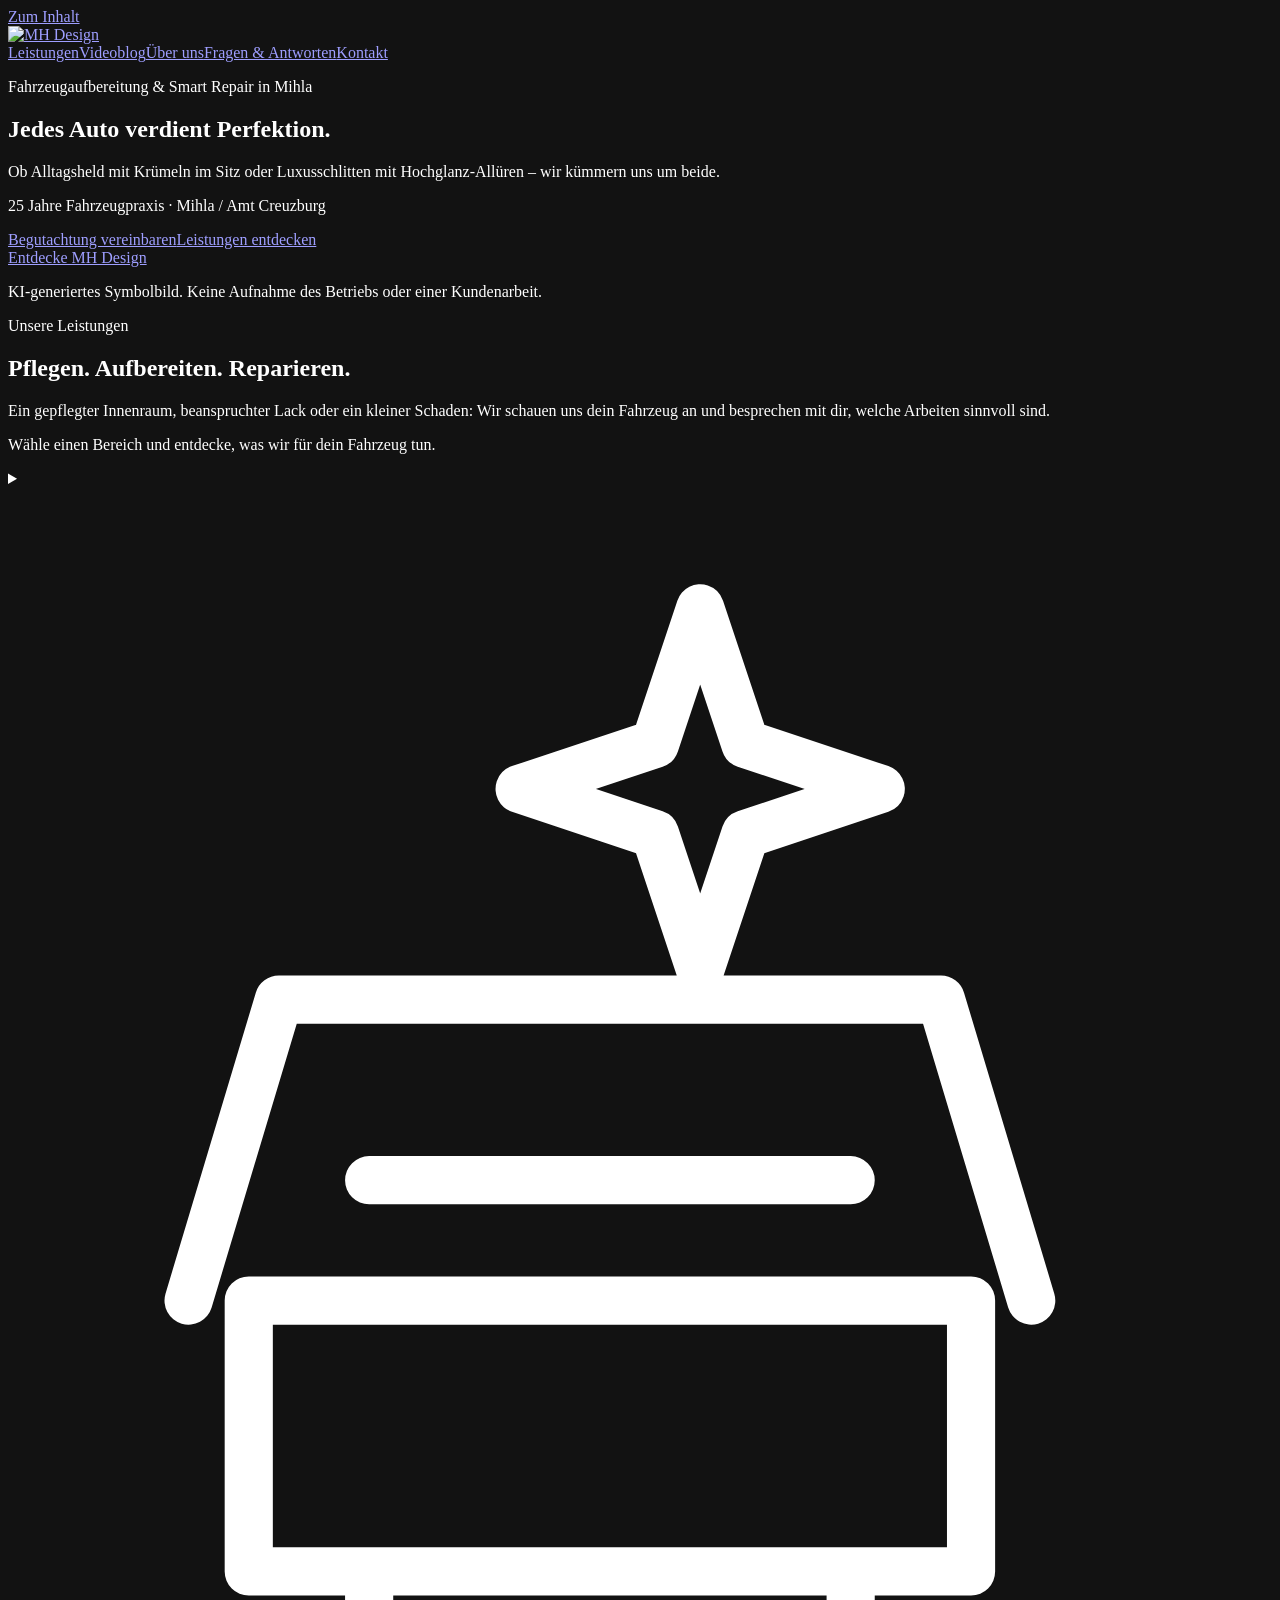
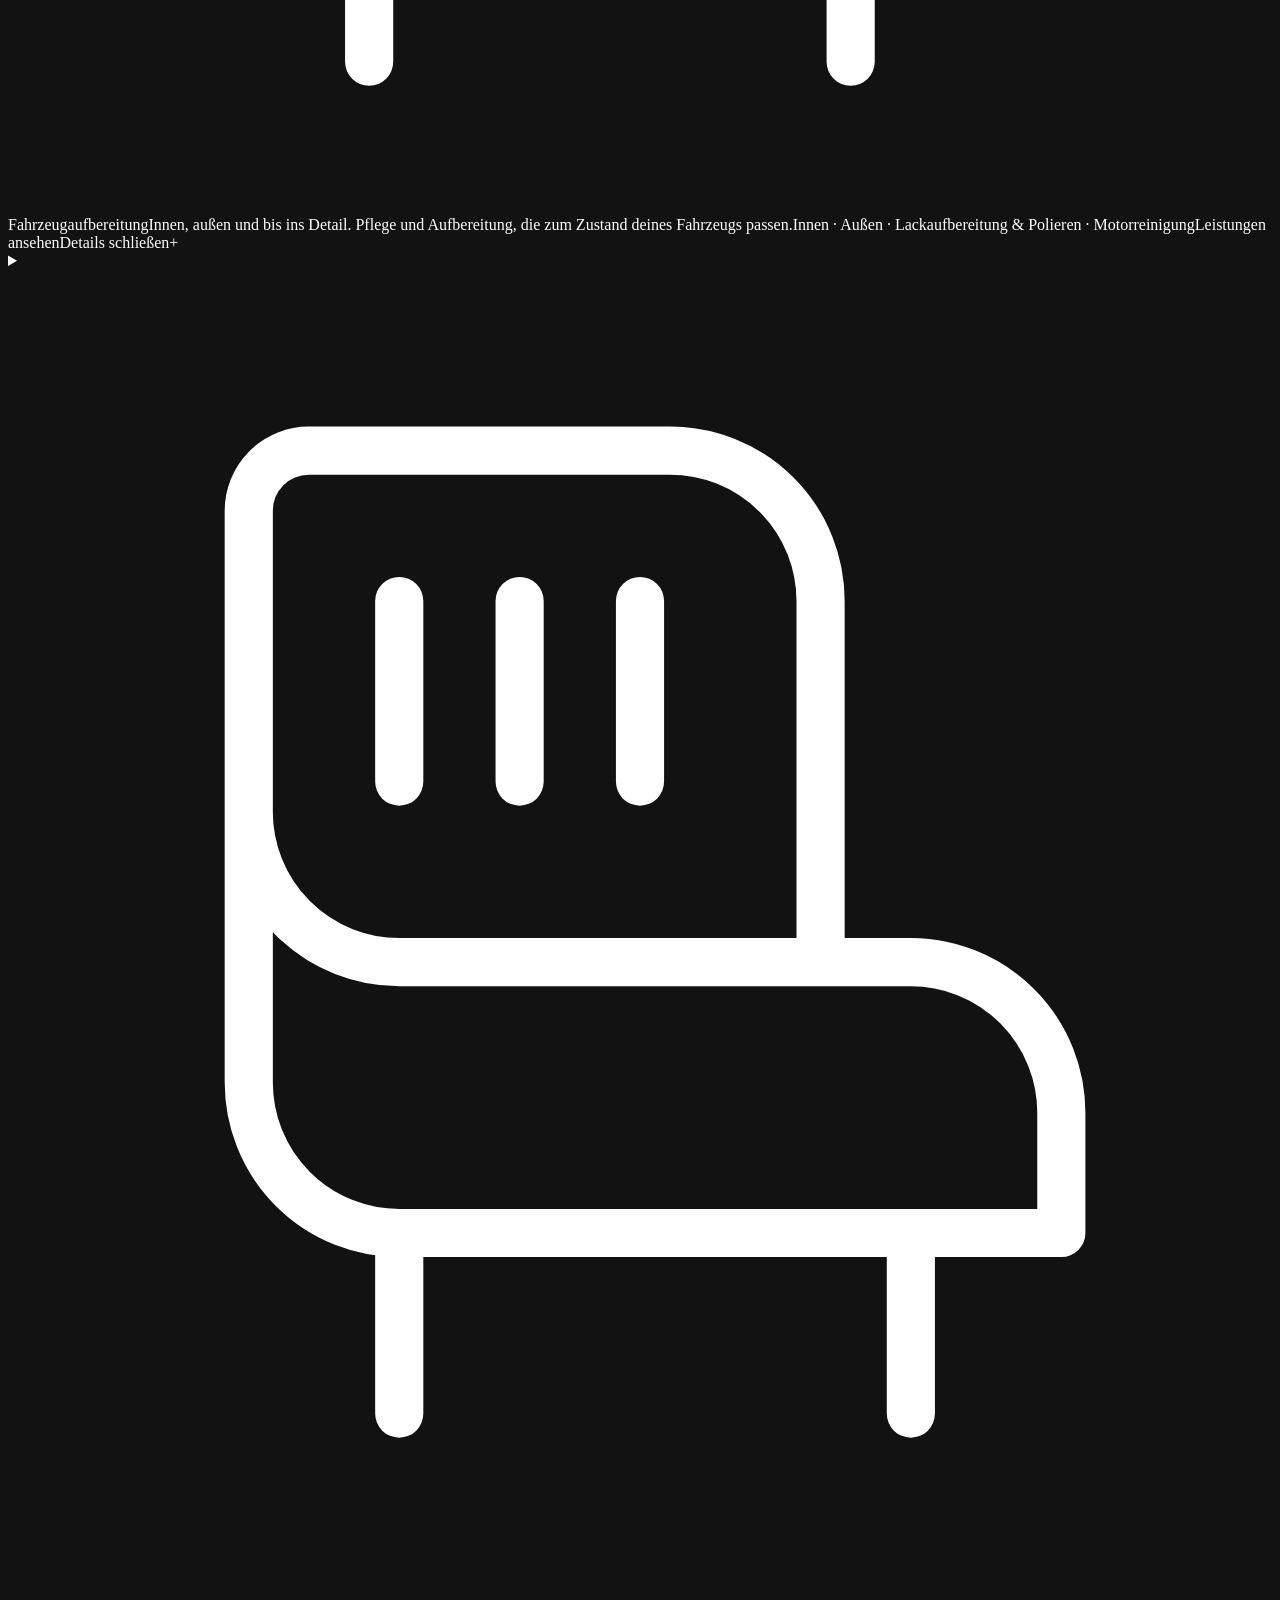
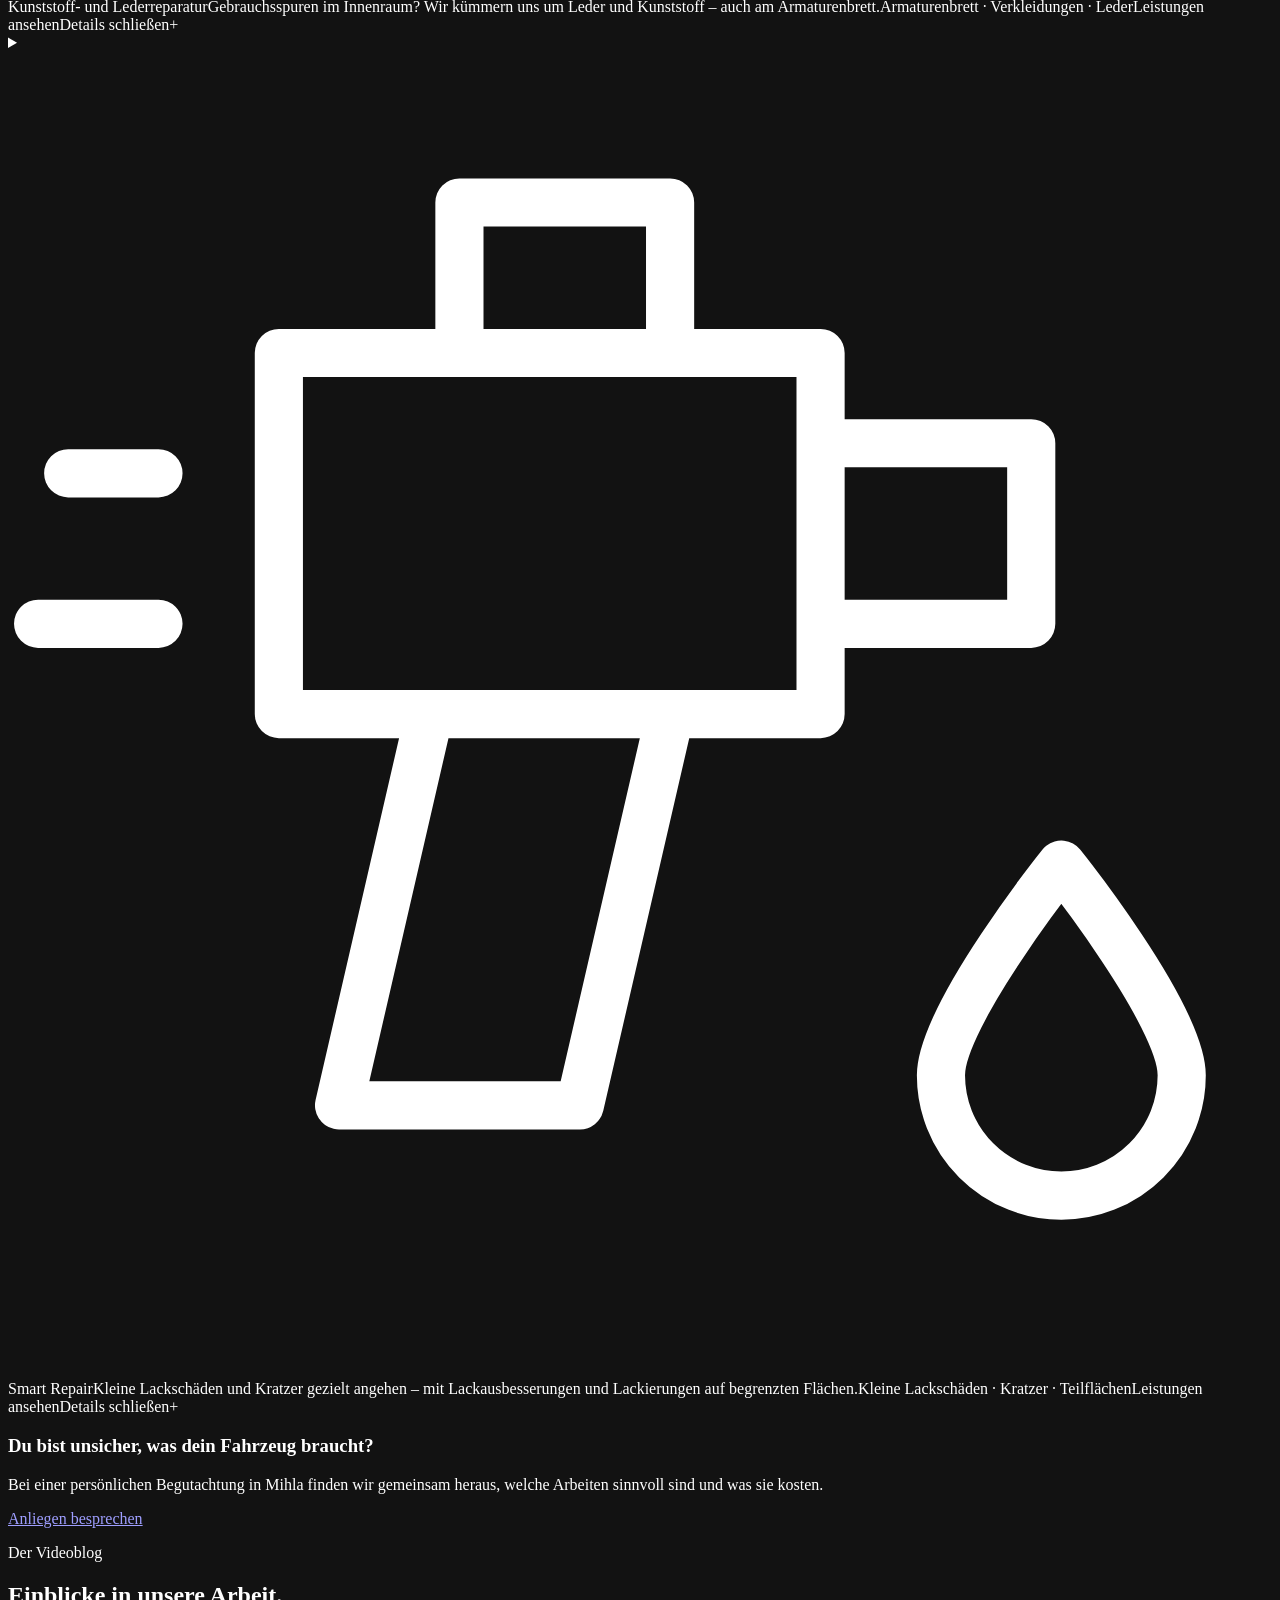
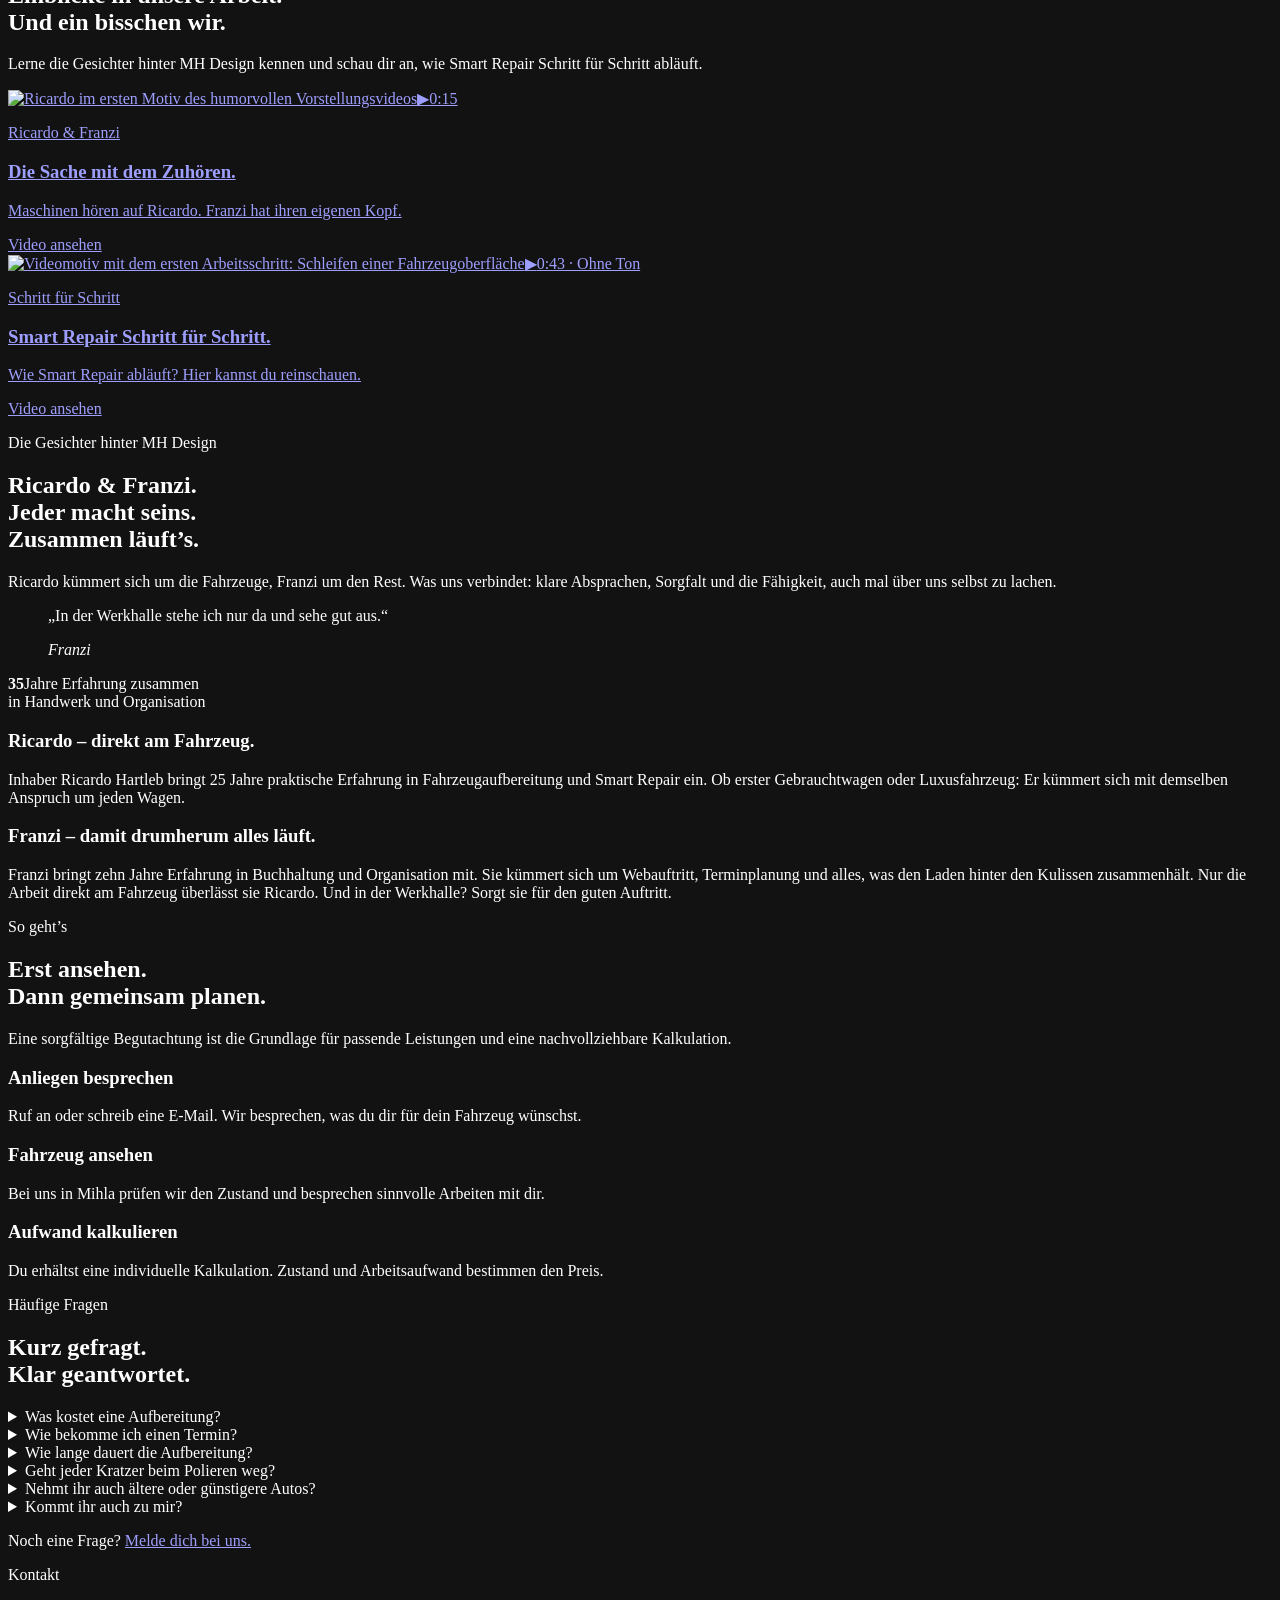
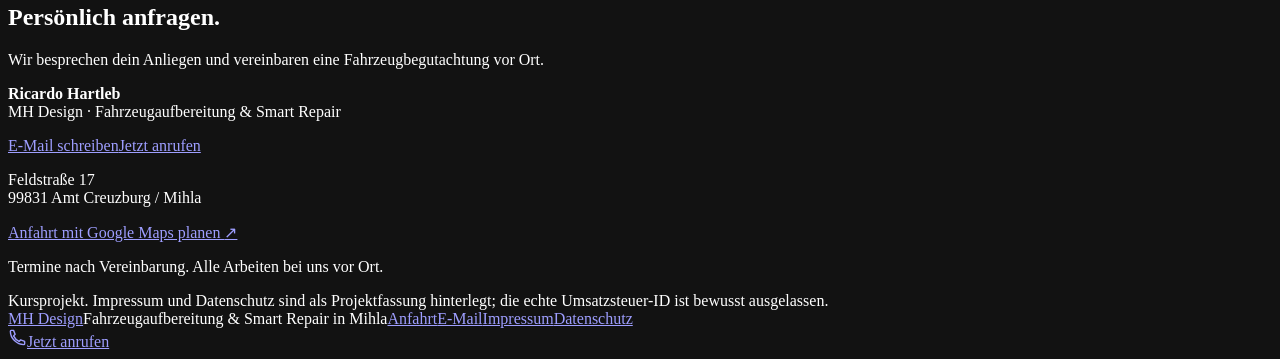
==== index.html @ ae0109e6 "Adresse auf mh-design-smartrepair.github.io umstellen Co-Authored-By: Claude Opus 5.5 <noreply@anthr" ====
<!doctype html>
<html lang="de"><head><meta charset="utf-8"><meta name="viewport" content="width=device-width, initial-scale=1"><meta name="theme-color" content="#101010"><meta name="description" content="MH Design in Mihla: Fahrzeugaufbereitung, Kunststoff- und Lederreparaturen sowie Smart Repair für kleine Lackschäden. 25 Jahre Fahrzeugpraxis. Individuelle Begutachtung vor Ort."><meta name="robots" content="noindex,nofollow"><title>MH Design | Fahrzeugaufbereitung & Smart Repair in Mihla</title><link rel="icon" href="assets/favicon.svg" type="image/svg+xml"><link rel="preload" as="image" href="assets/hero-natuerlich.webp"><meta name="color-scheme" content="dark"><link rel="stylesheet" href="styles.css?v=hero-natural-1"><link rel="stylesheet" href="service-cards.css"><link rel="stylesheet" href="motion.css?v=hero-motion-2"><script src="motion.js?v=hero-motion-2" defer></script><script src="site.js" defer></script>
<link rel="canonical" href="https://mh-design-smartrepair.github.io/">
<meta property="og:type" content="website">
<meta property="og:locale" content="de_DE">
<meta property="og:site_name" content="MH Design">
<meta property="og:title" content="MH Design | Fahrzeugaufbereitung &amp; Smart Repair in Mihla">
<meta property="og:description" content="MH Design in Mihla: Fahrzeugaufbereitung, Kunststoff- und Lederreparaturen sowie Smart Repair für kleine Lackschäden. 25 Jahre Fahrzeugpraxis. Individuelle Begutachtung vor Ort.">
<meta property="og:url" content="https://mh-design-smartrepair.github.io/">
<meta property="og:image" content="https://mh-design-smartrepair.github.io/assets/video-aufbereitung-poster.webp">
<meta property="og:image:alt" content="MH Design: Schleifen einer Fahrzeugoberfläche">
<meta name="twitter:card" content="summary_large_image">
<script type="application/ld+json">
{
  "@context": "https://schema.org",
  "@type": "AutoRepair",
  "@id": "https://mh-design-smartrepair.github.io/#betrieb",
  "name": "MH Design",
  "url": "https://mh-design-smartrepair.github.io/",
  "description": "MH Design in Mihla: Fahrzeugaufbereitung, Kunststoff- und Lederreparaturen sowie Smart Repair für kleine Lackschäden. 25 Jahre Fahrzeugpraxis. Individuelle Begutachtung vor Ort.",
  "telephone": "+491735888050",
  "email": "mhdesign.smartrepair@gmail.com",
  "address": {
    "@type": "PostalAddress",
    "streetAddress": "Feldstraße 17",
    "postalCode": "99831",
    "addressLocality": "Amt Creuzburg / Mihla",
    "addressCountry": "DE"
  },
  "areaServed": [
    "Mihla",
    "Amt Creuzburg und Umgebung"
  ]
}
</script>
</head>
<body><div class="scroll-progress" aria-hidden="true"></div><a class="skip" href="#inhalt">Zum Inhalt</a><header class="nav"><a class="brand" href="#start" aria-label="MH Design Startseite"><img src="assets/logo-header.svg" width="2171" height="724" alt="MH Design"></a><nav aria-label="Hauptnavigation"><a href="#leistungen">Leistungen</a><a href="#videoblog">Videoblog</a><a href="#ueber-uns">Über uns</a><a href="#faq">Fragen & Antworten</a><a href="#kontakt">Kontakt</a></nav></header>
<main id="inhalt"><section class="hero" id="start" aria-label="MH Design Fahrzeugaufbereitung und Smart Repair"><div class="shade"></div><div class="hero-content"><p class="eyebrow">Fahrzeugaufbereitung & Smart Repair in Mihla</p><h1>Jedes Auto verdient Perfektion.</h1><p class="intro">Ob Alltagsheld mit Krümeln im Sitz oder Luxusschlitten mit Hochglanz-Allüren – wir kümmern uns um beide.</p><p class="hero-location">25 Jahre Fahrzeugpraxis · Mihla / Amt Creuzburg</p><div class="hero-actions"><a class="cta" href="#kontakt">Begutachtung vereinbaren</a><a class="secondary" href="#leistungen">Leistungen entdecken</a></div></div><a class="hero-progress" href="#leistungen"><span class="hero-progress-track" aria-hidden="true"></span>Entdecke MH Design</a><button class="motion-toggle" type="button" aria-pressed="false" hidden>Bewegung pausieren</button><p class="image-note">KI-generiertes Symbolbild. Keine Aufnahme des Betriebs oder einer Kundenarbeit.</p></section>
<section id="leistungen" class="section services" aria-labelledby="services-title">
<p class="eyebrow">Unsere Leistungen</p><h2 id="services-title">Pflegen. Aufbereiten. Reparieren.</h2>
<p class="section-intro">Ein gepflegter Innenraum, beanspruchter Lack oder ein kleiner Schaden: Wir schauen uns dein Fahrzeug an und besprechen mit dir, welche Arbeiten sinnvoll sind.</p>
<p class="service-instruction">Wähle einen Bereich und entdecke, was wir für dein Fahrzeug tun.</p><div class="service-deck">
<details class="service-tile" id="aufbereitung"><summary><svg class="service-icon" viewBox="0 0 42 44" aria-hidden="true" fill="none" stroke="currentColor" stroke-width="1.6" stroke-linecap="round" stroke-linejoin="round"><path d="m6 27 3-10h22l3 10M8 27h24v9H8zM12 36v3m16-3v3M12 23h16M23 4l1.5 4.5L29 10l-4.5 1.5L23 16l-1.5-4.5L17 10l4.5-1.5z"/></svg><span class="tile-title" role="heading" aria-level="3">Fahrzeugaufbereitung</span><span class="tile-intro">Innen, außen und bis ins Detail. Pflege und Aufbereitung, die zum Zustand deines Fahrzeugs passen.</span><span class="tile-topics">Innen · Außen · Lackaufbereitung &amp; Polieren · Motorreinigung</span><span class="tile-action"><span class="label-closed">Leistungen ansehen</span><span class="label-open">Details schließen</span><span class="tile-plus" aria-hidden="true">+</span></span></summary><div class="tile-details">
<div><h4>Innenaufbereitung</h4><p>Reinigung und Pflege der Oberflächen im Innenraum, abgestimmt auf Material und Zustand. Besonders beanspruchte Stellen sehen wir uns gemeinsam an.</p></div>
<div><h4>Außenaufbereitung</h4><p>Sorgfältige Reinigung und Pflege der Außenflächen. Was dein Fahrzeug darüber hinaus braucht, klären wir bei der Begutachtung.</p></div>
<div><h4>Lackaufbereitung & Polieren</h4><p>Für mehr Glanz und ein gleichmäßigeres Oberflächenbild. Welche Spuren sich durch Polieren verbessern lassen, hängt von ihrer Tiefe und vom Lackzustand ab.</p></div>
<div><h4>Motorreinigung</h4><p>Reinigung des Motorraums nach individueller Prüfung. Methode und Umfang stimmen wir auf dein Fahrzeug ab.</p></div><a class="tile-contact" href="#kontakt">Dazu beraten lassen</a></div></details>
<details class="service-tile" id="leder-kunststoff"><summary><svg class="service-icon" viewBox="0 0 42 44" aria-hidden="true" fill="none" stroke="currentColor" stroke-width="1.6" stroke-linecap="round" stroke-linejoin="round"><path d="M10 6h12a5 5 0 0 1 5 5v12H13a5 5 0 0 1-5-5V8a2 2 0 0 1 2-2zM13 23h17a5 5 0 0 1 5 5v4H13a5 5 0 0 1-5-5v-9M13 32v6m17-6v6M13 11v6m4-6v6m4-6v6"/></svg><span class="tile-title" role="heading" aria-level="3">Kunststoff- und Lederreparatur</span><span class="tile-intro">Gebrauchsspuren im Innenraum? Wir kümmern uns um Leder und Kunststoff – auch am Armaturenbrett.</span><span class="tile-topics">Armaturenbrett · Verkleidungen · Leder</span><span class="tile-action"><span class="label-closed">Leistungen ansehen</span><span class="label-open">Details schließen</span><span class="tile-plus" aria-hidden="true">+</span></span></summary><div class="tile-details"><div><h4>Lederreparatur</h4><p>Pflege und Instandsetzung beanspruchter Lederoberflächen. Wir schauen uns Material und Gebrauchsspuren an und besprechen, welche Aufbereitung oder Reparatur sinnvoll ist.</p></div><div><h4>Kunststoffreparatur</h4><p>Aufbereitung und gezielte Ausbesserung geeigneter Kunststoffoberflächen im Innenraum, zum Beispiel am Armaturenbrett oder an Verkleidungen. Was sich reparieren lässt, beurteilen wir anhand von Material, Stelle und Beschädigung.</p></div><a class="tile-contact" href="#kontakt">Innenraum begutachten lassen</a></div></details>
<details class="service-tile" id="smart-repair"><summary><svg class="service-icon" viewBox="0 0 42 44" aria-hidden="true" fill="none" stroke="currentColor" stroke-width="1.6" stroke-linecap="round" stroke-linejoin="round"><path d="M9 10h18v12H9zM27 13h7v6h-7M14 22l-3 13h8l3-13M5 14H2m3 5H1m14-9V5h7v5M35 27c0 0-4 5-4 7a4 4 0 0 0 8 0c0-2-4-7-4-7z"/></svg><span class="tile-title" role="heading" aria-level="3">Smart Repair</span><span class="tile-intro">Kleine Lackschäden und Kratzer gezielt angehen – mit Lackausbesserungen und Lackierungen auf begrenzten Flächen.</span><span class="tile-topics">Kleine Lackschäden · Kratzer · Teilflächen</span><span class="tile-action"><span class="label-closed">Leistungen ansehen</span><span class="label-open">Details schließen</span><span class="tile-plus" aria-hidden="true">+</span></span></summary><div class="tile-details">
<div><h4>Lackausbesserungen &amp; Kratzerreparatur</h4><p>Wir bessern geeignete kleinere Lackschäden gezielt aus. Bei Kratzern prüfen wir Tiefe und Lackzustand und besprechen, wie sich die Stelle verbessern oder reparieren lässt.</p></div>
<div><h4>Lackierung begrenzter Flächen</h4><p>Wenn eine Lackausbesserung nötig ist, bearbeiten wir den betroffenen Bereich. Umfang und Vorgehen richten sich nach dem Schaden und werden vorab mit dir abgestimmt. Volllackierungen bieten wir nicht an.</p></div>
<a class="tile-contact" href="#kontakt">Dazu beraten lassen</a></div></details>
</div><div class="service-consult"><div><h3>Du bist unsicher, was dein Fahrzeug braucht?</h3><p>Bei einer persönlichen Begutachtung in Mihla finden wir gemeinsam heraus, welche Arbeiten sinnvoll sind und was sie kosten.</p></div><a class="cta" href="#kontakt">Anliegen besprechen</a></div>
</section>
<section id="videoblog" class="section video-blog" aria-labelledby="video-title"><div class="video-heading"><p class="eyebrow">Der Videoblog</p><h2 id="video-title">Einblicke in unsere Arbeit.<br>Und ein bisschen wir.</h2><p class="section-intro">Lerne die Gesichter hinter MH Design kennen und schau dir an, wie Smart Repair Schritt für Schritt abläuft.</p></div><div class="video-grid"><a class="video-card" href="videoblog.html#video-01" aria-label="Ricardo und Franzi: 15-Sekunden-Video ansehen"><div class="video-cover"><img src="assets/video-humor-poster.webp" width="540" height="960" loading="lazy" decoding="async" alt="Ricardo im ersten Motiv des humorvollen Vorstellungsvideos"><span class="play" aria-hidden="true">▶</span><span class="video-duration">0:15</span></div><div class="video-meta"><p class="eyebrow">Ricardo & Franzi</p><h3>Die Sache mit dem Zuhören.</h3><p>Maschinen hören auf Ricardo. Franzi hat ihren eigenen Kopf.</p><span class="video-watch">Video ansehen</span></div></a><a class="video-card" href="videoblog.html#video-02" aria-label="Smart Repair Schritt für Schritt: 43-Sekunden-Video ohne Ton ansehen"><div class="video-cover"><img src="assets/video-aufbereitung-poster.webp" width="478" height="850" loading="lazy" decoding="async" alt="Videomotiv mit dem ersten Arbeitsschritt: Schleifen einer Fahrzeugoberfläche"><span class="play" aria-hidden="true">▶</span><span class="video-duration">0:43 · Ohne Ton</span></div><div class="video-meta"><p class="eyebrow">Schritt für Schritt</p><h3>Smart Repair Schritt für Schritt.</h3><p>Wie Smart Repair abläuft? Hier kannst du reinschauen.</p><span class="video-watch">Video ansehen</span></div></a></div></section>
<section id="ueber-uns" class="section about" aria-labelledby="about-title"><div><p class="eyebrow">Die Gesichter hinter MH Design</p><h2 id="about-title">Ricardo & Franzi.<br>Jeder macht seins.<br>Zusammen läuft’s.</h2><p>Ricardo kümmert sich um die Fahrzeuge, Franzi um den Rest. Was uns verbindet: klare Absprachen, Sorgfalt und die Fähigkeit, auch mal über uns selbst zu lachen.</p><blockquote class="team-quote"><p>„In der Werkhalle stehe ich nur da und sehe gut aus.“</p><cite>Franzi</cite></blockquote></div><div class="about-story"><p class="experience"><strong>35</strong><span>Jahre Erfahrung zusammen<br>in Handwerk und Organisation</span></p><div class="team-role"><h3>Ricardo – direkt am Fahrzeug.</h3><p>Inhaber Ricardo Hartleb bringt 25 Jahre praktische Erfahrung in Fahrzeugaufbereitung und Smart Repair ein. Ob erster Gebrauchtwagen oder Luxusfahrzeug: Er kümmert sich mit demselben Anspruch um jeden Wagen.</p></div><div class="team-role"><h3>Franzi – damit drumherum alles läuft.</h3><p>Franzi bringt zehn Jahre Erfahrung in Buchhaltung und Organisation mit. Sie kümmert sich um Webauftritt, Terminplanung und alles, was den Laden hinter den Kulissen zusammenhält. Nur die Arbeit direkt am Fahrzeug überlässt sie Ricardo. Und in der Werkhalle? Sorgt sie für den guten Auftritt.</p></div></div></section>
<section class="section" id="ablauf"><p class="eyebrow">So geht’s</p><h2>Erst ansehen.<br>Dann gemeinsam planen.</h2><p class="section-intro">Eine sorgfältige Begutachtung ist die Grundlage für passende Leistungen und eine nachvollziehbare Kalkulation.</p><div class="steps"><article class="step"><h3>Anliegen besprechen</h3><p>Ruf an oder schreib eine E-Mail. Wir besprechen, was du dir für dein Fahrzeug wünschst.</p></article><article class="step"><h3>Fahrzeug ansehen</h3><p>Bei uns in Mihla prüfen wir den Zustand und besprechen sinnvolle Arbeiten mit dir.</p></article><article class="step"><h3>Aufwand kalkulieren</h3><p>Du erhältst eine individuelle Kalkulation. Zustand und Arbeitsaufwand bestimmen den Preis.</p></article></div></section><section class="section faq" id="faq" aria-labelledby="faq-title"><p class="eyebrow">Häufige Fragen</p><h2 id="faq-title">Kurz gefragt.<br>Klar geantwortet.</h2><details><summary>Was kostet eine Aufbereitung?</summary><p>Jedes Auto bringt seine eigene Geschichte mit. Deshalb kalkulieren wir nach persönlicher Begutachtung – passend zu Zustand, Wünschen und Aufwand.</p></details><details><summary>Wie bekomme ich einen Termin?</summary><p>Ruf an oder schreib uns eine E-Mail. Wir besprechen dein Anliegen und vereinbaren eine Begutachtung bei uns in Mihla.</p></details><details><summary>Wie lange dauert die Aufbereitung?</summary><p>Etwas länger als unser 43-Sekunden-Video. Wie lange genau, hängt vom Fahrzeug und den vereinbarten Arbeiten ab. Das klären wir vorab mit dir.</p></details><details><summary>Geht jeder Kratzer beim Polieren weg?</summary><p>Vieles lässt sich verbessern, zaubern können wir nicht. Wir prüfen den Lack und erklären dir, ob Polieren, Smart Repair oder eine Lackarbeit sinnvoll ist.</p></details><details><summary>Nehmt ihr auch ältere oder günstigere Autos?</summary><p>Na klar. Vom ersten Gebrauchtwagen bis zum Luxusfahrzeug: Jedes Auto bekommt bei uns dieselbe Sorgfalt.</p></details><details><summary>Kommt ihr auch zu mir?</summary><p>Dein Auto kommt zu uns: Alle Arbeiten finden an unserem Standort in der Feldstraße 17 in Mihla statt. Einen mobilen Service bieten wir nicht an.</p></details><p class="faq-contact">Noch eine Frage? <a href="#kontakt">Melde dich bei uns.</a></p></section><section id="kontakt" class="section contact"><div><p class="eyebrow">Kontakt</p><h2>Persönlich anfragen.</h2><p>Wir besprechen dein Anliegen und vereinbaren eine Fahrzeugbegutachtung vor Ort.</p></div><div><p><strong>Ricardo Hartleb</strong><br>MH Design · Fahrzeugaufbereitung & Smart Repair</p><div class="contact-actions"><a class="cta" href="mailto:mhdesign.smartrepair@gmail.com">E-Mail schreiben</a><a class="cta contact-call" href="tel:+491735888050" aria-label="MH Design jetzt anrufen">Jetzt anrufen</a></div><p class="address">Feldstraße 17<br>99831 Amt Creuzburg / Mihla</p><a class="route-link" href="https://www.google.com/maps/dir/?api=1&amp;destination=Feldstra%C3%9Fe%2017%2C%2099831%20Amt%20Creuzburg%2C%20Mihla" target="_blank" rel="noopener noreferrer">Anfahrt mit Google Maps planen <span aria-hidden="true">↗</span></a><p class="contact-note">Termine nach Vereinbarung. Alle Arbeiten bei uns vor Ort.</p></div></section></main><aside class="draft-note">Kursprojekt. Impressum und Datenschutz sind als Projektfassung hinterlegt; die echte Umsatzsteuer-ID ist bewusst ausgelassen.</aside><footer class="footer"><a class="footer-brand" href="index.html">MH Design</a><span>Fahrzeugaufbereitung & Smart Repair in Mihla</span><a href="https://www.google.com/maps/dir/?api=1&amp;destination=Feldstra%C3%9Fe%2017%2C%2099831%20Amt%20Creuzburg%2C%20Mihla" target="_blank" rel="noopener noreferrer">Anfahrt</a><a href="mailto:mhdesign.smartrepair@gmail.com">E-Mail</a><a href="impressum.html">Impressum</a><a href="datenschutz.html">Datenschutz</a></footer><a class="quick-call" href="tel:+491735888050" aria-label="MH Design jetzt anrufen: 0173 5888050"><svg viewBox="0 0 24 24" aria-hidden="true" width="19" height="19" fill="none" stroke="currentColor" stroke-width="1.8" stroke-linecap="round" stroke-linejoin="round"><path d="M7 3H4a1 1 0 0 0-1 1c0 9 8 17 17 17a1 1 0 0 0 1-1v-3l-5-2-2 2a15 15 0 0 1-7-7l2-2z"/></svg><span>Jetzt anrufen</span></a>
</body></html>
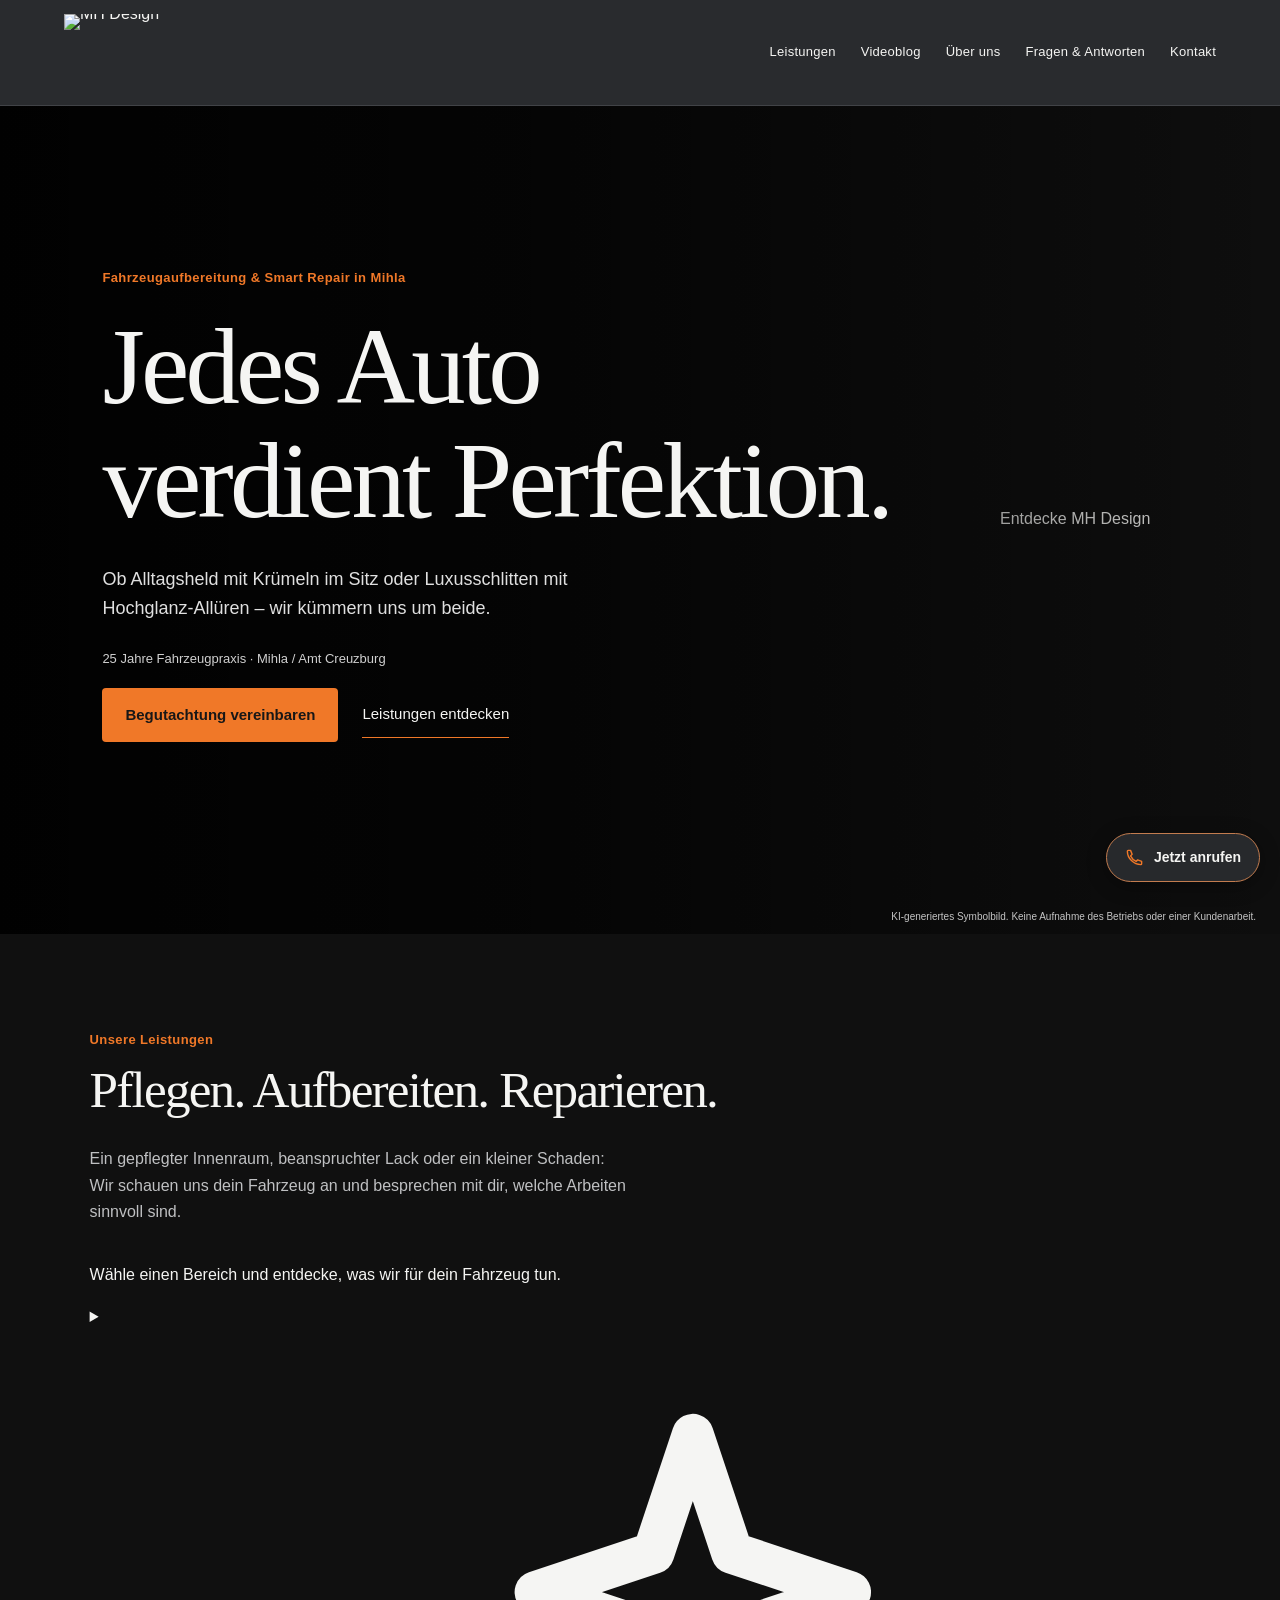
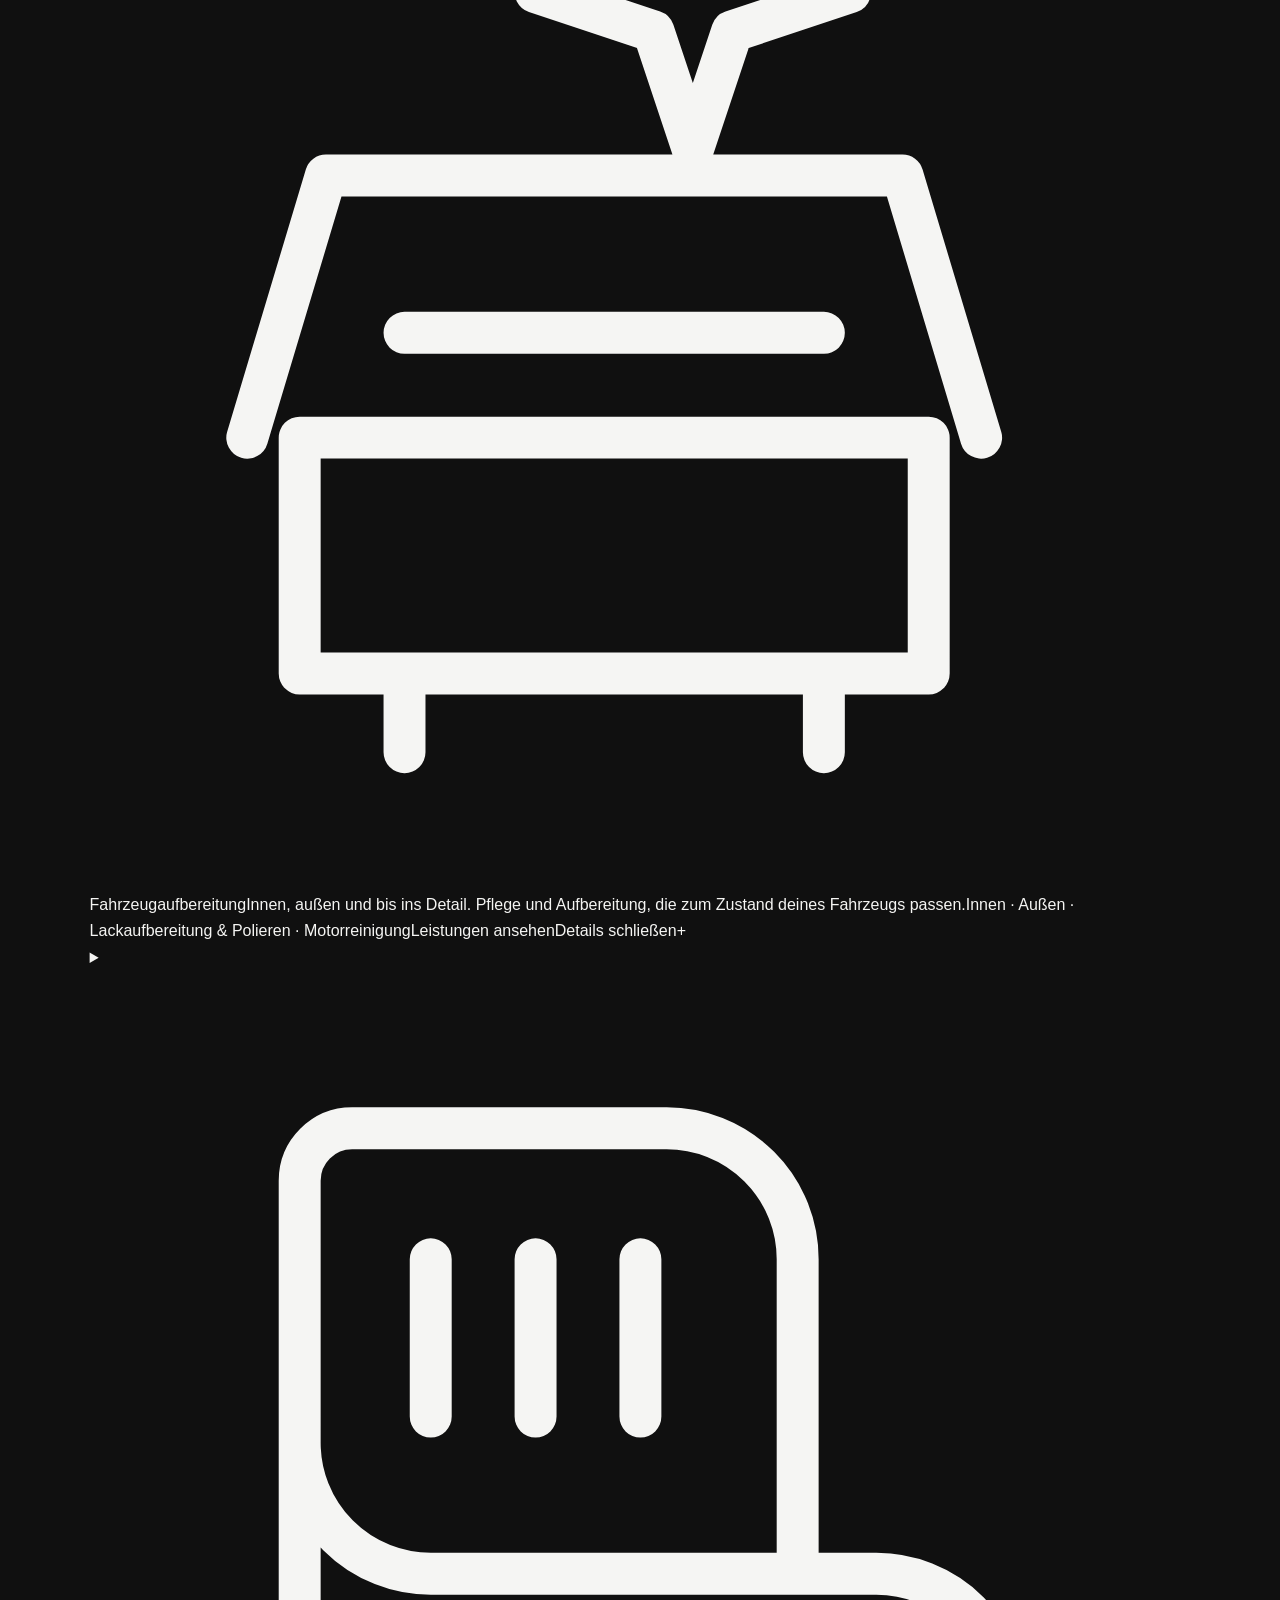
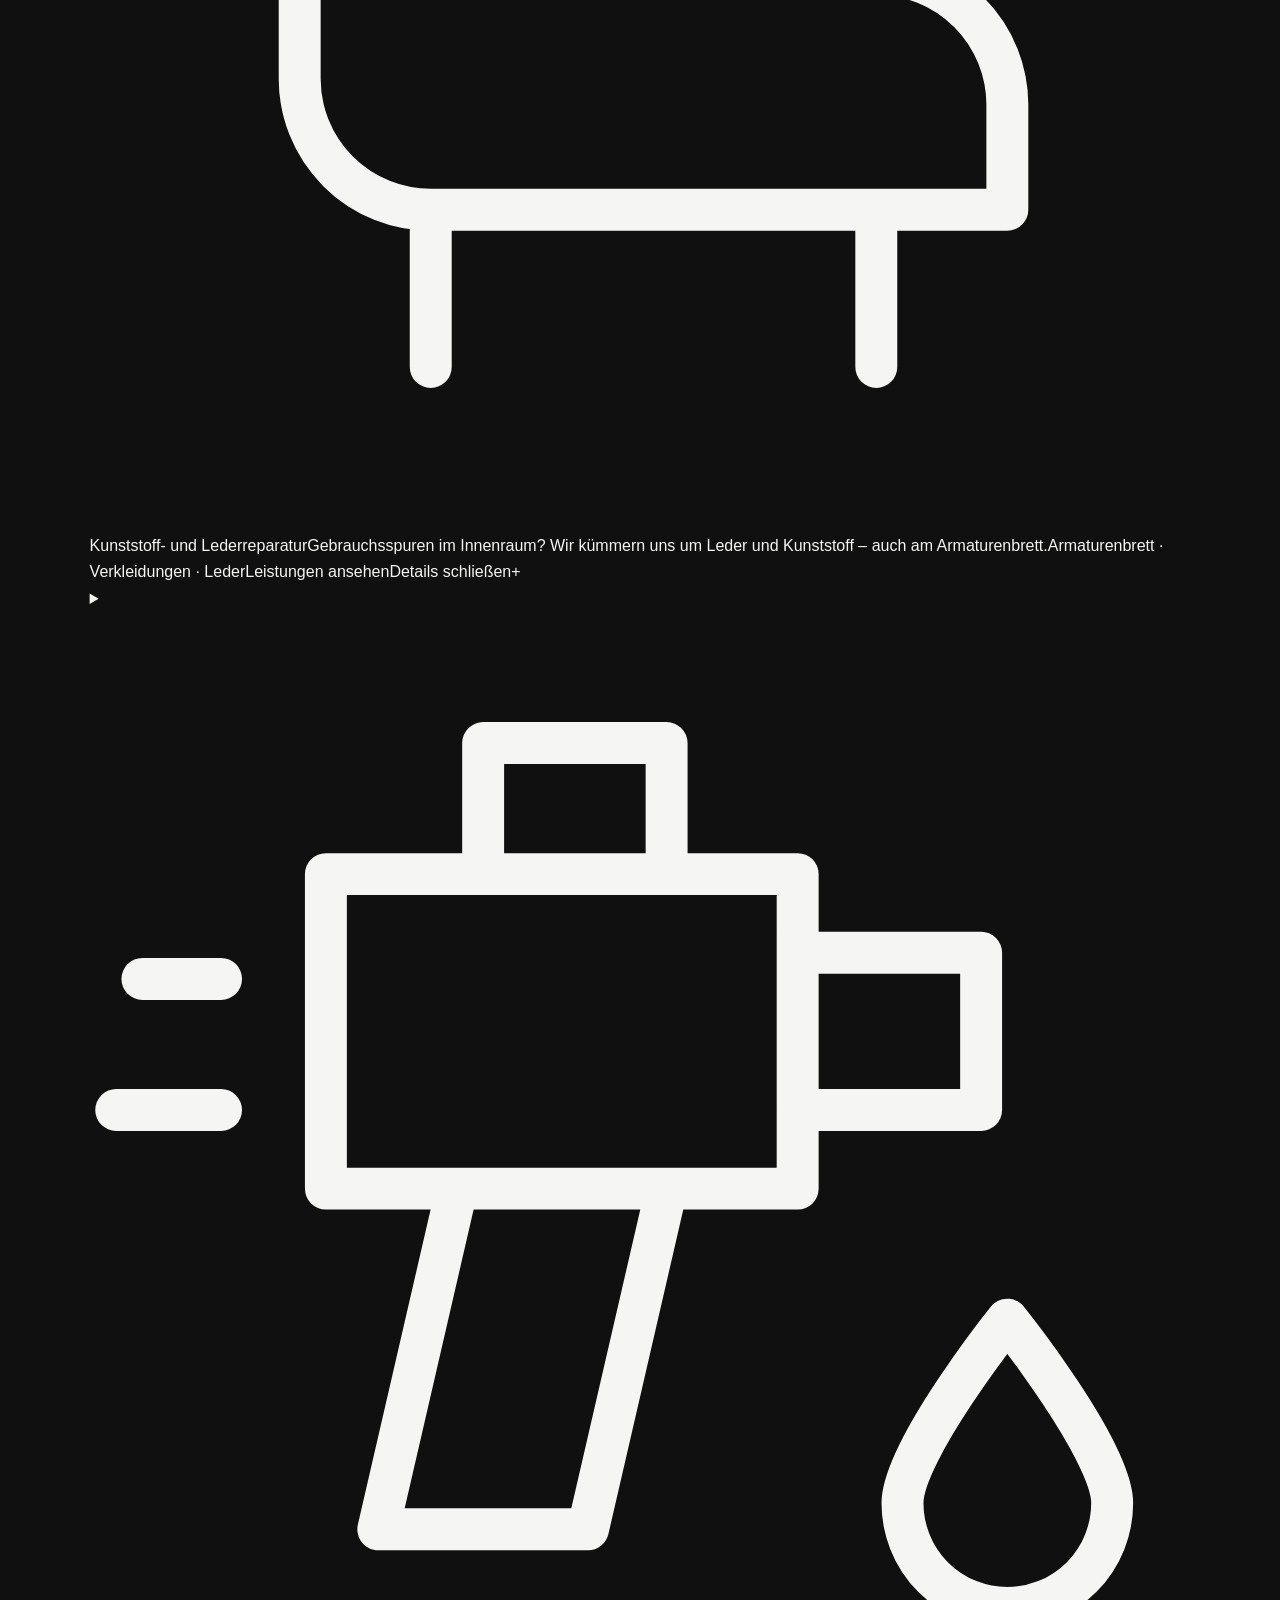
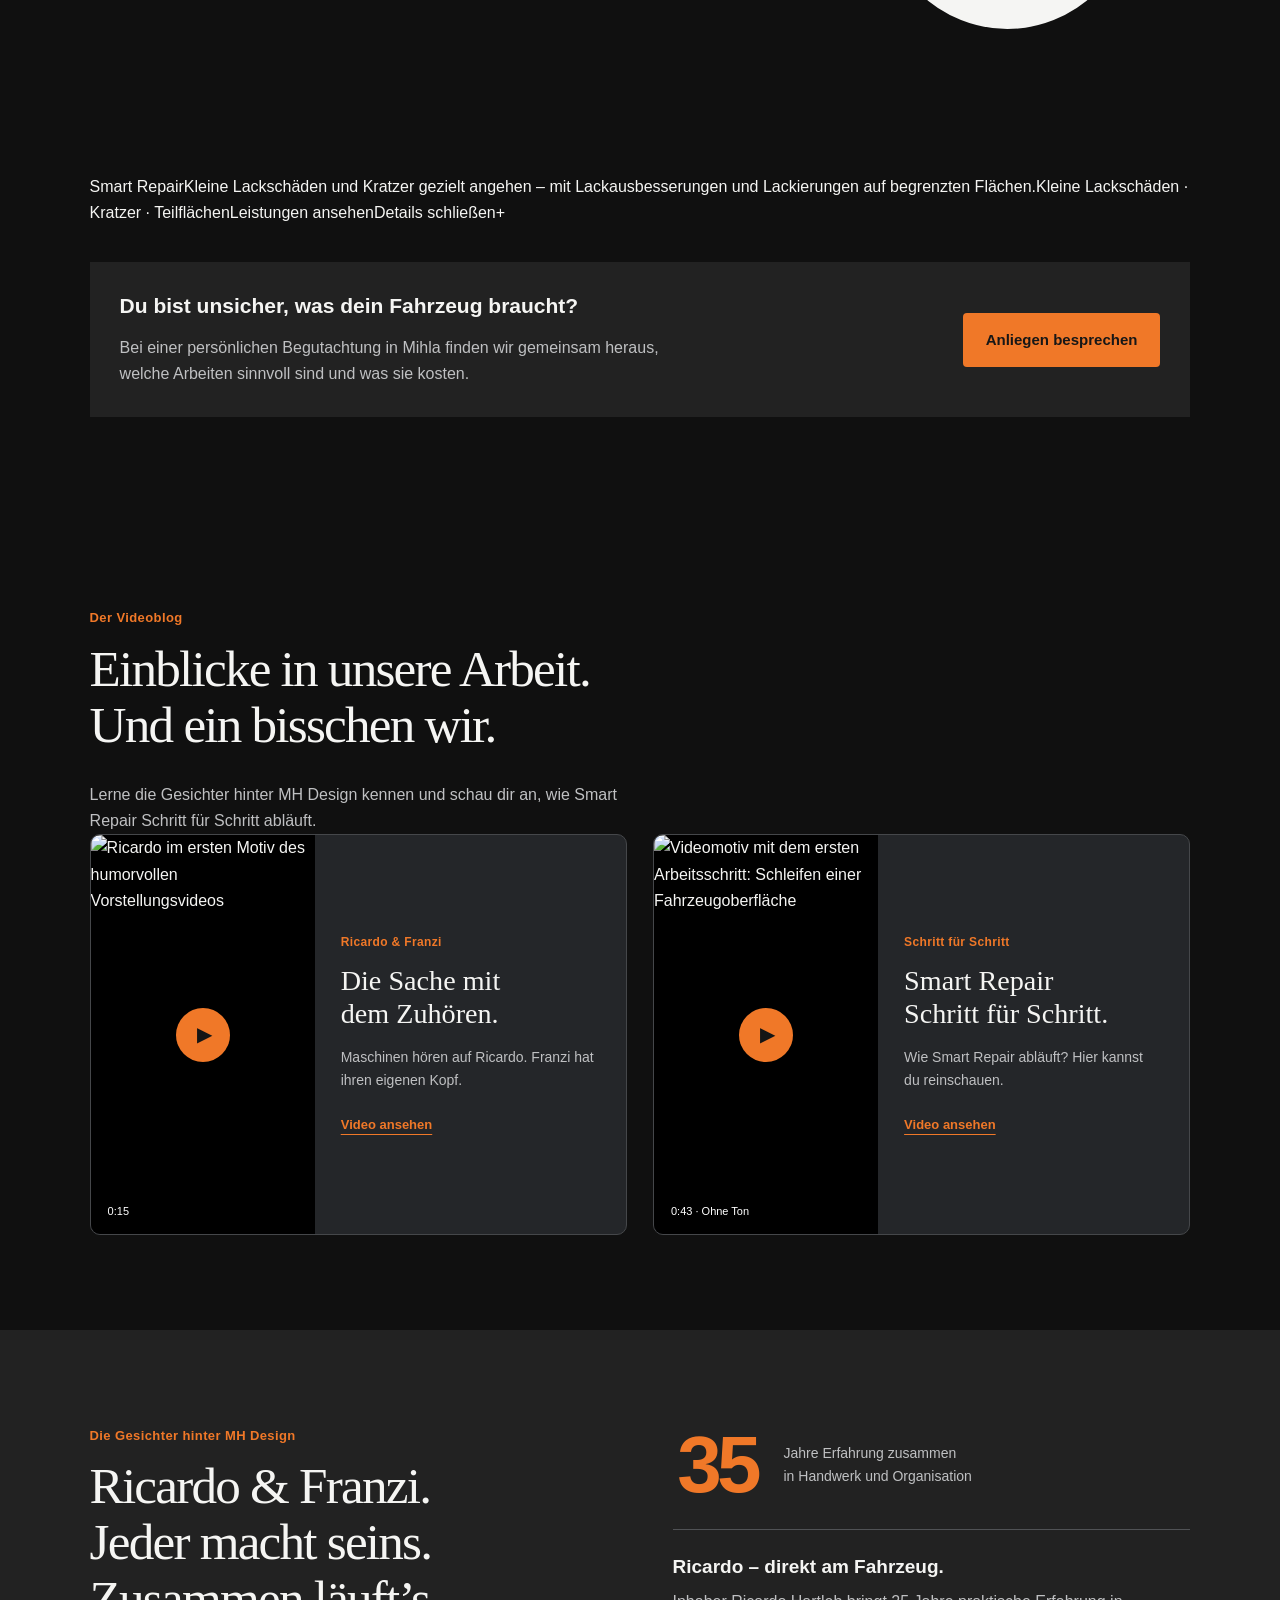
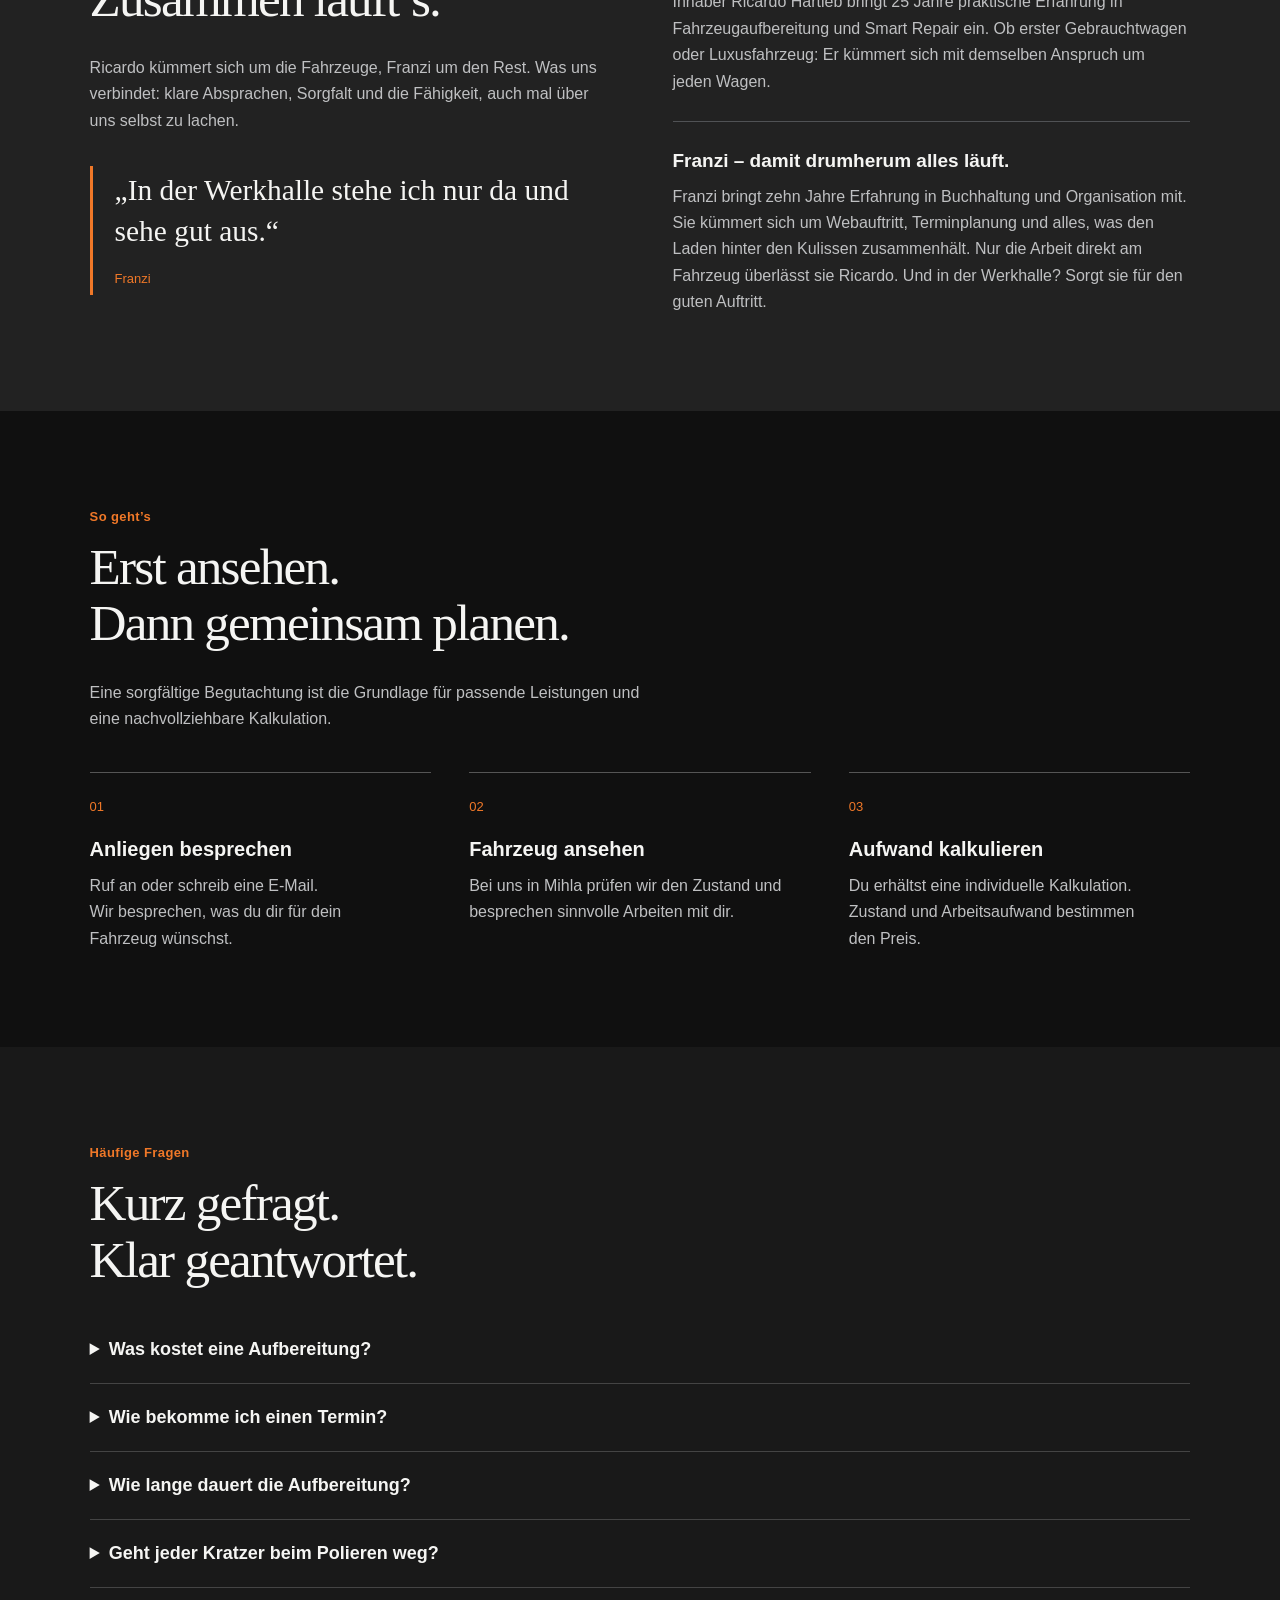
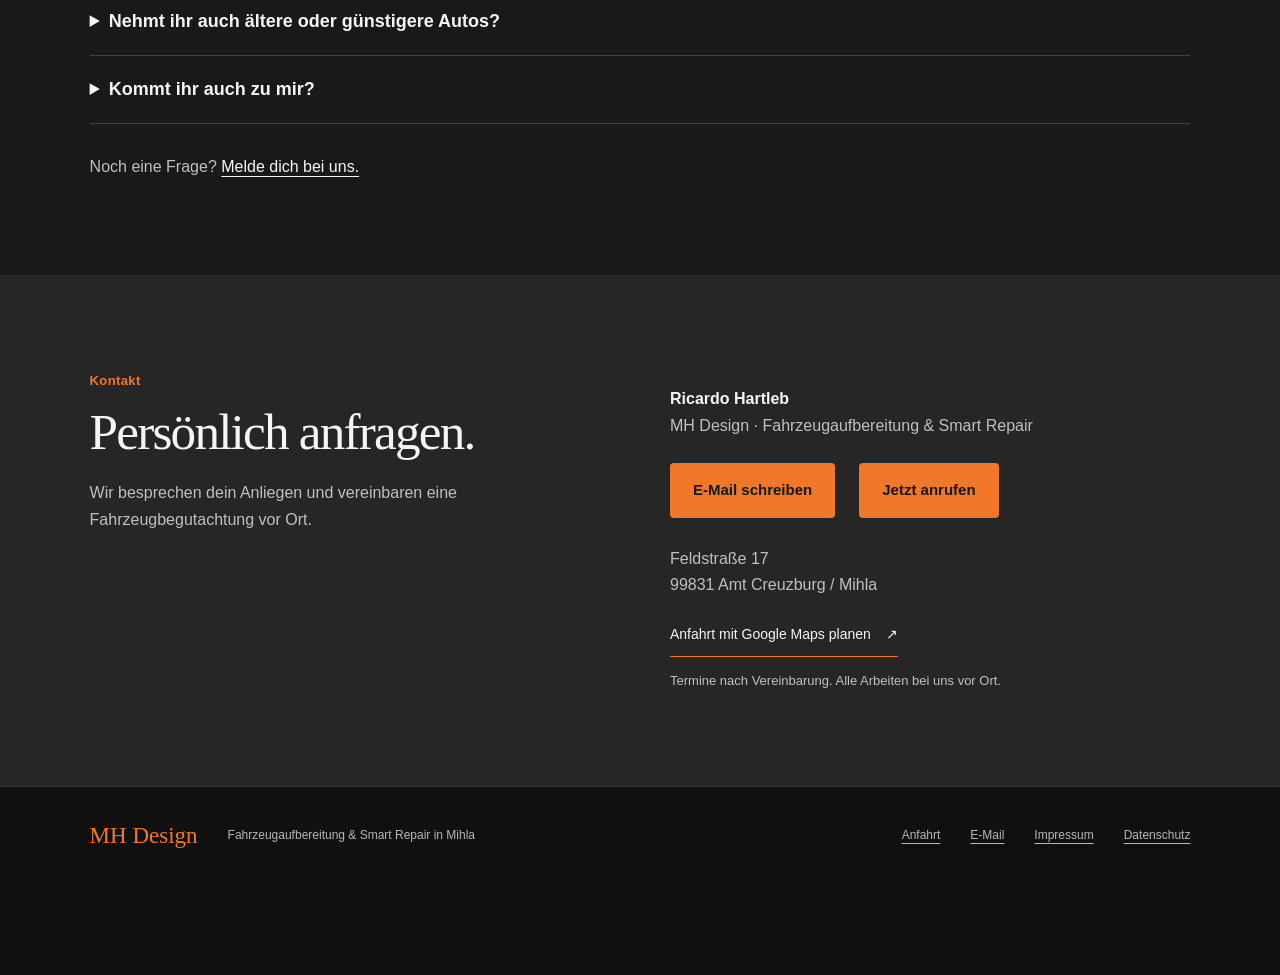
==== commit 93ceeb2f: "Impressum und Datenschutz auf echten Geschäftsbetrieb umstellen Kursprojekt-Hinweise entfernt, Impre" ====
--- a/index.html
+++ b/index.html
@@ -54,5 +54,5 @@
 </section>
 <section id="videoblog" class="section video-blog" aria-labelledby="video-title"><div class="video-heading"><p class="eyebrow">Der Videoblog</p><h2 id="video-title">Einblicke in unsere Arbeit.<br>Und ein bisschen wir.</h2><p class="section-intro">Lerne die Gesichter hinter MH Design kennen und schau dir an, wie Smart Repair Schritt für Schritt abläuft.</p></div><div class="video-grid"><a class="video-card" href="videoblog.html#video-01" aria-label="Ricardo und Franzi: 15-Sekunden-Video ansehen"><div class="video-cover"><img src="assets/video-humor-poster.webp" width="540" height="960" loading="lazy" decoding="async" alt="Ricardo im ersten Motiv des humorvollen Vorstellungsvideos"><span class="play" aria-hidden="true">▶</span><span class="video-duration">0:15</span></div><div class="video-meta"><p class="eyebrow">Ricardo & Franzi</p><h3>Die Sache mit dem Zuhören.</h3><p>Maschinen hören auf Ricardo. Franzi hat ihren eigenen Kopf.</p><span class="video-watch">Video ansehen</span></div></a><a class="video-card" href="videoblog.html#video-02" aria-label="Smart Repair Schritt für Schritt: 43-Sekunden-Video ohne Ton ansehen"><div class="video-cover"><img src="assets/video-aufbereitung-poster.webp" width="478" height="850" loading="lazy" decoding="async" alt="Videomotiv mit dem ersten Arbeitsschritt: Schleifen einer Fahrzeugoberfläche"><span class="play" aria-hidden="true">▶</span><span class="video-duration">0:43 · Ohne Ton</span></div><div class="video-meta"><p class="eyebrow">Schritt für Schritt</p><h3>Smart Repair Schritt für Schritt.</h3><p>Wie Smart Repair abläuft? Hier kannst du reinschauen.</p><span class="video-watch">Video ansehen</span></div></a></div></section>
 <section id="ueber-uns" class="section about" aria-labelledby="about-title"><div><p class="eyebrow">Die Gesichter hinter MH Design</p><h2 id="about-title">Ricardo & Franzi.<br>Jeder macht seins.<br>Zusammen läuft’s.</h2><p>Ricardo kümmert sich um die Fahrzeuge, Franzi um den Rest. Was uns verbindet: klare Absprachen, Sorgfalt und die Fähigkeit, auch mal über uns selbst zu lachen.</p><blockquote class="team-quote"><p>„In der Werkhalle stehe ich nur da und sehe gut aus.“</p><cite>Franzi</cite></blockquote></div><div class="about-story"><p class="experience"><strong>35</strong><span>Jahre Erfahrung zusammen<br>in Handwerk und Organisation</span></p><div class="team-role"><h3>Ricardo – direkt am Fahrzeug.</h3><p>Inhaber Ricardo Hartleb bringt 25 Jahre praktische Erfahrung in Fahrzeugaufbereitung und Smart Repair ein. Ob erster Gebrauchtwagen oder Luxusfahrzeug: Er kümmert sich mit demselben Anspruch um jeden Wagen.</p></div><div class="team-role"><h3>Franzi – damit drumherum alles läuft.</h3><p>Franzi bringt zehn Jahre Erfahrung in Buchhaltung und Organisation mit. Sie kümmert sich um Webauftritt, Terminplanung und alles, was den Laden hinter den Kulissen zusammenhält. Nur die Arbeit direkt am Fahrzeug überlässt sie Ricardo. Und in der Werkhalle? Sorgt sie für den guten Auftritt.</p></div></div></section>
-<section class="section" id="ablauf"><p class="eyebrow">So geht’s</p><h2>Erst ansehen.<br>Dann gemeinsam planen.</h2><p class="section-intro">Eine sorgfältige Begutachtung ist die Grundlage für passende Leistungen und eine nachvollziehbare Kalkulation.</p><div class="steps"><article class="step"><h3>Anliegen besprechen</h3><p>Ruf an oder schreib eine E-Mail. Wir besprechen, was du dir für dein Fahrzeug wünschst.</p></article><article class="step"><h3>Fahrzeug ansehen</h3><p>Bei uns in Mihla prüfen wir den Zustand und besprechen sinnvolle Arbeiten mit dir.</p></article><article class="step"><h3>Aufwand kalkulieren</h3><p>Du erhältst eine individuelle Kalkulation. Zustand und Arbeitsaufwand bestimmen den Preis.</p></article></div></section><section class="section faq" id="faq" aria-labelledby="faq-title"><p class="eyebrow">Häufige Fragen</p><h2 id="faq-title">Kurz gefragt.<br>Klar geantwortet.</h2><details><summary>Was kostet eine Aufbereitung?</summary><p>Jedes Auto bringt seine eigene Geschichte mit. Deshalb kalkulieren wir nach persönlicher Begutachtung – passend zu Zustand, Wünschen und Aufwand.</p></details><details><summary>Wie bekomme ich einen Termin?</summary><p>Ruf an oder schreib uns eine E-Mail. Wir besprechen dein Anliegen und vereinbaren eine Begutachtung bei uns in Mihla.</p></details><details><summary>Wie lange dauert die Aufbereitung?</summary><p>Etwas länger als unser 43-Sekunden-Video. Wie lange genau, hängt vom Fahrzeug und den vereinbarten Arbeiten ab. Das klären wir vorab mit dir.</p></details><details><summary>Geht jeder Kratzer beim Polieren weg?</summary><p>Vieles lässt sich verbessern, zaubern können wir nicht. Wir prüfen den Lack und erklären dir, ob Polieren, Smart Repair oder eine Lackarbeit sinnvoll ist.</p></details><details><summary>Nehmt ihr auch ältere oder günstigere Autos?</summary><p>Na klar. Vom ersten Gebrauchtwagen bis zum Luxusfahrzeug: Jedes Auto bekommt bei uns dieselbe Sorgfalt.</p></details><details><summary>Kommt ihr auch zu mir?</summary><p>Dein Auto kommt zu uns: Alle Arbeiten finden an unserem Standort in der Feldstraße 17 in Mihla statt. Einen mobilen Service bieten wir nicht an.</p></details><p class="faq-contact">Noch eine Frage? <a href="#kontakt">Melde dich bei uns.</a></p></section><section id="kontakt" class="section contact"><div><p class="eyebrow">Kontakt</p><h2>Persönlich anfragen.</h2><p>Wir besprechen dein Anliegen und vereinbaren eine Fahrzeugbegutachtung vor Ort.</p></div><div><p><strong>Ricardo Hartleb</strong><br>MH Design · Fahrzeugaufbereitung & Smart Repair</p><div class="contact-actions"><a class="cta" href="mailto:mhdesign.smartrepair@gmail.com">E-Mail schreiben</a><a class="cta contact-call" href="tel:+491735888050" aria-label="MH Design jetzt anrufen">Jetzt anrufen</a></div><p class="address">Feldstraße 17<br>99831 Amt Creuzburg / Mihla</p><a class="route-link" href="https://www.google.com/maps/dir/?api=1&amp;destination=Feldstra%C3%9Fe%2017%2C%2099831%20Amt%20Creuzburg%2C%20Mihla" target="_blank" rel="noopener noreferrer">Anfahrt mit Google Maps planen <span aria-hidden="true">↗</span></a><p class="contact-note">Termine nach Vereinbarung. Alle Arbeiten bei uns vor Ort.</p></div></section></main><aside class="draft-note">Kursprojekt. Impressum und Datenschutz sind als Projektfassung hinterlegt; die echte Umsatzsteuer-ID ist bewusst ausgelassen.</aside><footer class="footer"><a class="footer-brand" href="index.html">MH Design</a><span>Fahrzeugaufbereitung & Smart Repair in Mihla</span><a href="https://www.google.com/maps/dir/?api=1&amp;destination=Feldstra%C3%9Fe%2017%2C%2099831%20Amt%20Creuzburg%2C%20Mihla" target="_blank" rel="noopener noreferrer">Anfahrt</a><a href="mailto:mhdesign.smartrepair@gmail.com">E-Mail</a><a href="impressum.html">Impressum</a><a href="datenschutz.html">Datenschutz</a></footer><a class="quick-call" href="tel:+491735888050" aria-label="MH Design jetzt anrufen: 0173 5888050"><svg viewBox="0 0 24 24" aria-hidden="true" width="19" height="19" fill="none" stroke="currentColor" stroke-width="1.8" stroke-linecap="round" stroke-linejoin="round"><path d="M7 3H4a1 1 0 0 0-1 1c0 9 8 17 17 17a1 1 0 0 0 1-1v-3l-5-2-2 2a15 15 0 0 1-7-7l2-2z"/></svg><span>Jetzt anrufen</span></a>
+<section class="section" id="ablauf"><p class="eyebrow">So geht’s</p><h2>Erst ansehen.<br>Dann gemeinsam planen.</h2><p class="section-intro">Eine sorgfältige Begutachtung ist die Grundlage für passende Leistungen und eine nachvollziehbare Kalkulation.</p><div class="steps"><article class="step"><h3>Anliegen besprechen</h3><p>Ruf an oder schreib eine E-Mail. Wir besprechen, was du dir für dein Fahrzeug wünschst.</p></article><article class="step"><h3>Fahrzeug ansehen</h3><p>Bei uns in Mihla prüfen wir den Zustand und besprechen sinnvolle Arbeiten mit dir.</p></article><article class="step"><h3>Aufwand kalkulieren</h3><p>Du erhältst eine individuelle Kalkulation. Zustand und Arbeitsaufwand bestimmen den Preis.</p></article></div></section><section class="section faq" id="faq" aria-labelledby="faq-title"><p class="eyebrow">Häufige Fragen</p><h2 id="faq-title">Kurz gefragt.<br>Klar geantwortet.</h2><details><summary>Was kostet eine Aufbereitung?</summary><p>Jedes Auto bringt seine eigene Geschichte mit. Deshalb kalkulieren wir nach persönlicher Begutachtung – passend zu Zustand, Wünschen und Aufwand.</p></details><details><summary>Wie bekomme ich einen Termin?</summary><p>Ruf an oder schreib uns eine E-Mail. Wir besprechen dein Anliegen und vereinbaren eine Begutachtung bei uns in Mihla.</p></details><details><summary>Wie lange dauert die Aufbereitung?</summary><p>Etwas länger als unser 43-Sekunden-Video. Wie lange genau, hängt vom Fahrzeug und den vereinbarten Arbeiten ab. Das klären wir vorab mit dir.</p></details><details><summary>Geht jeder Kratzer beim Polieren weg?</summary><p>Vieles lässt sich verbessern, zaubern können wir nicht. Wir prüfen den Lack und erklären dir, ob Polieren, Smart Repair oder eine Lackarbeit sinnvoll ist.</p></details><details><summary>Nehmt ihr auch ältere oder günstigere Autos?</summary><p>Na klar. Vom ersten Gebrauchtwagen bis zum Luxusfahrzeug: Jedes Auto bekommt bei uns dieselbe Sorgfalt.</p></details><details><summary>Kommt ihr auch zu mir?</summary><p>Dein Auto kommt zu uns: Alle Arbeiten finden an unserem Standort in der Feldstraße 17 in Mihla statt. Einen mobilen Service bieten wir nicht an.</p></details><p class="faq-contact">Noch eine Frage? <a href="#kontakt">Melde dich bei uns.</a></p></section><section id="kontakt" class="section contact"><div><p class="eyebrow">Kontakt</p><h2>Persönlich anfragen.</h2><p>Wir besprechen dein Anliegen und vereinbaren eine Fahrzeugbegutachtung vor Ort.</p></div><div><p><strong>Ricardo Hartleb</strong><br>MH Design · Fahrzeugaufbereitung & Smart Repair</p><div class="contact-actions"><a class="cta" href="mailto:mhdesign.smartrepair@gmail.com">E-Mail schreiben</a><a class="cta contact-call" href="tel:+491735888050" aria-label="MH Design jetzt anrufen">Jetzt anrufen</a></div><p class="address">Feldstraße 17<br>99831 Amt Creuzburg / Mihla</p><a class="route-link" href="https://www.google.com/maps/dir/?api=1&amp;destination=Feldstra%C3%9Fe%2017%2C%2099831%20Amt%20Creuzburg%2C%20Mihla" target="_blank" rel="noopener noreferrer">Anfahrt mit Google Maps planen <span aria-hidden="true">↗</span></a><p class="contact-note">Termine nach Vereinbarung. Alle Arbeiten bei uns vor Ort.</p></div></section></main><footer class="footer"><a class="footer-brand" href="index.html">MH Design</a><span>Fahrzeugaufbereitung & Smart Repair in Mihla</span><a href="https://www.google.com/maps/dir/?api=1&amp;destination=Feldstra%C3%9Fe%2017%2C%2099831%20Amt%20Creuzburg%2C%20Mihla" target="_blank" rel="noopener noreferrer">Anfahrt</a><a href="mailto:mhdesign.smartrepair@gmail.com">E-Mail</a><a href="impressum.html">Impressum</a><a href="datenschutz.html">Datenschutz</a></footer><a class="quick-call" href="tel:+491735888050" aria-label="MH Design jetzt anrufen: 0173 5888050"><svg viewBox="0 0 24 24" aria-hidden="true" width="19" height="19" fill="none" stroke="currentColor" stroke-width="1.8" stroke-linecap="round" stroke-linejoin="round"><path d="M7 3H4a1 1 0 0 0-1 1c0 9 8 17 17 17a1 1 0 0 0 1-1v-3l-5-2-2 2a15 15 0 0 1-7-7l2-2z"/></svg><span>Jetzt anrufen</span></a>
 </body></html>
--- a/styles.css
+++ b/styles.css
@@ -0,0 +1,49 @@
+/* Shared foundation. Service cards and motion have their own small stylesheets. */
+:root{color-scheme:dark;--orange:#f07828;--bg:#101010;--panel:#242629;--fg:#f5f5f3;--muted:#bfc0c2;--border:#45474a;--page-width:1440px;--gutter:clamp(24px,7vw,110px)}
+*{box-sizing:border-box}html{scroll-behavior:smooth;scroll-padding-top:24px}
+body{margin:0;padding-bottom:90px;background:var(--bg);color:var(--fg);font-family:'Segoe UI',Arial,sans-serif;line-height:1.65;-webkit-font-smoothing:antialiased}
+a{color:inherit;text-decoration:none}button{font:inherit}img,video,svg{max-width:100%}img{height:auto}
+a,button,summary{-webkit-tap-highlight-color:#f0782833}
+a:focus-visible,button:focus-visible,summary:focus-visible{outline:3px solid var(--orange);outline-offset:5px}
+a:active,button:active{transform:translateY(1px)}[hidden]{display:none!important}
+.skip{position:fixed;top:-100px;left:20px;z-index:40;background:var(--orange);color:#101010;padding:12px 18px;border-radius:4px}.skip:focus{top:10px}
+h1,h2{font-family:Georgia,'Times New Roman',serif;font-weight:400;letter-spacing:-.035em;line-height:1.1;text-wrap:balance}
+h1{font-size:clamp(52px,8.5vw,128px);margin:22px 0 28px;max-width:800px}h2{font-size:clamp(34px,4vw,56px);margin:12px 0 28px}
+h3{font-size:21px;line-height:1.35;font-weight:600;margin:0 0 14px;text-wrap:balance}p{text-wrap:pretty}p:last-child{margin-bottom:0}
+.eyebrow{color:var(--orange);font-size:13px;font-weight:600;letter-spacing:.03em;margin:0 0 12px}
+.section{max-width:var(--page-width);margin-inline:auto;padding:95px var(--gutter)}.section-intro{max-width:65ch;color:var(--muted);margin:0 0 36px}
+.nav{position:relative;z-index:5;display:flex;align-items:center;justify-content:space-between;gap:20px 32px;flex-wrap:wrap;width:100%;min-height:104px;padding:14px clamp(24px,5vw,90px);background:#292b2e;border-bottom:1px solid #414347}
+.brand{display:flex;align-items:center;flex-shrink:0;line-height:0;max-width:100%}.brand img{display:block;width:230px;height:auto;object-fit:contain;background:transparent}
+.nav nav{display:flex;flex-wrap:wrap;gap:4px 25px}.nav nav a{display:inline-flex;align-items:center;min-height:44px;font-size:13px;letter-spacing:.02em;border-bottom:2px solid transparent;transition:color .2s,border-color .2s}.nav nav a:hover,.nav nav a[aria-current="location"]{color:var(--orange);border-color:var(--orange)}
+.hero{position:relative;min-height:92svh;display:flex;align-items:center;overflow:hidden;background:#101010 url('assets/hero-natuerlich.webp') 65% center/cover}
+.shade{position:absolute;inset:0;background:linear-gradient(90deg,#000e 0%,#000b 40%,#0002 100%),linear-gradient(0deg,#101010,transparent 35%)}
+.hero-content{position:relative;z-index:2;width:100%;max-width:1000px;padding:90px clamp(24px,8vw,140px) 120px}.hero-content h1{line-height:1.04}
+.intro{max-width:500px;font-size:18px;color:#e0e0e0;margin:0 0 24px}.hero-location{font-size:13px;color:#d0d0d0;margin:0 0 18px}.hero-actions{display:flex;align-items:center;flex-wrap:wrap;gap:15px 24px}
+.cta{display:inline-flex;justify-content:center;align-items:center;min-height:48px;padding:14px 22px;background:var(--orange);color:#171717;font-weight:700;font-size:15px;border:1px solid transparent;border-radius:4px;transition:background .2s,transform .2s}.cta:hover{background:#ff934b}
+.secondary{display:inline-block;padding:10px 0;min-height:44px;border-bottom:1px solid var(--orange);font-size:15px;transition:color .2s}.secondary:hover{color:var(--orange)}
+.image-note{position:absolute;bottom:10px;right:24px;left:24px;text-align:right;font-size:10px;color:#c5c5c5;line-height:1.5}
+.service-consult{display:flex;align-items:center;justify-content:space-between;gap:30px;background:#222;padding:30px;margin-top:36px}.service-consult>div{max-width:65ch}.service-consult p{color:var(--muted);margin:0}.service-consult .cta{flex-shrink:0}
+.video-heading{max-width:780px}.video-heading .section-intro{max-width:62ch}.video-grid{display:grid;grid-template-columns:repeat(2,minmax(0,1fr));gap:26px}
+.video-card{display:grid;grid-template-columns:minmax(120px,.72fr) minmax(0,1fr);overflow:hidden;background:#242629;border:1px solid var(--border);border-radius:10px;transition:border-color .2s,transform .2s}.video-card:hover{border-color:var(--orange)}
+.video-cover{position:relative;display:grid;place-items:center;min-width:0;aspect-ratio:9/16;overflow:hidden;background:#000}.video-cover img{position:absolute;inset:0;width:100%;height:100%;object-fit:contain}
+.play{position:relative;display:grid;place-items:center;width:54px;height:54px;padding-left:3px;border-radius:50%;background:var(--orange);color:#151515;font-size:20px;box-shadow:0 2px 16px #0008}
+.video-duration{position:absolute;bottom:10px;left:10px;right:10px;justify-self:start;background:#000c;padding:4px 7px;border-radius:3px;color:#fff;font-size:11px;font-variant-numeric:tabular-nums;text-align:center}
+.video-meta{display:flex;flex-direction:column;justify-content:center;padding:26px;min-width:0}.video-meta .eyebrow{font-size:12px}.video-meta h3{font-family:Georgia,serif;font-size:clamp(23px,2.2vw,30px);font-weight:400;line-height:1.15;margin:0 0 16px}.video-meta>p:not(.eyebrow){font-size:14px;color:var(--muted);margin:0 0 22px}.video-watch{font-size:13px;color:var(--orange);font-weight:600;text-decoration:underline;text-underline-offset:5px}
+.about{display:grid;grid-template-columns:1fr 1fr;gap:65px;background:#222}.about p{max-width:60ch;color:var(--muted)}.about .eyebrow{color:var(--orange)}.experience{display:flex;align-items:center;gap:22px;padding-bottom:24px;margin:0 0 24px;border-bottom:1px solid #505255}.experience strong{font-size:80px;line-height:1;color:var(--orange);font-weight:600;font-variant-numeric:tabular-nums;letter-spacing:-.06em}.experience span{font-size:14px}
+.team-role h3{font-size:19px;margin:0 0 10px}.team-role p{margin:0}.team-role+.team-role{margin-top:26px;padding-top:26px;border-top:1px solid #505255}.team-quote{margin:32px 0 0;padding:4px 0 4px 22px;border-left:3px solid var(--orange)}.team-quote p{font-family:Georgia,serif;font-size:clamp(23px,2.3vw,30px);line-height:1.4;color:var(--fg);margin:0 0 12px}.team-quote cite{font-size:13px;font-style:normal;color:var(--orange)}
+.experience strong{display:inline-block;min-width:2ch;text-align:center}
+.legal-page{max-width:1100px;padding-top:65px}.legal-page h1{font-size:clamp(42px,7vw,76px);overflow-wrap:anywhere}.legal-page section{margin-top:38px;padding-top:26px;border-top:1px solid var(--border);scroll-margin-top:28px}.legal-page h2{font-family:'Segoe UI',Arial,sans-serif;font-size:24px;letter-spacing:0;font-weight:600;line-height:1.3;text-wrap:pretty;margin:0 0 18px}.legal-page p,.legal-page address{max-width:75ch;color:var(--muted)}.legal-page address{font-style:normal;line-height:1.8}.legal-page p a,.legal-page address a{color:var(--fg);text-decoration:underline;text-underline-offset:3px;overflow-wrap:anywhere}.legal-notice{padding:20px 24px;border-left:3px solid var(--orange);background:#242629;border-radius:0 6px 6px 0}.legal-notice strong{color:var(--fg);font-size:15px}.legal-notice p{font-size:14px;margin:8px 0 0}.legal-jump{display:flex;flex-wrap:wrap;gap:8px 22px;margin-top:28px}.legal-jump a{min-height:44px;padding:8px 0;border-bottom:1px solid #a8673d;font-size:14px}.legal-date{font-size:12px;margin-top:38px}.legal-page code{font-size:14px;color:var(--fg)}@media(max-width:760px){.legal-page{padding-top:40px}.legal-page h2{font-size:21px}.legal-notice{padding:18px}}
+.steps{display:grid;grid-template-columns:repeat(3,minmax(0,1fr));gap:38px;margin-top:40px;counter-reset:step}.step{border-top:1px solid #555;padding-top:20px}.step::before{counter-increment:step;content:'0' counter(step);color:var(--orange);font-size:13px;font-variant-numeric:tabular-nums}.step h3{font-size:20px;margin:16px 0 10px}.step p{color:var(--muted);margin:0}
+.faq{background:#191919}.faq details{padding:20px 0;border-bottom:1px solid #444}.faq summary{cursor:pointer;font-size:18px;font-weight:600;line-height:1.5;padding-right:12px}.faq details[open] summary{color:var(--orange)}.faq details p{max-width:70ch;color:var(--muted);margin:16px 0 4px}.faq-contact{margin:30px 0 0;color:var(--muted)}.faq-contact a{text-decoration:underline;text-underline-offset:4px;color:var(--fg)}
+.contact{display:grid;grid-template-columns:1fr 1fr;gap:60px;background:#262626}.contact p{color:var(--muted);max-width:60ch}.contact .eyebrow{color:var(--orange)}.contact h2{margin-bottom:20px}.contact strong{color:var(--fg)}.contact-actions{display:flex;align-items:center;gap:16px 24px;flex-wrap:wrap;margin-top:24px}.address{font-size:16px;margin:28px 0 14px}.route-link{display:inline-flex;align-items:center;gap:15px;min-height:44px;border-bottom:1px solid var(--orange);font-size:14px}.route-link:hover{color:var(--orange)}.contact-note{font-size:13px}
+
+.footer{display:flex;align-items:center;flex-wrap:wrap;gap:18px 30px;border-top:1px solid #333;padding:30px var(--gutter);font-size:12px;color:#b7b7b7}.footer-brand{font-family:Georgia,serif;font-size:23px;color:var(--orange)}.footer>span{margin-right:auto}.footer>a:not(.footer-brand){padding:8px 0;text-decoration:underline;text-underline-offset:4px}
+.quick-call{position:fixed;bottom:calc(18px + env(safe-area-inset-bottom,0px));right:max(20px,env(safe-area-inset-right,0px));z-index:20;display:flex;align-items:center;justify-content:center;gap:10px;min-height:48px;padding:12px 18px;border:1px solid #c27c4f;border-radius:30px;background:#292b2ef5;color:var(--fg);font-size:14px;font-weight:600;box-shadow:0 4px 20px #0005;transition:background .2s,border-color .2s}.quick-call svg{color:var(--orange);flex-shrink:0}.quick-call:hover{background:#3b3d40;border-color:var(--orange)}
+.video-page{min-height:70vh;padding-top:60px}.video-page h1{font-size:clamp(46px,7vw,85px)}.video-page article{max-width:980px}.video-page article h2{font-size:clamp(28px,3vw,40px)}.video-page article p{color:var(--muted);max-width:70ch}.video-entry{margin-top:60px;padding-top:38px;border-top:1px solid #444;scroll-margin-top:30px}.blog-player{display:block;width:min(100%,420px);height:auto;aspect-ratio:9/16;object-fit:contain;margin:26px auto;background:#000;border:1px solid #444;border-radius:5px}.video-jump{display:flex;flex-wrap:wrap;gap:12px 25px}.video-jump a{font-size:14px;min-height:44px;padding:9px 0;border-bottom:1px solid var(--orange)}.video-jump a:hover{color:var(--orange)}.video-error a{text-decoration:underline}.video-page>.secondary{margin-top:35px}.not-found{min-height:60vh;max-width:900px}.not-found .hero-actions{margin-top:30px}
+@media(min-width:1500px){.hero-content{margin-left:calc((100vw - 1440px)/2)}}
+@media(max-width:1150px){.video-card{grid-template-columns:minmax(100px,.65fr) minmax(0,1fr)}.video-meta{padding:20px}.video-meta h3{font-size:25px}}
+@media(max-width:900px){.video-grid{gap:20px}.video-card{grid-template-columns:1fr}.video-cover{aspect-ratio:4/3}.video-meta{padding:25px}.about,.contact{gap:35px}.service-consult{flex-direction:column;align-items:flex-start}.steps{gap:25px}}
+@media(max-width:760px){.nav{padding:14px 24px;gap:10px;min-height:0}.brand img{width:190px}.nav nav{width:100%;gap:0 18px}.nav nav a{font-size:12px}.hero{min-height:660px;background-position:62% center}.hero-content{padding:60px 24px 125px}.hero-content h1{font-size:clamp(48px,10vw,72px)}.intro{font-size:17px}.shade{background:linear-gradient(90deg,#000e,#0006),linear-gradient(0deg,#101010,transparent)}.section{padding:62px 24px}.about,.contact,.steps{grid-template-columns:1fr;gap:30px}.experience strong{font-size:66px}.faq summary{font-size:16px}.image-note{text-align:left;font-size:9px}.footer{padding:25px 24px;gap:12px 25px}.footer>span{flex-basis:100%;order:2}.video-page{padding-top:40px}.video-entry{margin-top:45px;padding-top:28px}}
+@media(max-width:520px){.video-grid{grid-template-columns:1fr}.video-card{grid-template-columns:minmax(110px,.7fr) minmax(0,1fr)}.video-cover{aspect-ratio:9/16}.video-meta{padding:20px}.video-meta h3{font-size:25px}.service-consult{padding:24px}.hero-actions .cta{width:100%}.quick-call{font-size:13px;padding:11px 16px}.hero-location{font-size:12px}}
+@media(max-width:360px){.video-card{grid-template-columns:1fr}.video-cover{aspect-ratio:4/3}}
+@media(prefers-reduced-motion:reduce){html{scroll-behavior:auto}*,*::before,*::after{scroll-behavior:auto!important}.cta,.secondary,.quick-call,.video-card,.nav nav a{transition:none}}
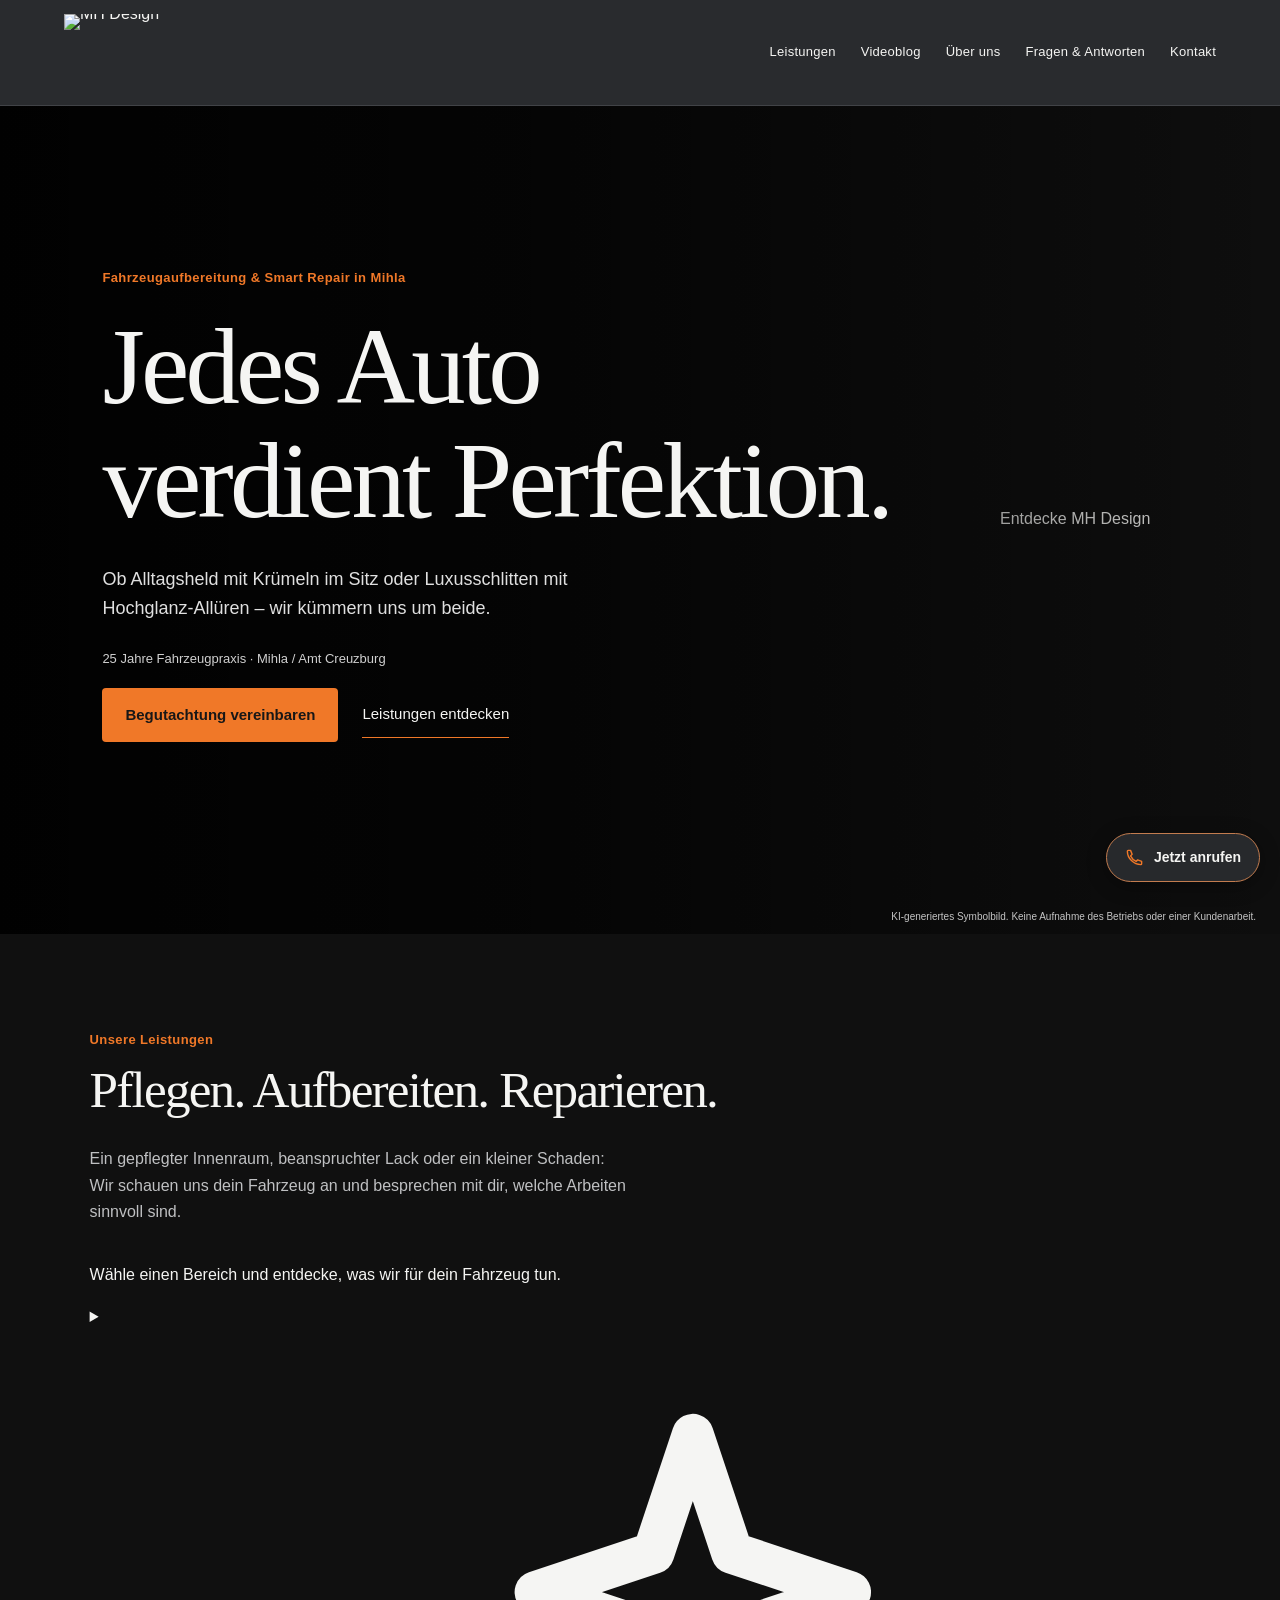
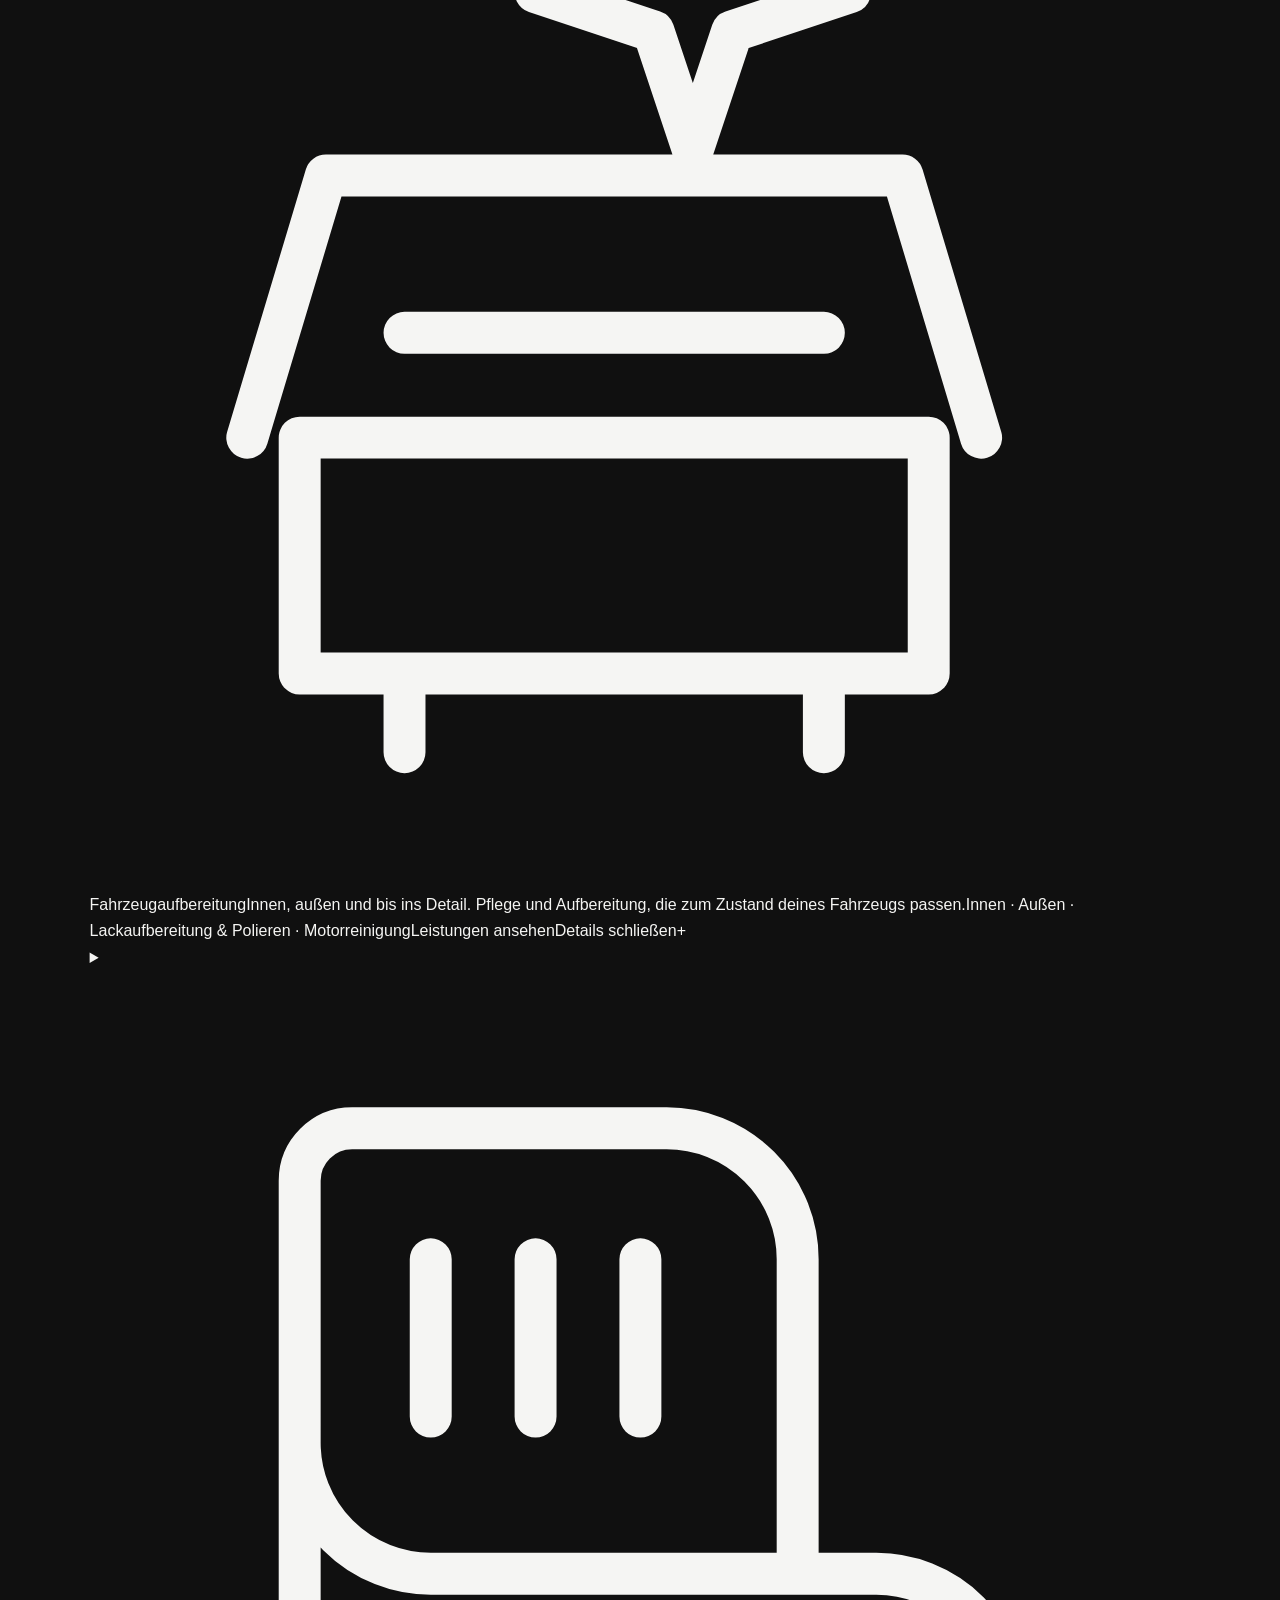
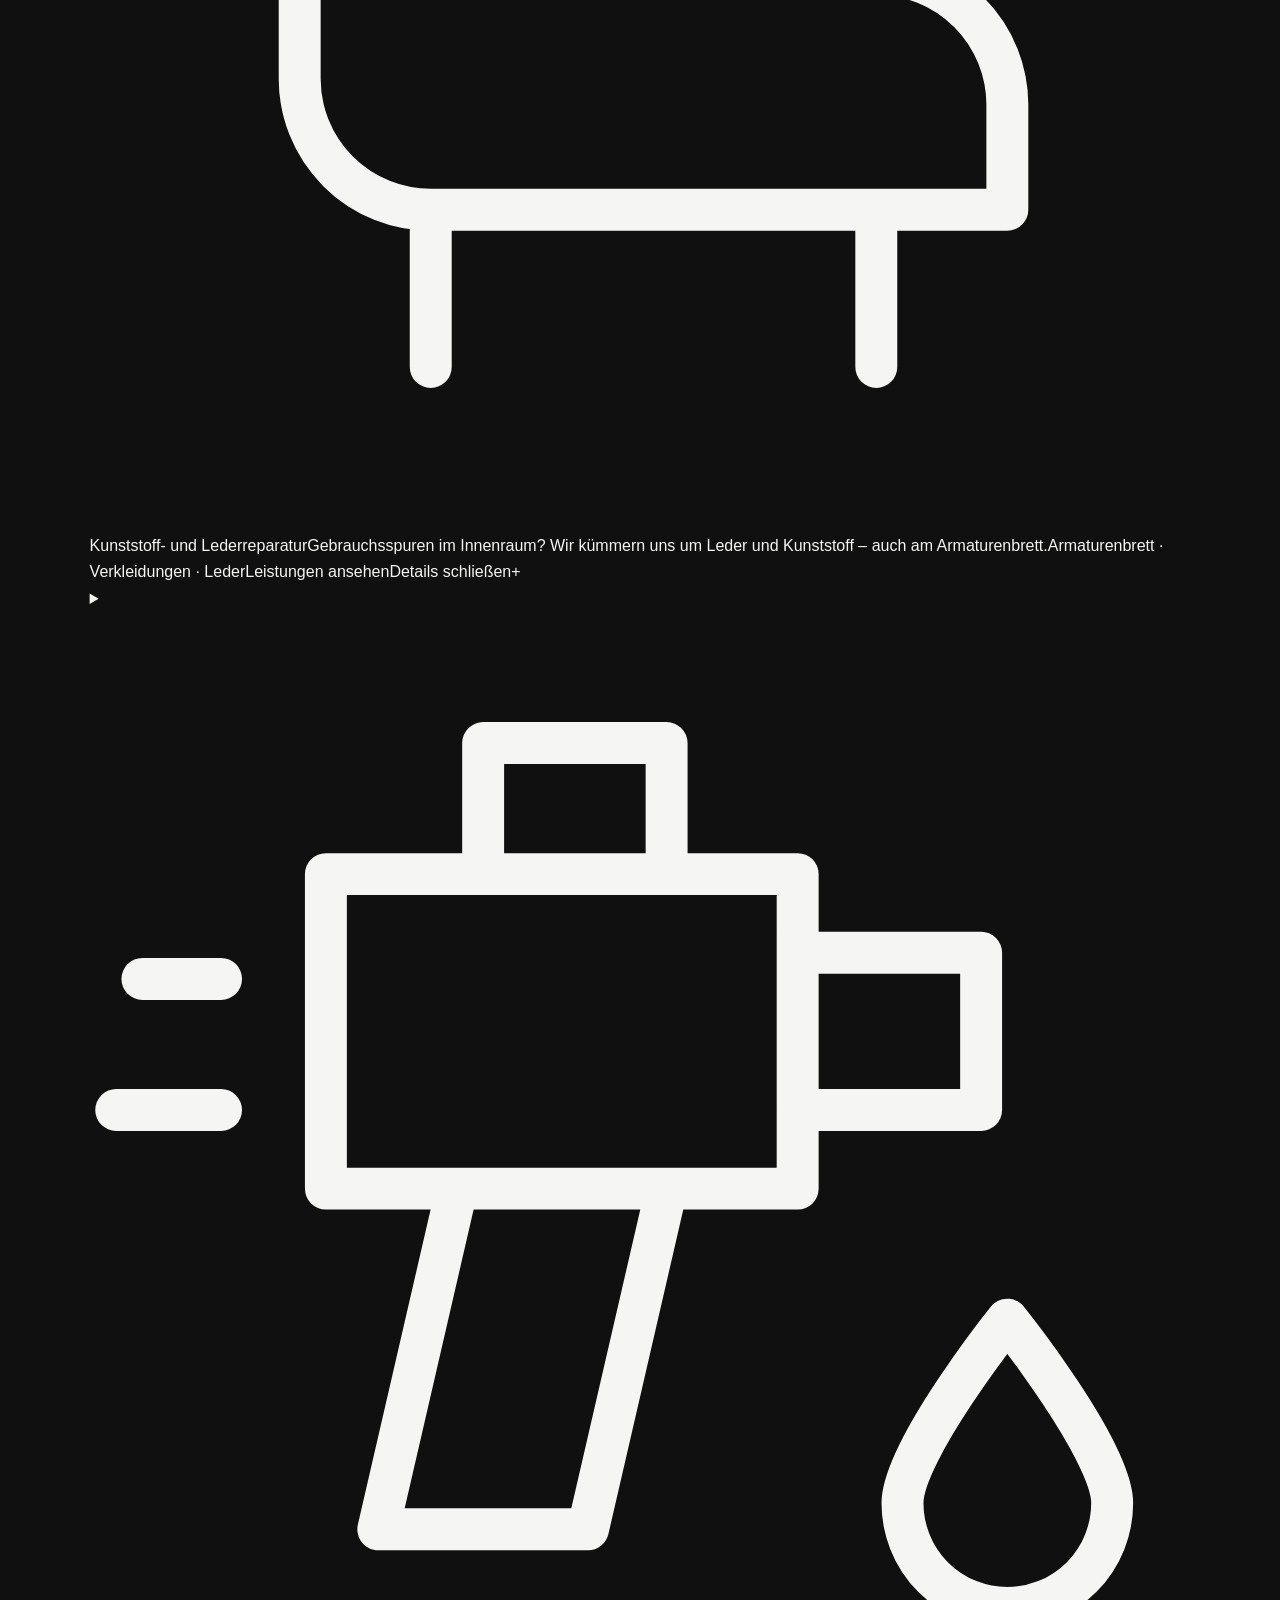
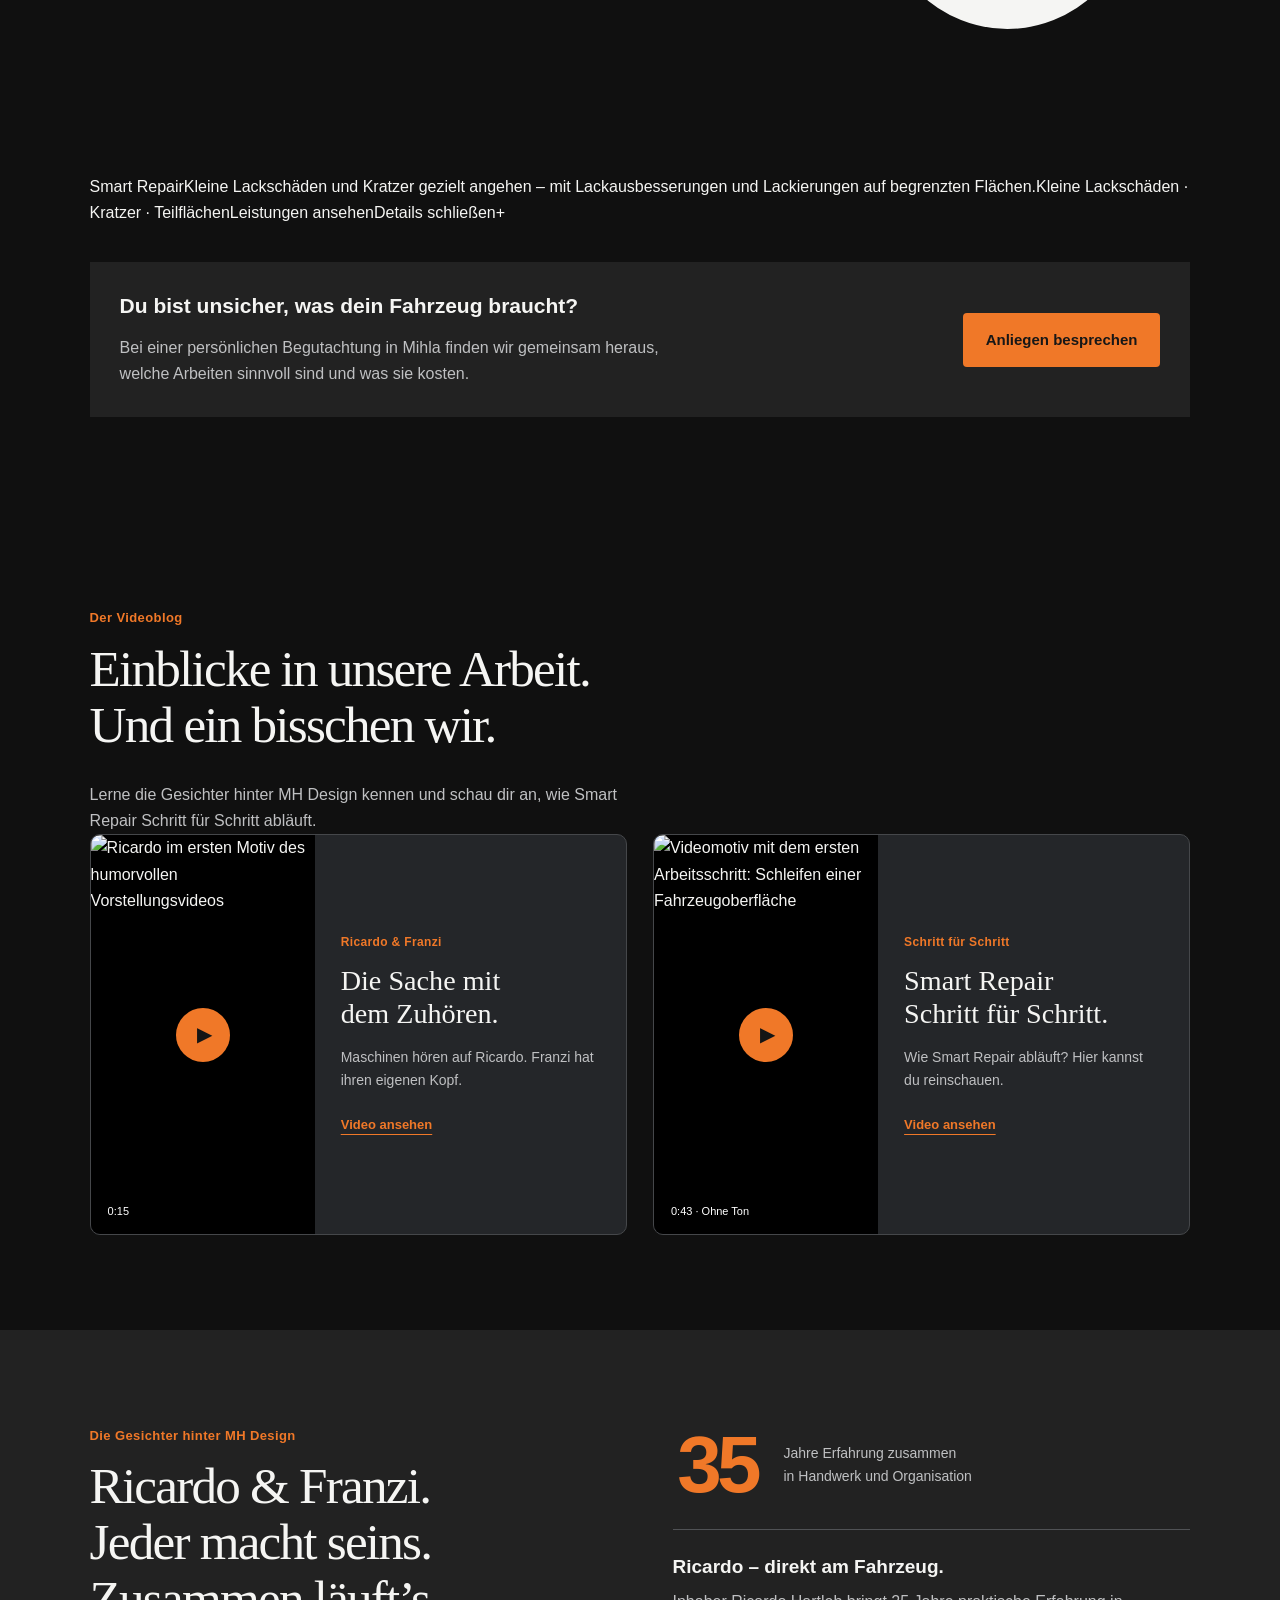
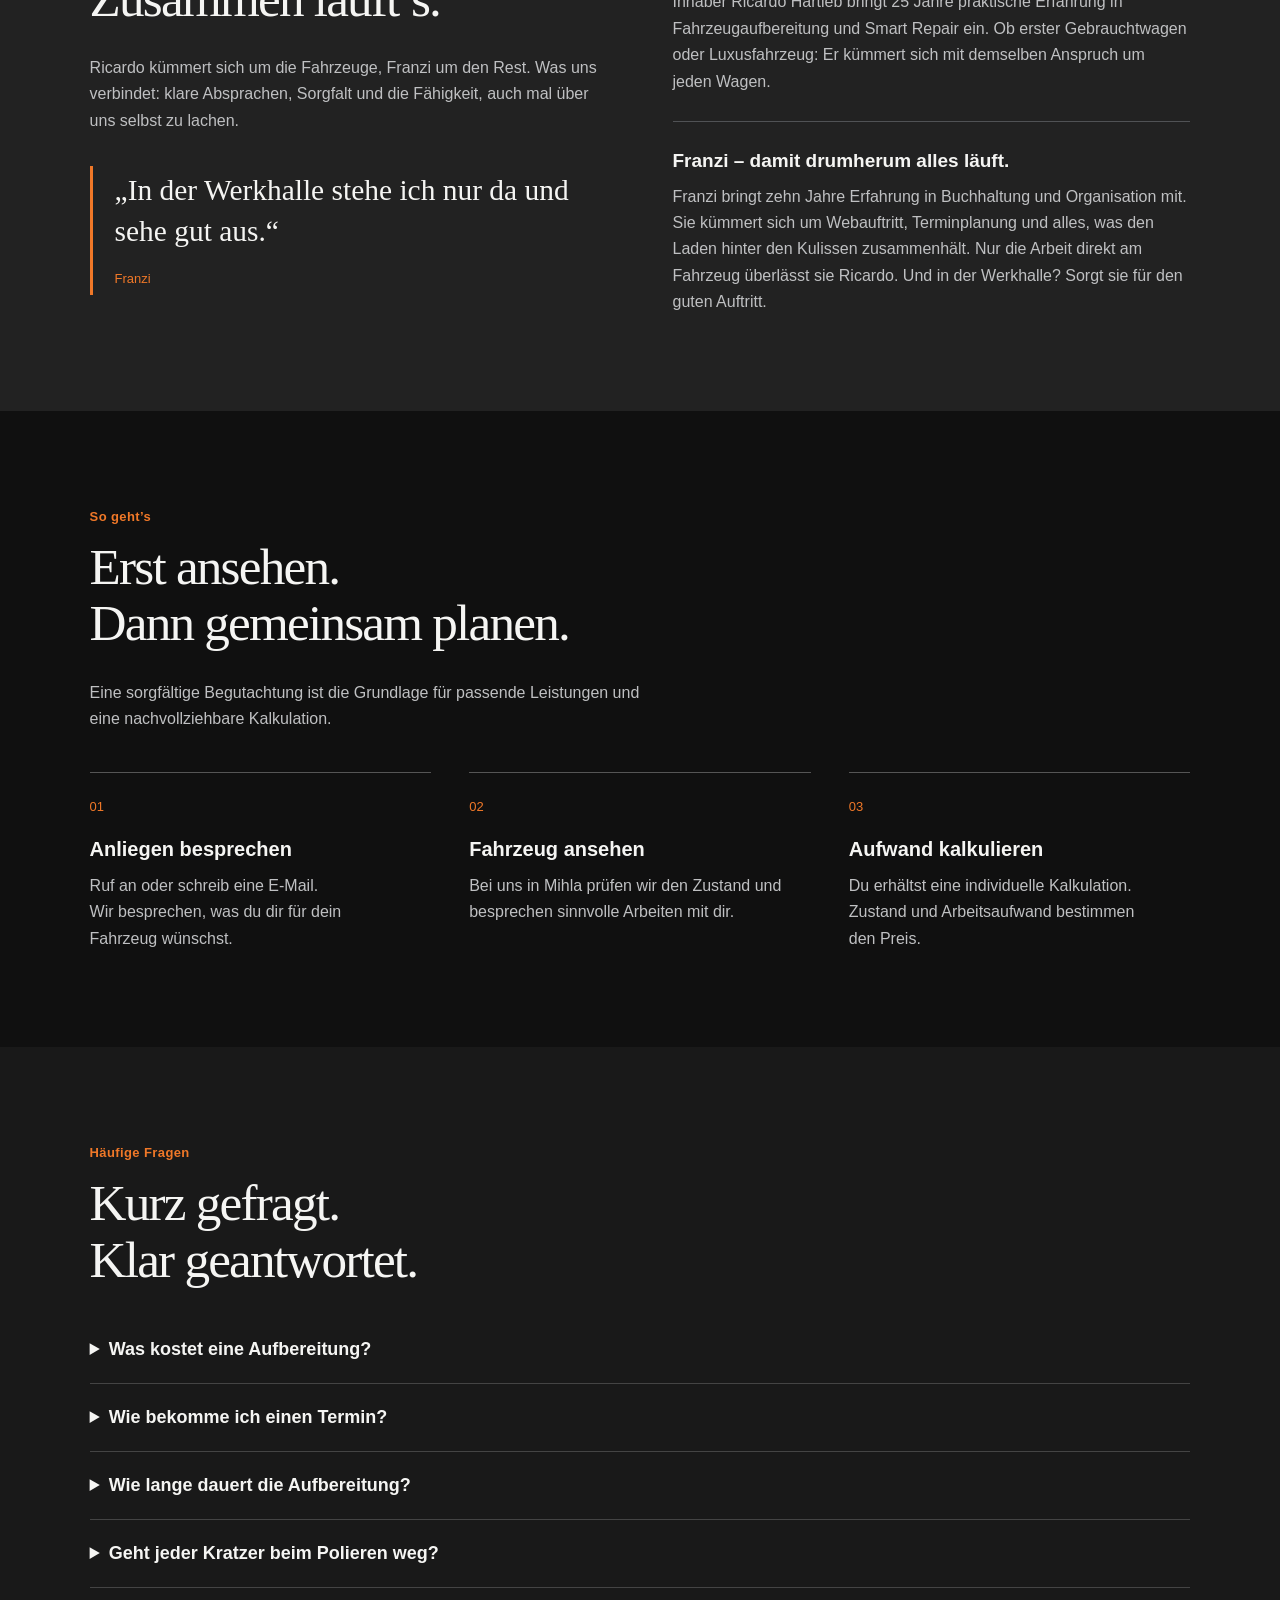
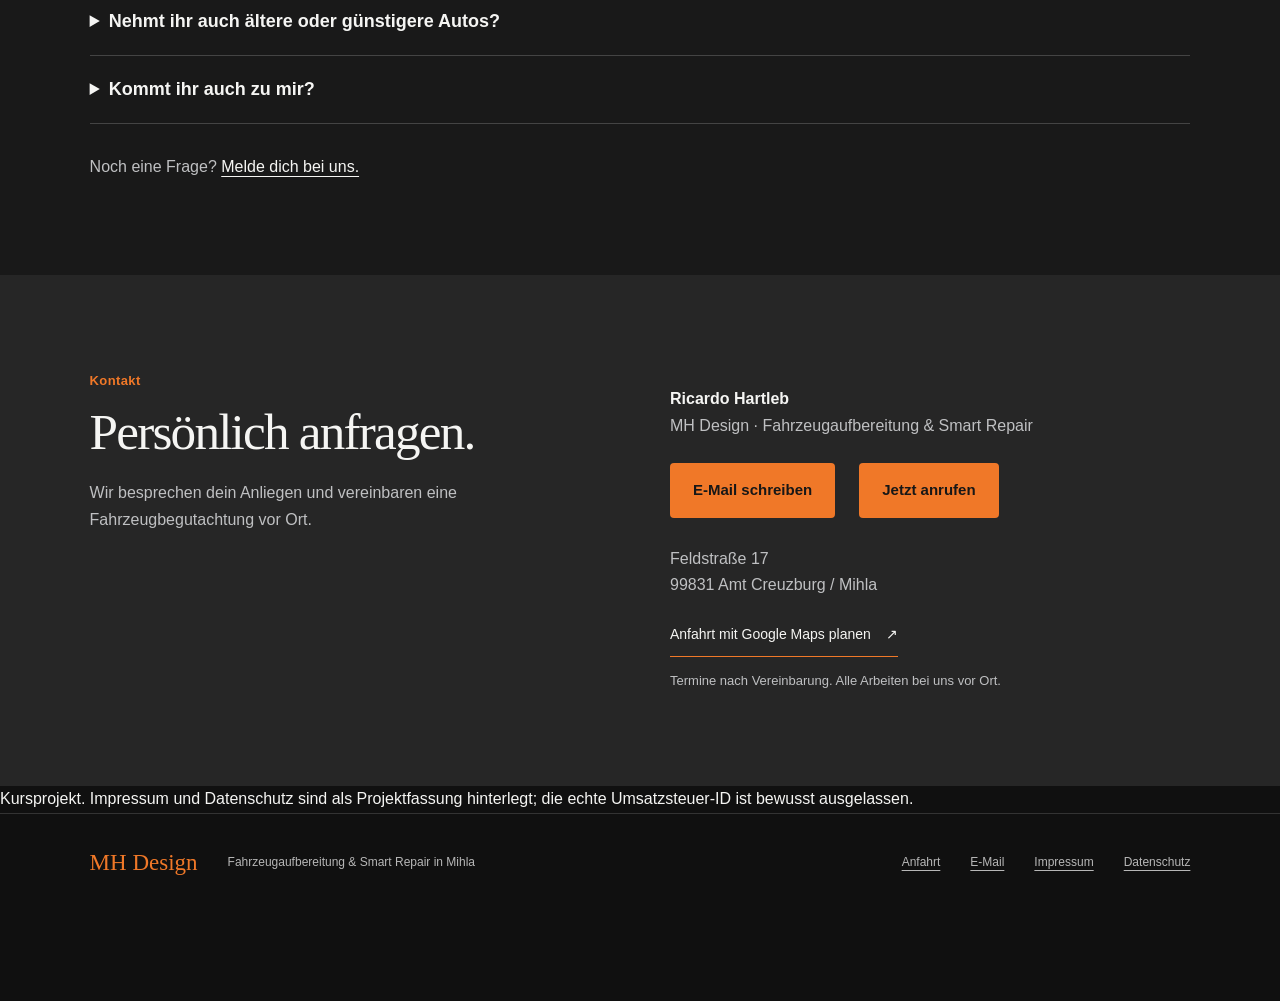
==== commit b036261a: "Merge pull request #1 from MH-Design-Smartrepair/fix/neue-adresse Adresse auf mh-design-smartrepair." ====
--- a/index.html
+++ b/index.html
@@ -54,5 +54,5 @@
 </section>
 <section id="videoblog" class="section video-blog" aria-labelledby="video-title"><div class="video-heading"><p class="eyebrow">Der Videoblog</p><h2 id="video-title">Einblicke in unsere Arbeit.<br>Und ein bisschen wir.</h2><p class="section-intro">Lerne die Gesichter hinter MH Design kennen und schau dir an, wie Smart Repair Schritt für Schritt abläuft.</p></div><div class="video-grid"><a class="video-card" href="videoblog.html#video-01" aria-label="Ricardo und Franzi: 15-Sekunden-Video ansehen"><div class="video-cover"><img src="assets/video-humor-poster.webp" width="540" height="960" loading="lazy" decoding="async" alt="Ricardo im ersten Motiv des humorvollen Vorstellungsvideos"><span class="play" aria-hidden="true">▶</span><span class="video-duration">0:15</span></div><div class="video-meta"><p class="eyebrow">Ricardo & Franzi</p><h3>Die Sache mit dem Zuhören.</h3><p>Maschinen hören auf Ricardo. Franzi hat ihren eigenen Kopf.</p><span class="video-watch">Video ansehen</span></div></a><a class="video-card" href="videoblog.html#video-02" aria-label="Smart Repair Schritt für Schritt: 43-Sekunden-Video ohne Ton ansehen"><div class="video-cover"><img src="assets/video-aufbereitung-poster.webp" width="478" height="850" loading="lazy" decoding="async" alt="Videomotiv mit dem ersten Arbeitsschritt: Schleifen einer Fahrzeugoberfläche"><span class="play" aria-hidden="true">▶</span><span class="video-duration">0:43 · Ohne Ton</span></div><div class="video-meta"><p class="eyebrow">Schritt für Schritt</p><h3>Smart Repair Schritt für Schritt.</h3><p>Wie Smart Repair abläuft? Hier kannst du reinschauen.</p><span class="video-watch">Video ansehen</span></div></a></div></section>
 <section id="ueber-uns" class="section about" aria-labelledby="about-title"><div><p class="eyebrow">Die Gesichter hinter MH Design</p><h2 id="about-title">Ricardo & Franzi.<br>Jeder macht seins.<br>Zusammen läuft’s.</h2><p>Ricardo kümmert sich um die Fahrzeuge, Franzi um den Rest. Was uns verbindet: klare Absprachen, Sorgfalt und die Fähigkeit, auch mal über uns selbst zu lachen.</p><blockquote class="team-quote"><p>„In der Werkhalle stehe ich nur da und sehe gut aus.“</p><cite>Franzi</cite></blockquote></div><div class="about-story"><p class="experience"><strong>35</strong><span>Jahre Erfahrung zusammen<br>in Handwerk und Organisation</span></p><div class="team-role"><h3>Ricardo – direkt am Fahrzeug.</h3><p>Inhaber Ricardo Hartleb bringt 25 Jahre praktische Erfahrung in Fahrzeugaufbereitung und Smart Repair ein. Ob erster Gebrauchtwagen oder Luxusfahrzeug: Er kümmert sich mit demselben Anspruch um jeden Wagen.</p></div><div class="team-role"><h3>Franzi – damit drumherum alles läuft.</h3><p>Franzi bringt zehn Jahre Erfahrung in Buchhaltung und Organisation mit. Sie kümmert sich um Webauftritt, Terminplanung und alles, was den Laden hinter den Kulissen zusammenhält. Nur die Arbeit direkt am Fahrzeug überlässt sie Ricardo. Und in der Werkhalle? Sorgt sie für den guten Auftritt.</p></div></div></section>
-<section class="section" id="ablauf"><p class="eyebrow">So geht’s</p><h2>Erst ansehen.<br>Dann gemeinsam planen.</h2><p class="section-intro">Eine sorgfältige Begutachtung ist die Grundlage für passende Leistungen und eine nachvollziehbare Kalkulation.</p><div class="steps"><article class="step"><h3>Anliegen besprechen</h3><p>Ruf an oder schreib eine E-Mail. Wir besprechen, was du dir für dein Fahrzeug wünschst.</p></article><article class="step"><h3>Fahrzeug ansehen</h3><p>Bei uns in Mihla prüfen wir den Zustand und besprechen sinnvolle Arbeiten mit dir.</p></article><article class="step"><h3>Aufwand kalkulieren</h3><p>Du erhältst eine individuelle Kalkulation. Zustand und Arbeitsaufwand bestimmen den Preis.</p></article></div></section><section class="section faq" id="faq" aria-labelledby="faq-title"><p class="eyebrow">Häufige Fragen</p><h2 id="faq-title">Kurz gefragt.<br>Klar geantwortet.</h2><details><summary>Was kostet eine Aufbereitung?</summary><p>Jedes Auto bringt seine eigene Geschichte mit. Deshalb kalkulieren wir nach persönlicher Begutachtung – passend zu Zustand, Wünschen und Aufwand.</p></details><details><summary>Wie bekomme ich einen Termin?</summary><p>Ruf an oder schreib uns eine E-Mail. Wir besprechen dein Anliegen und vereinbaren eine Begutachtung bei uns in Mihla.</p></details><details><summary>Wie lange dauert die Aufbereitung?</summary><p>Etwas länger als unser 43-Sekunden-Video. Wie lange genau, hängt vom Fahrzeug und den vereinbarten Arbeiten ab. Das klären wir vorab mit dir.</p></details><details><summary>Geht jeder Kratzer beim Polieren weg?</summary><p>Vieles lässt sich verbessern, zaubern können wir nicht. Wir prüfen den Lack und erklären dir, ob Polieren, Smart Repair oder eine Lackarbeit sinnvoll ist.</p></details><details><summary>Nehmt ihr auch ältere oder günstigere Autos?</summary><p>Na klar. Vom ersten Gebrauchtwagen bis zum Luxusfahrzeug: Jedes Auto bekommt bei uns dieselbe Sorgfalt.</p></details><details><summary>Kommt ihr auch zu mir?</summary><p>Dein Auto kommt zu uns: Alle Arbeiten finden an unserem Standort in der Feldstraße 17 in Mihla statt. Einen mobilen Service bieten wir nicht an.</p></details><p class="faq-contact">Noch eine Frage? <a href="#kontakt">Melde dich bei uns.</a></p></section><section id="kontakt" class="section contact"><div><p class="eyebrow">Kontakt</p><h2>Persönlich anfragen.</h2><p>Wir besprechen dein Anliegen und vereinbaren eine Fahrzeugbegutachtung vor Ort.</p></div><div><p><strong>Ricardo Hartleb</strong><br>MH Design · Fahrzeugaufbereitung & Smart Repair</p><div class="contact-actions"><a class="cta" href="mailto:mhdesign.smartrepair@gmail.com">E-Mail schreiben</a><a class="cta contact-call" href="tel:+491735888050" aria-label="MH Design jetzt anrufen">Jetzt anrufen</a></div><p class="address">Feldstraße 17<br>99831 Amt Creuzburg / Mihla</p><a class="route-link" href="https://www.google.com/maps/dir/?api=1&amp;destination=Feldstra%C3%9Fe%2017%2C%2099831%20Amt%20Creuzburg%2C%20Mihla" target="_blank" rel="noopener noreferrer">Anfahrt mit Google Maps planen <span aria-hidden="true">↗</span></a><p class="contact-note">Termine nach Vereinbarung. Alle Arbeiten bei uns vor Ort.</p></div></section></main><footer class="footer"><a class="footer-brand" href="index.html">MH Design</a><span>Fahrzeugaufbereitung & Smart Repair in Mihla</span><a href="https://www.google.com/maps/dir/?api=1&amp;destination=Feldstra%C3%9Fe%2017%2C%2099831%20Amt%20Creuzburg%2C%20Mihla" target="_blank" rel="noopener noreferrer">Anfahrt</a><a href="mailto:mhdesign.smartrepair@gmail.com">E-Mail</a><a href="impressum.html">Impressum</a><a href="datenschutz.html">Datenschutz</a></footer><a class="quick-call" href="tel:+491735888050" aria-label="MH Design jetzt anrufen: 0173 5888050"><svg viewBox="0 0 24 24" aria-hidden="true" width="19" height="19" fill="none" stroke="currentColor" stroke-width="1.8" stroke-linecap="round" stroke-linejoin="round"><path d="M7 3H4a1 1 0 0 0-1 1c0 9 8 17 17 17a1 1 0 0 0 1-1v-3l-5-2-2 2a15 15 0 0 1-7-7l2-2z"/></svg><span>Jetzt anrufen</span></a>
+<section class="section" id="ablauf"><p class="eyebrow">So geht’s</p><h2>Erst ansehen.<br>Dann gemeinsam planen.</h2><p class="section-intro">Eine sorgfältige Begutachtung ist die Grundlage für passende Leistungen und eine nachvollziehbare Kalkulation.</p><div class="steps"><article class="step"><h3>Anliegen besprechen</h3><p>Ruf an oder schreib eine E-Mail. Wir besprechen, was du dir für dein Fahrzeug wünschst.</p></article><article class="step"><h3>Fahrzeug ansehen</h3><p>Bei uns in Mihla prüfen wir den Zustand und besprechen sinnvolle Arbeiten mit dir.</p></article><article class="step"><h3>Aufwand kalkulieren</h3><p>Du erhältst eine individuelle Kalkulation. Zustand und Arbeitsaufwand bestimmen den Preis.</p></article></div></section><section class="section faq" id="faq" aria-labelledby="faq-title"><p class="eyebrow">Häufige Fragen</p><h2 id="faq-title">Kurz gefragt.<br>Klar geantwortet.</h2><details><summary>Was kostet eine Aufbereitung?</summary><p>Jedes Auto bringt seine eigene Geschichte mit. Deshalb kalkulieren wir nach persönlicher Begutachtung – passend zu Zustand, Wünschen und Aufwand.</p></details><details><summary>Wie bekomme ich einen Termin?</summary><p>Ruf an oder schreib uns eine E-Mail. Wir besprechen dein Anliegen und vereinbaren eine Begutachtung bei uns in Mihla.</p></details><details><summary>Wie lange dauert die Aufbereitung?</summary><p>Etwas länger als unser 43-Sekunden-Video. Wie lange genau, hängt vom Fahrzeug und den vereinbarten Arbeiten ab. Das klären wir vorab mit dir.</p></details><details><summary>Geht jeder Kratzer beim Polieren weg?</summary><p>Vieles lässt sich verbessern, zaubern können wir nicht. Wir prüfen den Lack und erklären dir, ob Polieren, Smart Repair oder eine Lackarbeit sinnvoll ist.</p></details><details><summary>Nehmt ihr auch ältere oder günstigere Autos?</summary><p>Na klar. Vom ersten Gebrauchtwagen bis zum Luxusfahrzeug: Jedes Auto bekommt bei uns dieselbe Sorgfalt.</p></details><details><summary>Kommt ihr auch zu mir?</summary><p>Dein Auto kommt zu uns: Alle Arbeiten finden an unserem Standort in der Feldstraße 17 in Mihla statt. Einen mobilen Service bieten wir nicht an.</p></details><p class="faq-contact">Noch eine Frage? <a href="#kontakt">Melde dich bei uns.</a></p></section><section id="kontakt" class="section contact"><div><p class="eyebrow">Kontakt</p><h2>Persönlich anfragen.</h2><p>Wir besprechen dein Anliegen und vereinbaren eine Fahrzeugbegutachtung vor Ort.</p></div><div><p><strong>Ricardo Hartleb</strong><br>MH Design · Fahrzeugaufbereitung & Smart Repair</p><div class="contact-actions"><a class="cta" href="mailto:mhdesign.smartrepair@gmail.com">E-Mail schreiben</a><a class="cta contact-call" href="tel:+491735888050" aria-label="MH Design jetzt anrufen">Jetzt anrufen</a></div><p class="address">Feldstraße 17<br>99831 Amt Creuzburg / Mihla</p><a class="route-link" href="https://www.google.com/maps/dir/?api=1&amp;destination=Feldstra%C3%9Fe%2017%2C%2099831%20Amt%20Creuzburg%2C%20Mihla" target="_blank" rel="noopener noreferrer">Anfahrt mit Google Maps planen <span aria-hidden="true">↗</span></a><p class="contact-note">Termine nach Vereinbarung. Alle Arbeiten bei uns vor Ort.</p></div></section></main><aside class="draft-note">Kursprojekt. Impressum und Datenschutz sind als Projektfassung hinterlegt; die echte Umsatzsteuer-ID ist bewusst ausgelassen.</aside><footer class="footer"><a class="footer-brand" href="index.html">MH Design</a><span>Fahrzeugaufbereitung & Smart Repair in Mihla</span><a href="https://www.google.com/maps/dir/?api=1&amp;destination=Feldstra%C3%9Fe%2017%2C%2099831%20Amt%20Creuzburg%2C%20Mihla" target="_blank" rel="noopener noreferrer">Anfahrt</a><a href="mailto:mhdesign.smartrepair@gmail.com">E-Mail</a><a href="impressum.html">Impressum</a><a href="datenschutz.html">Datenschutz</a></footer><a class="quick-call" href="tel:+491735888050" aria-label="MH Design jetzt anrufen: 0173 5888050"><svg viewBox="0 0 24 24" aria-hidden="true" width="19" height="19" fill="none" stroke="currentColor" stroke-width="1.8" stroke-linecap="round" stroke-linejoin="round"><path d="M7 3H4a1 1 0 0 0-1 1c0 9 8 17 17 17a1 1 0 0 0 1-1v-3l-5-2-2 2a15 15 0 0 1-7-7l2-2z"/></svg><span>Jetzt anrufen</span></a>
 </body></html>
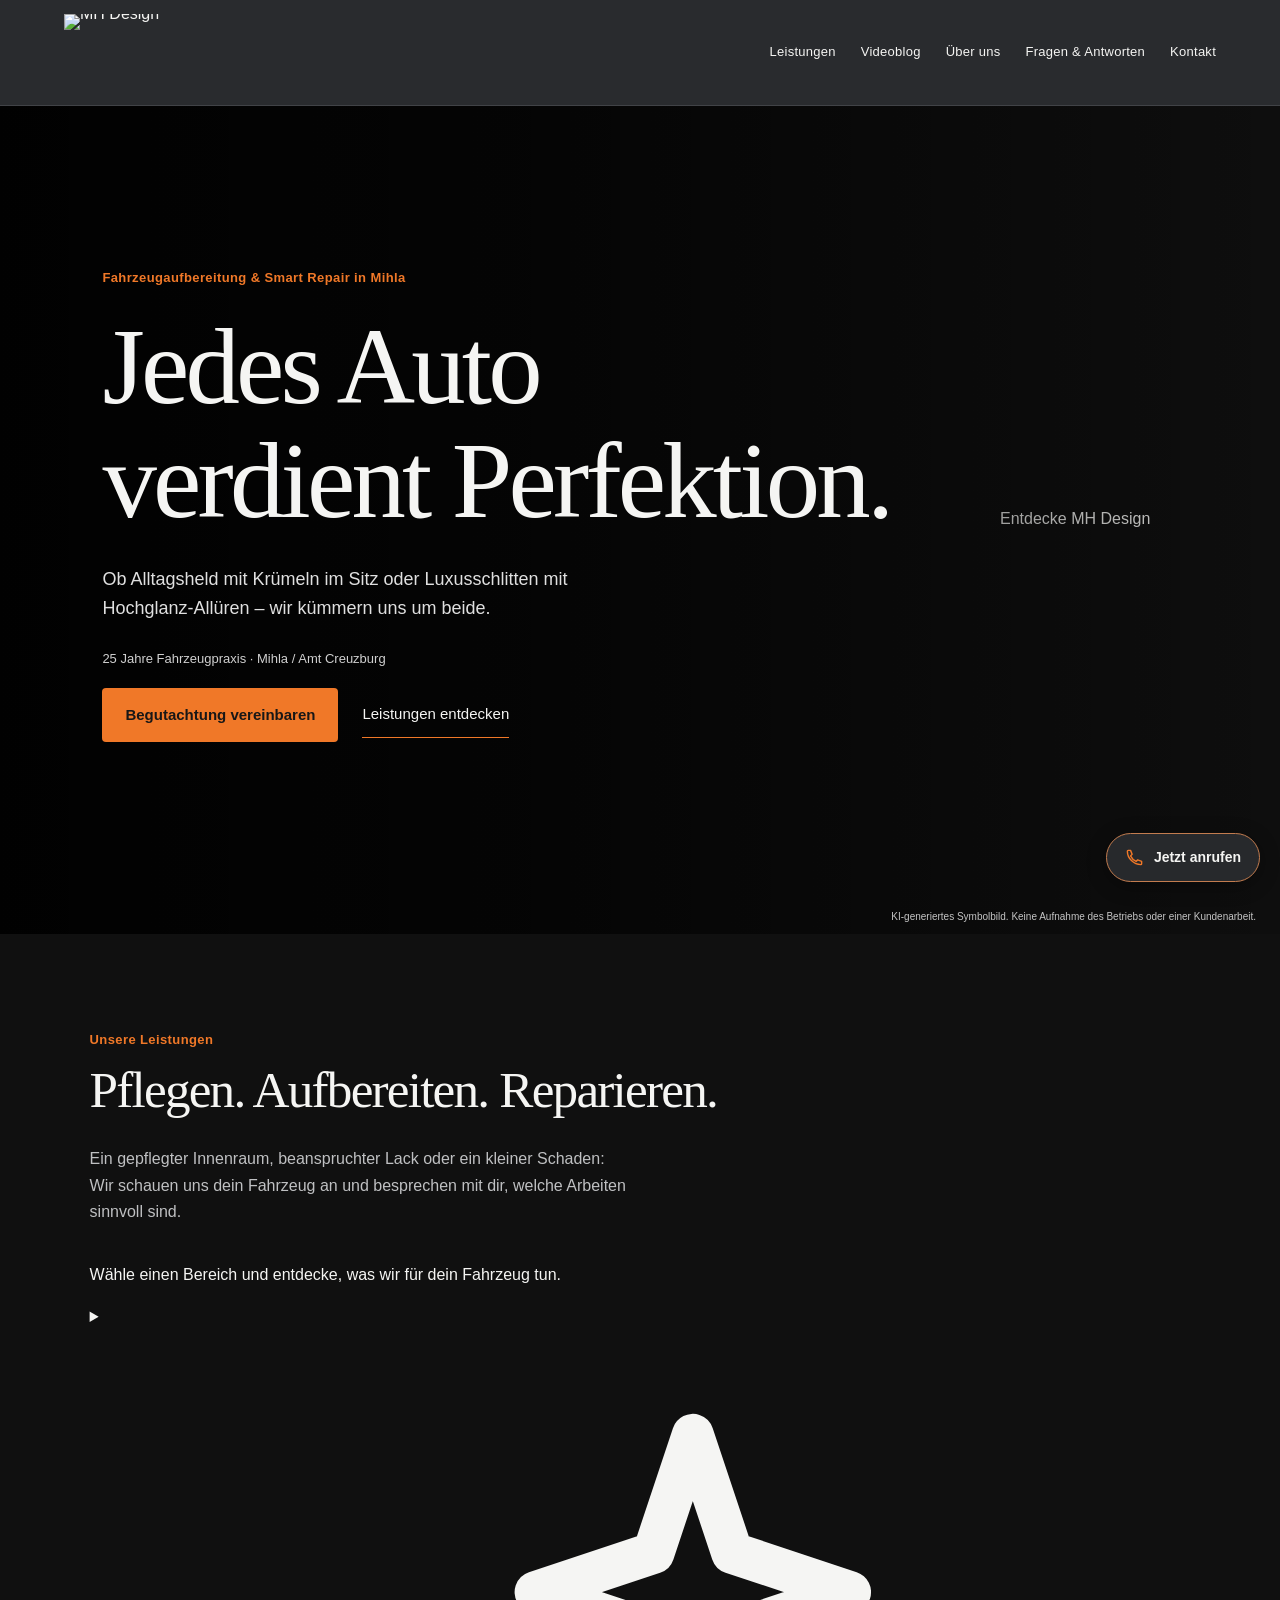
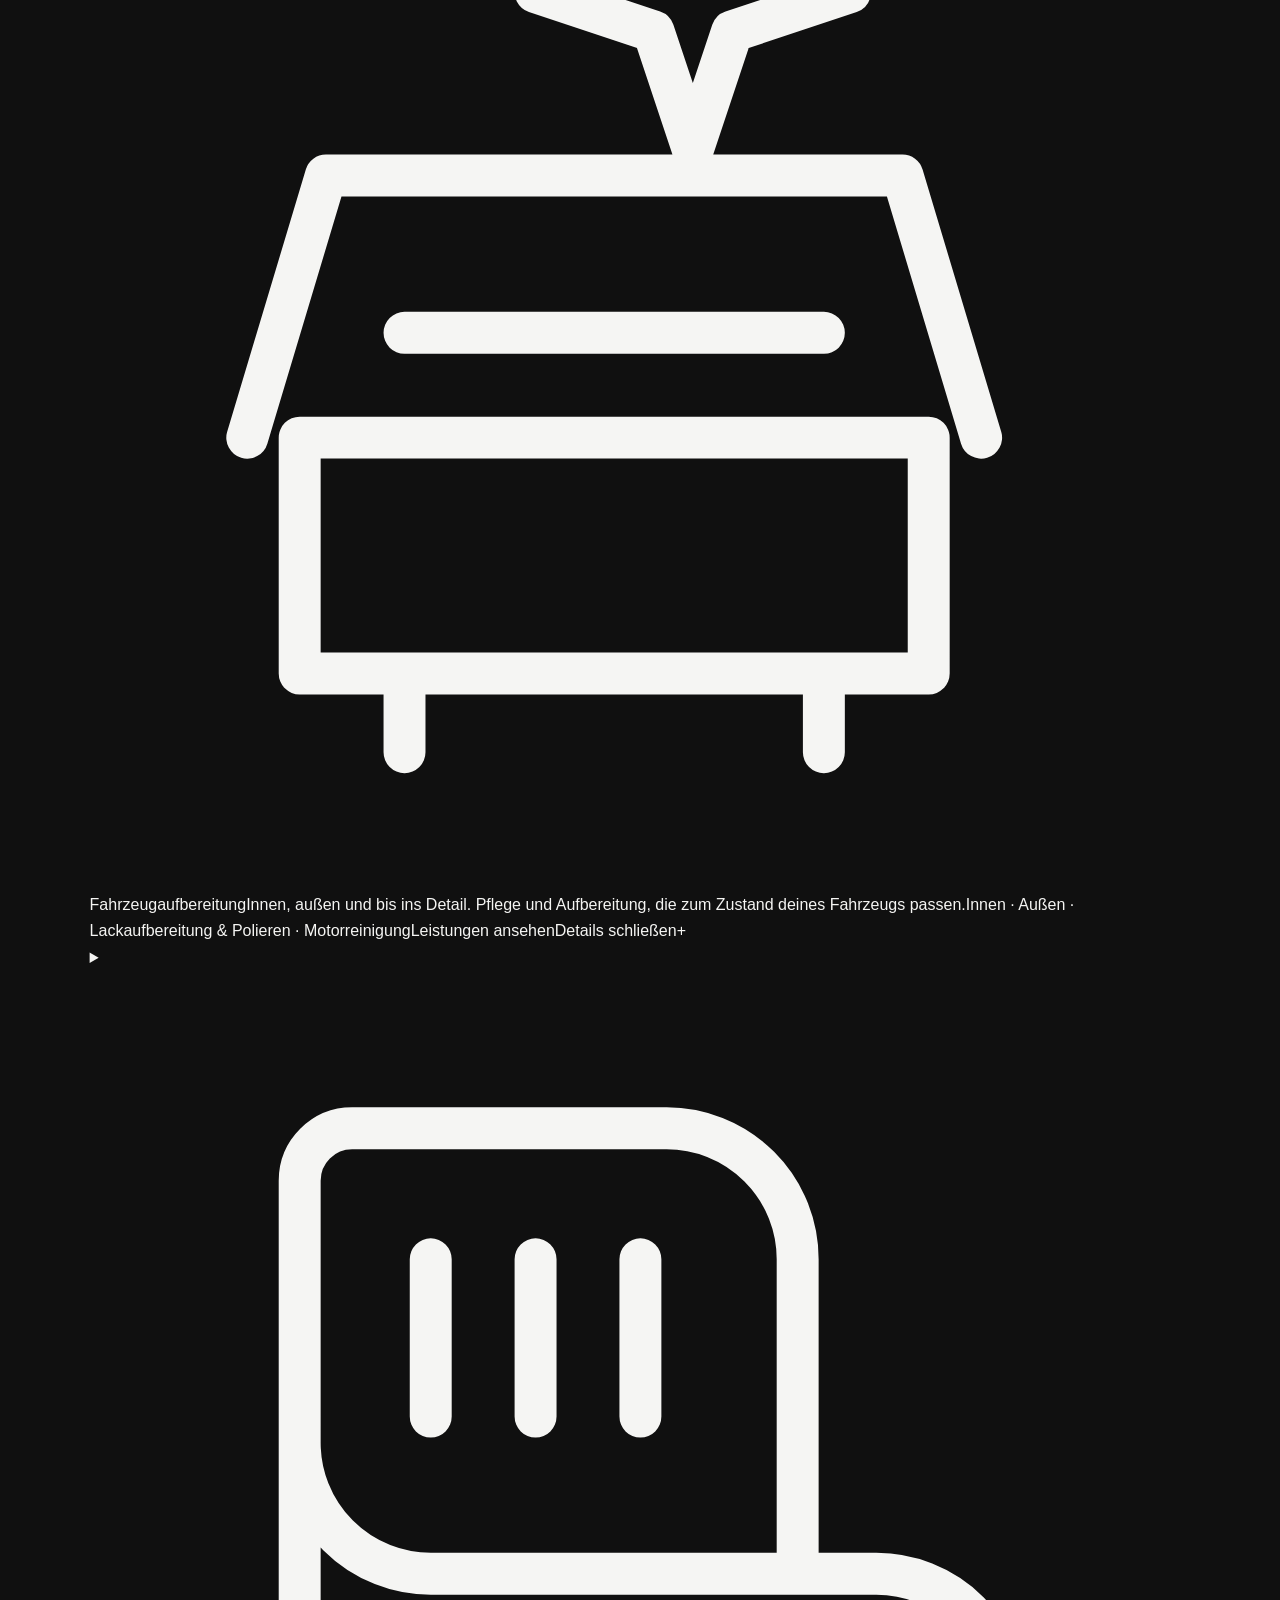
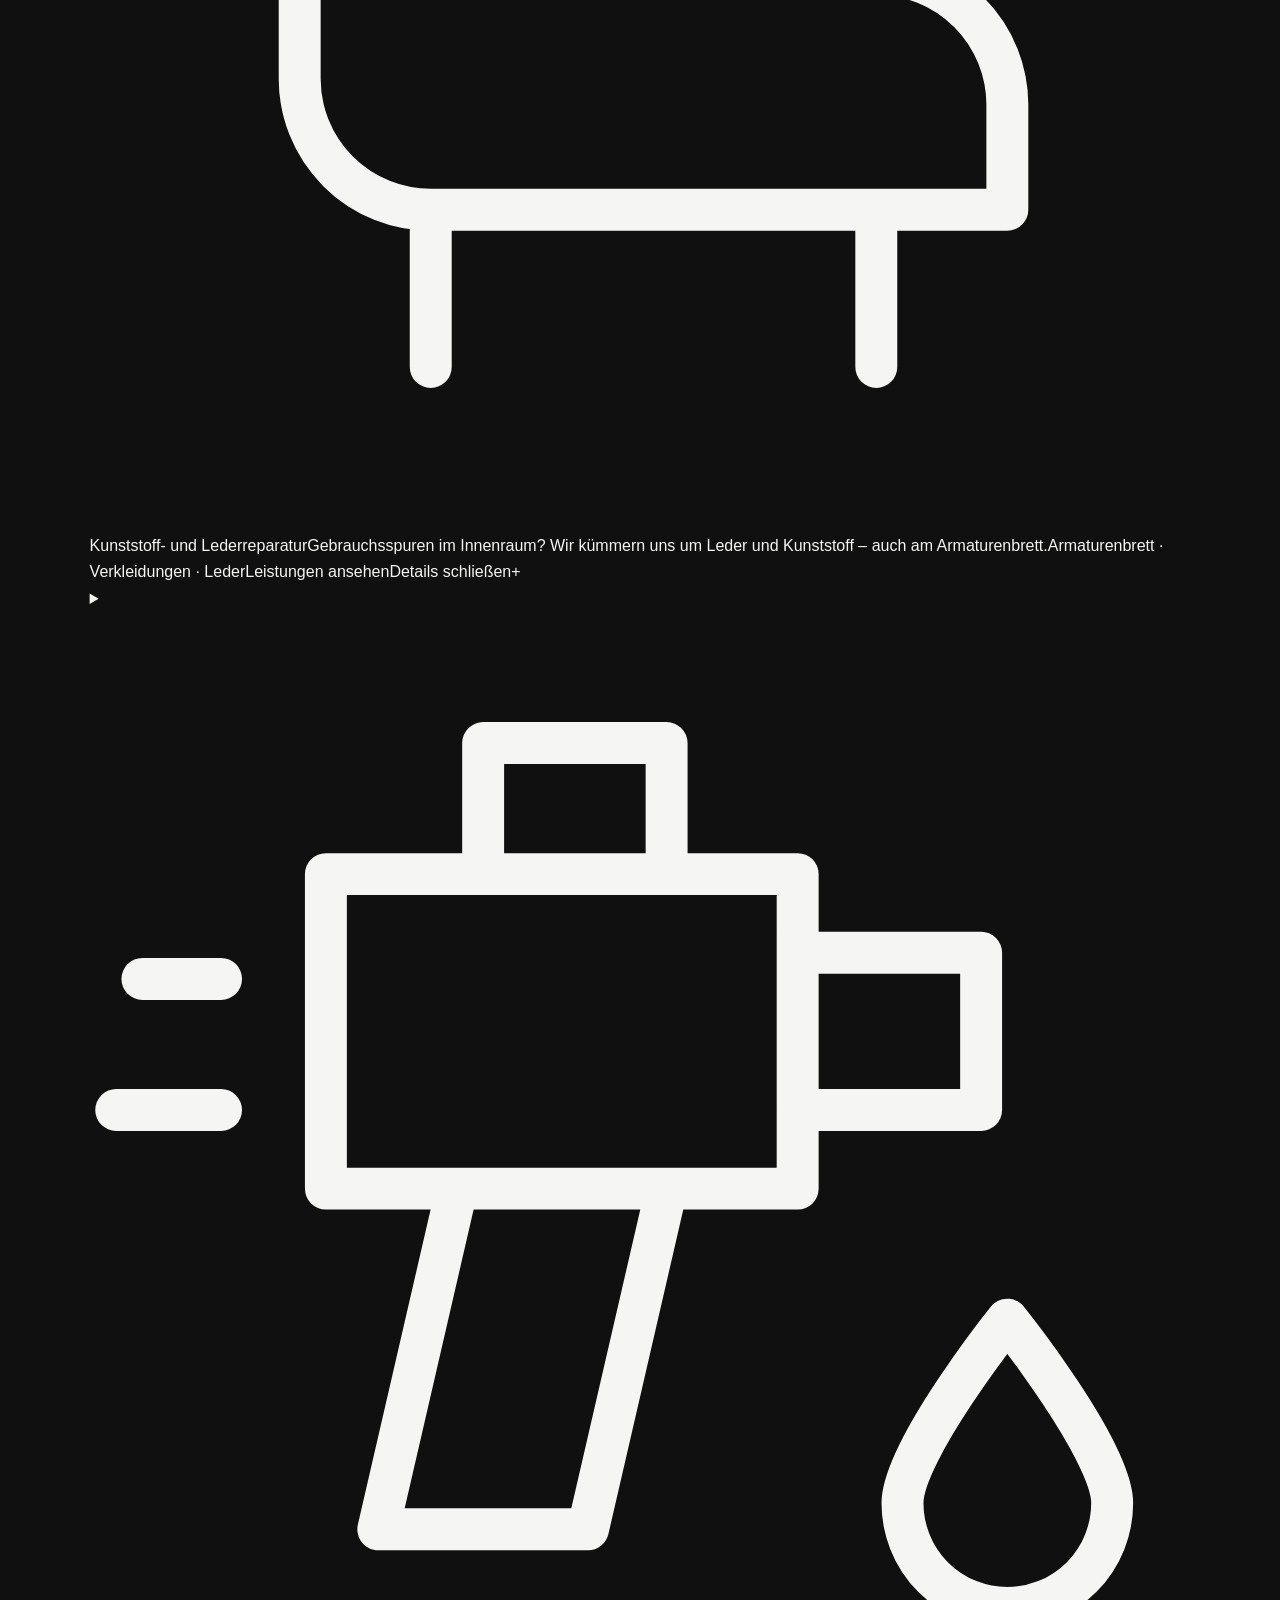
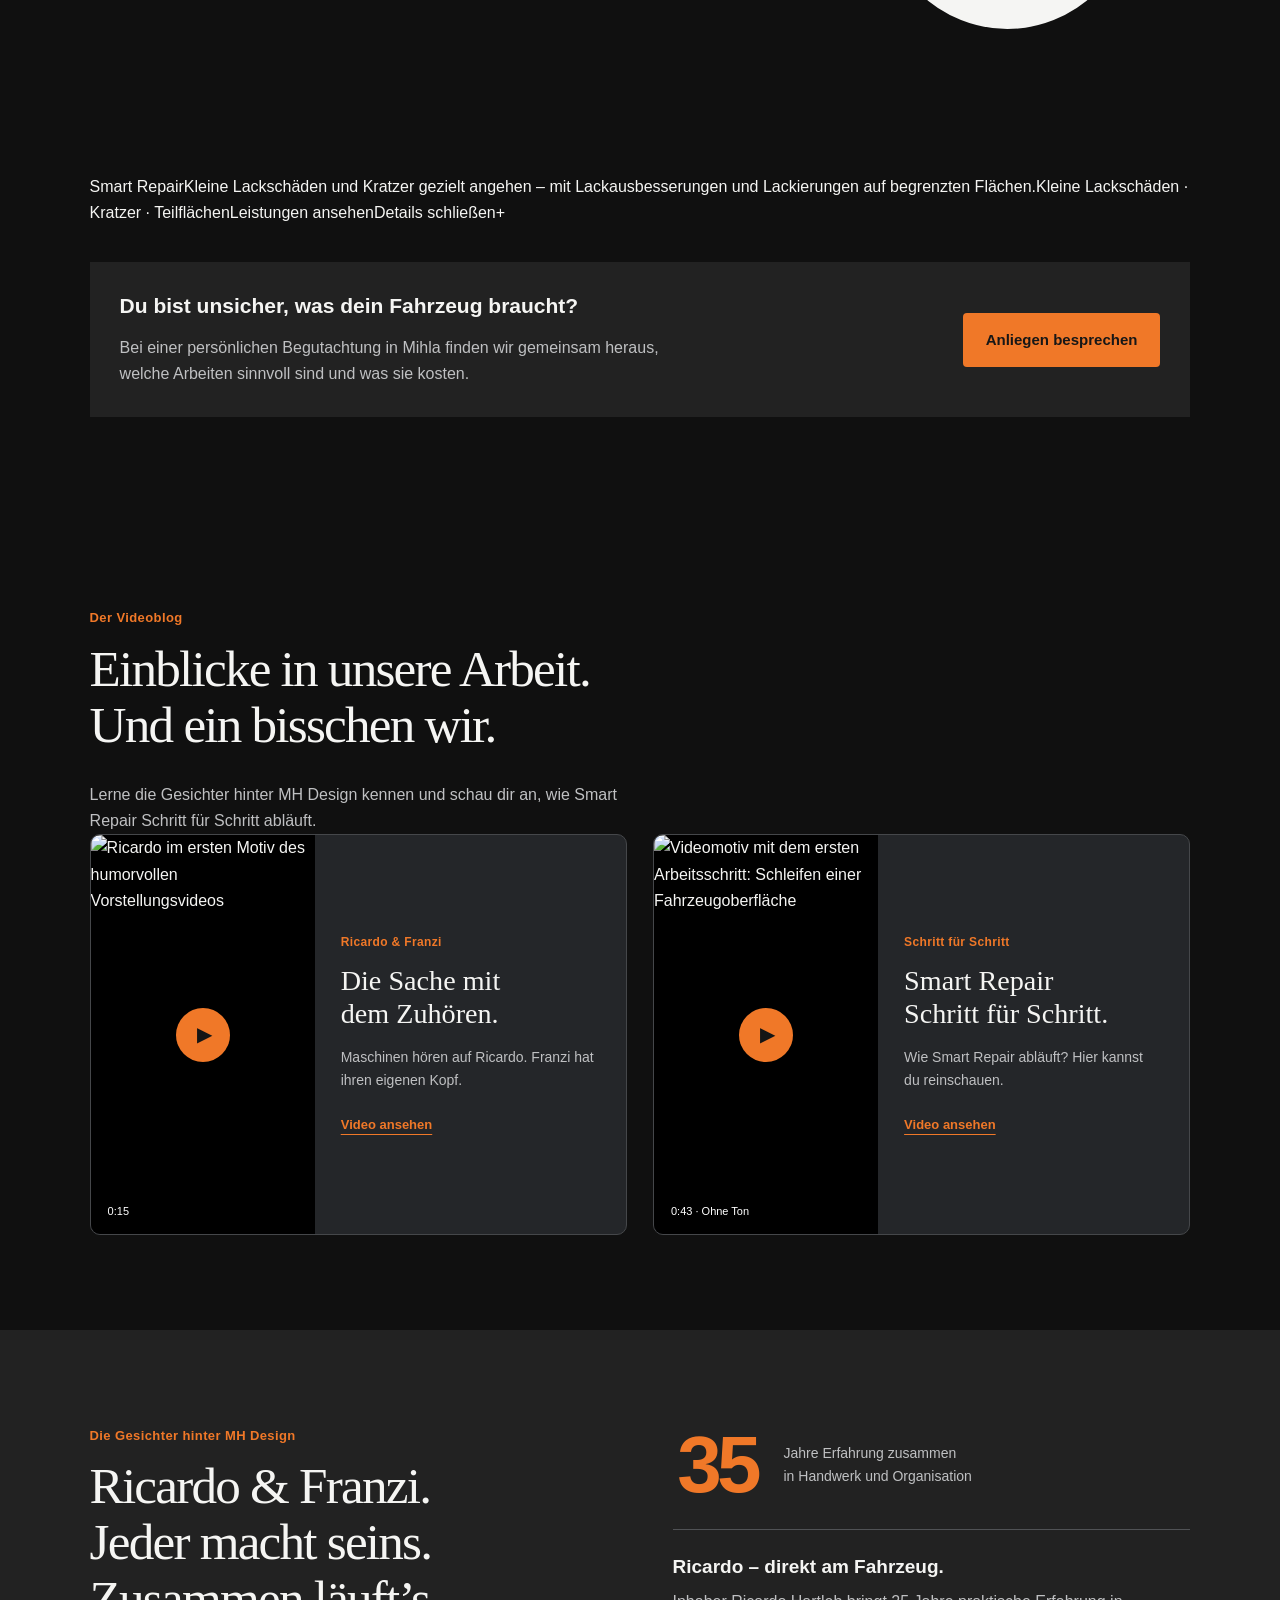
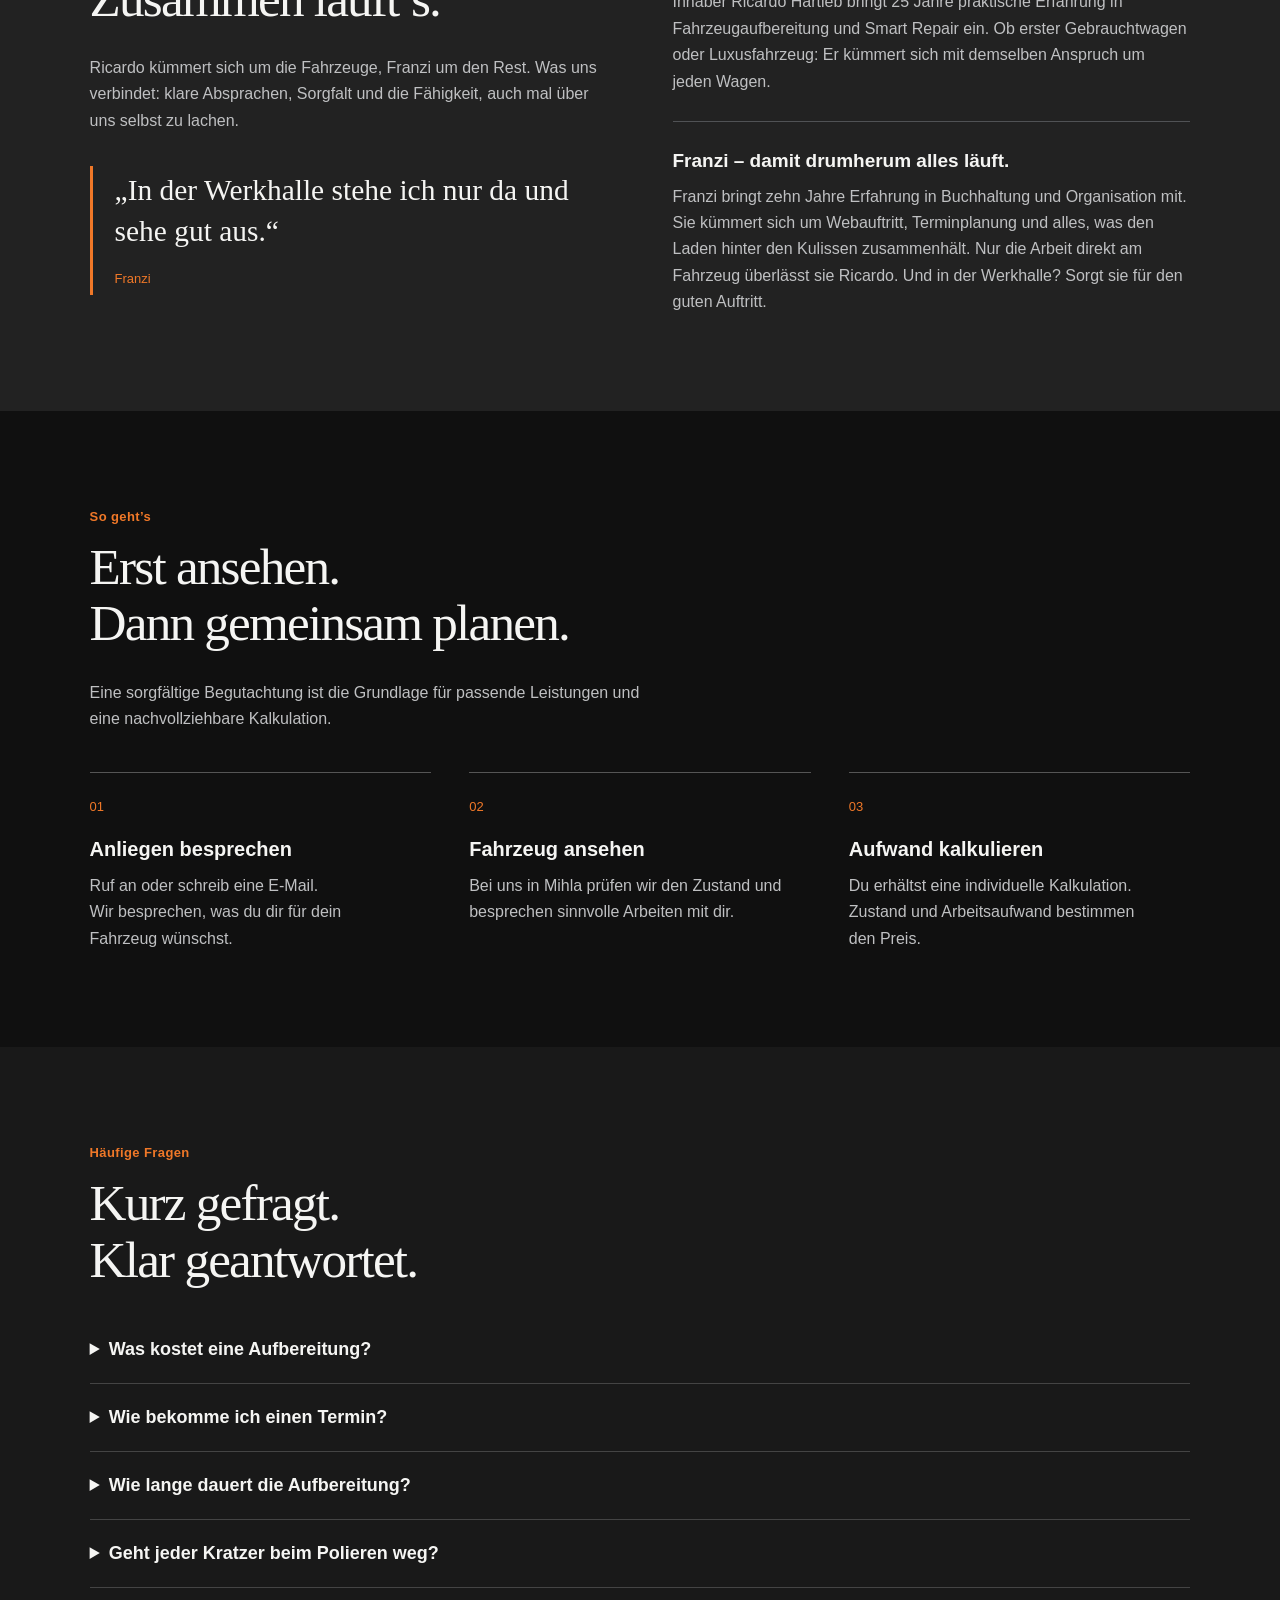
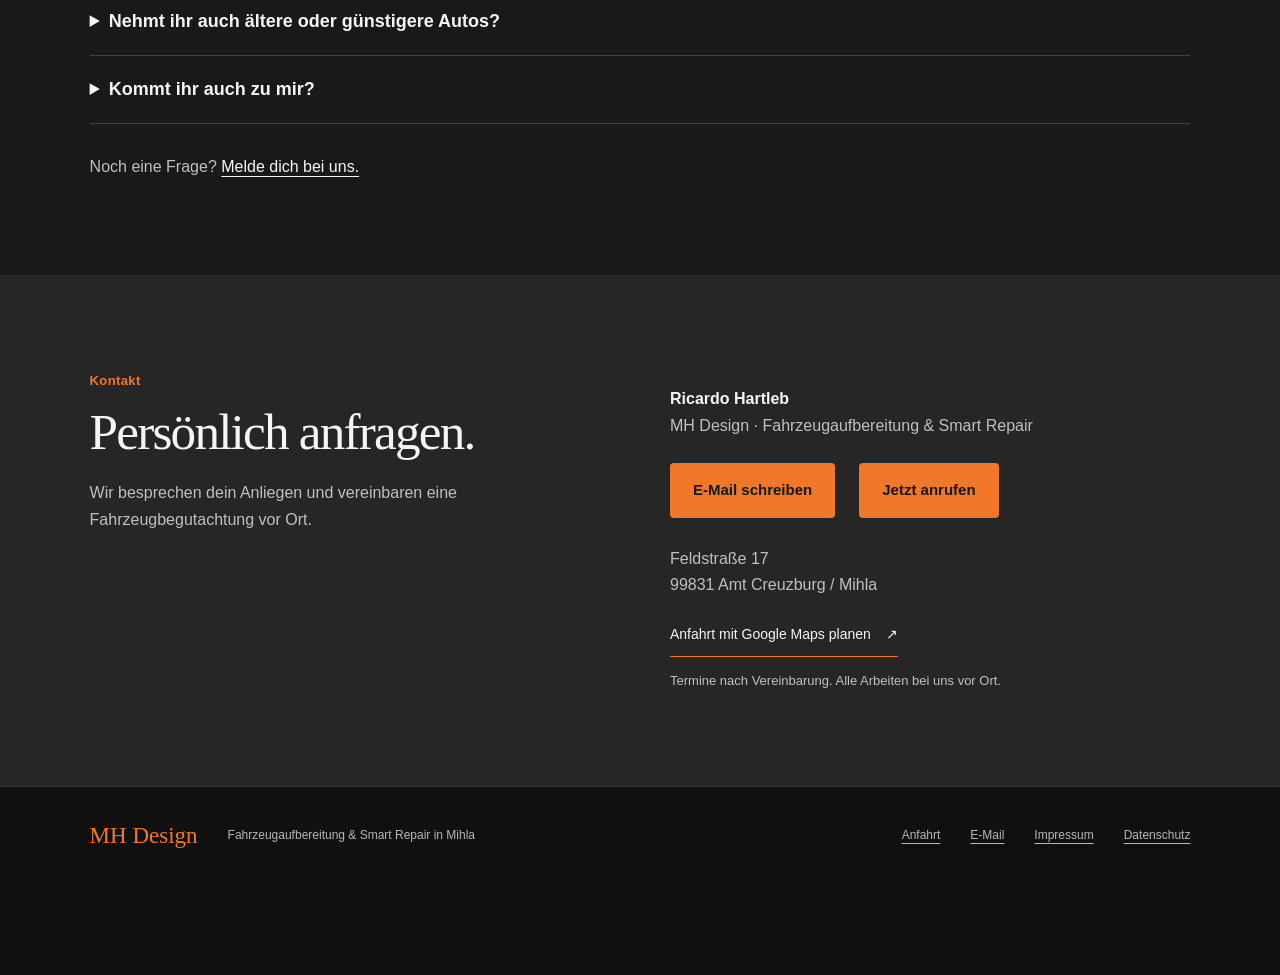
==== commit 87ccf549: "Merge pull request #2 from MH-Design-Smartrepair/inhalt/rechtstexte Impressum und Datenschutz auf ec" ====
--- a/index.html
+++ b/index.html
@@ -1,5 +1,5 @@
 <!doctype html>
-<html lang="de"><head><meta charset="utf-8"><meta name="viewport" content="width=device-width, initial-scale=1"><meta name="theme-color" content="#101010"><meta name="description" content="MH Design in Mihla: Fahrzeugaufbereitung, Kunststoff- und Lederreparaturen sowie Smart Repair für kleine Lackschäden. 25 Jahre Fahrzeugpraxis. Individuelle Begutachtung vor Ort."><meta name="robots" content="noindex,nofollow"><title>MH Design | Fahrzeugaufbereitung & Smart Repair in Mihla</title><link rel="icon" href="assets/favicon.svg" type="image/svg+xml"><link rel="preload" as="image" href="assets/hero-natuerlich.webp"><meta name="color-scheme" content="dark"><link rel="stylesheet" href="styles.css?v=hero-natural-1"><link rel="stylesheet" href="service-cards.css"><link rel="stylesheet" href="motion.css?v=hero-motion-2"><script src="motion.js?v=hero-motion-2" defer></script><script src="site.js" defer></script>
+<html lang="de"><head><meta charset="utf-8"><meta name="viewport" content="width=device-width, initial-scale=1"><meta name="theme-color" content="#101010"><meta name="description" content="MH Design in Mihla: Fahrzeugaufbereitung, Kunststoff- und Lederreparaturen sowie Smart Repair für kleine Lackschäden. 25 Jahre Fahrzeugpraxis. Individuelle Begutachtung vor Ort."><title>MH Design | Fahrzeugaufbereitung & Smart Repair in Mihla</title><link rel="icon" href="assets/favicon.svg" type="image/svg+xml"><link rel="preload" as="image" href="assets/hero-natuerlich.webp"><meta name="color-scheme" content="dark"><link rel="stylesheet" href="styles.css?v=hero-natural-1"><link rel="stylesheet" href="service-cards.css"><link rel="stylesheet" href="motion.css?v=hero-motion-2"><script src="motion.js?v=hero-motion-2" defer></script><script src="site.js" defer></script>
 <link rel="canonical" href="https://mh-design-smartrepair.github.io/">
 <meta property="og:type" content="website">
 <meta property="og:locale" content="de_DE">
@@ -54,5 +54,5 @@
 </section>
 <section id="videoblog" class="section video-blog" aria-labelledby="video-title"><div class="video-heading"><p class="eyebrow">Der Videoblog</p><h2 id="video-title">Einblicke in unsere Arbeit.<br>Und ein bisschen wir.</h2><p class="section-intro">Lerne die Gesichter hinter MH Design kennen und schau dir an, wie Smart Repair Schritt für Schritt abläuft.</p></div><div class="video-grid"><a class="video-card" href="videoblog.html#video-01" aria-label="Ricardo und Franzi: 15-Sekunden-Video ansehen"><div class="video-cover"><img src="assets/video-humor-poster.webp" width="540" height="960" loading="lazy" decoding="async" alt="Ricardo im ersten Motiv des humorvollen Vorstellungsvideos"><span class="play" aria-hidden="true">▶</span><span class="video-duration">0:15</span></div><div class="video-meta"><p class="eyebrow">Ricardo & Franzi</p><h3>Die Sache mit dem Zuhören.</h3><p>Maschinen hören auf Ricardo. Franzi hat ihren eigenen Kopf.</p><span class="video-watch">Video ansehen</span></div></a><a class="video-card" href="videoblog.html#video-02" aria-label="Smart Repair Schritt für Schritt: 43-Sekunden-Video ohne Ton ansehen"><div class="video-cover"><img src="assets/video-aufbereitung-poster.webp" width="478" height="850" loading="lazy" decoding="async" alt="Videomotiv mit dem ersten Arbeitsschritt: Schleifen einer Fahrzeugoberfläche"><span class="play" aria-hidden="true">▶</span><span class="video-duration">0:43 · Ohne Ton</span></div><div class="video-meta"><p class="eyebrow">Schritt für Schritt</p><h3>Smart Repair Schritt für Schritt.</h3><p>Wie Smart Repair abläuft? Hier kannst du reinschauen.</p><span class="video-watch">Video ansehen</span></div></a></div></section>
 <section id="ueber-uns" class="section about" aria-labelledby="about-title"><div><p class="eyebrow">Die Gesichter hinter MH Design</p><h2 id="about-title">Ricardo & Franzi.<br>Jeder macht seins.<br>Zusammen läuft’s.</h2><p>Ricardo kümmert sich um die Fahrzeuge, Franzi um den Rest. Was uns verbindet: klare Absprachen, Sorgfalt und die Fähigkeit, auch mal über uns selbst zu lachen.</p><blockquote class="team-quote"><p>„In der Werkhalle stehe ich nur da und sehe gut aus.“</p><cite>Franzi</cite></blockquote></div><div class="about-story"><p class="experience"><strong>35</strong><span>Jahre Erfahrung zusammen<br>in Handwerk und Organisation</span></p><div class="team-role"><h3>Ricardo – direkt am Fahrzeug.</h3><p>Inhaber Ricardo Hartleb bringt 25 Jahre praktische Erfahrung in Fahrzeugaufbereitung und Smart Repair ein. Ob erster Gebrauchtwagen oder Luxusfahrzeug: Er kümmert sich mit demselben Anspruch um jeden Wagen.</p></div><div class="team-role"><h3>Franzi – damit drumherum alles läuft.</h3><p>Franzi bringt zehn Jahre Erfahrung in Buchhaltung und Organisation mit. Sie kümmert sich um Webauftritt, Terminplanung und alles, was den Laden hinter den Kulissen zusammenhält. Nur die Arbeit direkt am Fahrzeug überlässt sie Ricardo. Und in der Werkhalle? Sorgt sie für den guten Auftritt.</p></div></div></section>
-<section class="section" id="ablauf"><p class="eyebrow">So geht’s</p><h2>Erst ansehen.<br>Dann gemeinsam planen.</h2><p class="section-intro">Eine sorgfältige Begutachtung ist die Grundlage für passende Leistungen und eine nachvollziehbare Kalkulation.</p><div class="steps"><article class="step"><h3>Anliegen besprechen</h3><p>Ruf an oder schreib eine E-Mail. Wir besprechen, was du dir für dein Fahrzeug wünschst.</p></article><article class="step"><h3>Fahrzeug ansehen</h3><p>Bei uns in Mihla prüfen wir den Zustand und besprechen sinnvolle Arbeiten mit dir.</p></article><article class="step"><h3>Aufwand kalkulieren</h3><p>Du erhältst eine individuelle Kalkulation. Zustand und Arbeitsaufwand bestimmen den Preis.</p></article></div></section><section class="section faq" id="faq" aria-labelledby="faq-title"><p class="eyebrow">Häufige Fragen</p><h2 id="faq-title">Kurz gefragt.<br>Klar geantwortet.</h2><details><summary>Was kostet eine Aufbereitung?</summary><p>Jedes Auto bringt seine eigene Geschichte mit. Deshalb kalkulieren wir nach persönlicher Begutachtung – passend zu Zustand, Wünschen und Aufwand.</p></details><details><summary>Wie bekomme ich einen Termin?</summary><p>Ruf an oder schreib uns eine E-Mail. Wir besprechen dein Anliegen und vereinbaren eine Begutachtung bei uns in Mihla.</p></details><details><summary>Wie lange dauert die Aufbereitung?</summary><p>Etwas länger als unser 43-Sekunden-Video. Wie lange genau, hängt vom Fahrzeug und den vereinbarten Arbeiten ab. Das klären wir vorab mit dir.</p></details><details><summary>Geht jeder Kratzer beim Polieren weg?</summary><p>Vieles lässt sich verbessern, zaubern können wir nicht. Wir prüfen den Lack und erklären dir, ob Polieren, Smart Repair oder eine Lackarbeit sinnvoll ist.</p></details><details><summary>Nehmt ihr auch ältere oder günstigere Autos?</summary><p>Na klar. Vom ersten Gebrauchtwagen bis zum Luxusfahrzeug: Jedes Auto bekommt bei uns dieselbe Sorgfalt.</p></details><details><summary>Kommt ihr auch zu mir?</summary><p>Dein Auto kommt zu uns: Alle Arbeiten finden an unserem Standort in der Feldstraße 17 in Mihla statt. Einen mobilen Service bieten wir nicht an.</p></details><p class="faq-contact">Noch eine Frage? <a href="#kontakt">Melde dich bei uns.</a></p></section><section id="kontakt" class="section contact"><div><p class="eyebrow">Kontakt</p><h2>Persönlich anfragen.</h2><p>Wir besprechen dein Anliegen und vereinbaren eine Fahrzeugbegutachtung vor Ort.</p></div><div><p><strong>Ricardo Hartleb</strong><br>MH Design · Fahrzeugaufbereitung & Smart Repair</p><div class="contact-actions"><a class="cta" href="mailto:mhdesign.smartrepair@gmail.com">E-Mail schreiben</a><a class="cta contact-call" href="tel:+491735888050" aria-label="MH Design jetzt anrufen">Jetzt anrufen</a></div><p class="address">Feldstraße 17<br>99831 Amt Creuzburg / Mihla</p><a class="route-link" href="https://www.google.com/maps/dir/?api=1&amp;destination=Feldstra%C3%9Fe%2017%2C%2099831%20Amt%20Creuzburg%2C%20Mihla" target="_blank" rel="noopener noreferrer">Anfahrt mit Google Maps planen <span aria-hidden="true">↗</span></a><p class="contact-note">Termine nach Vereinbarung. Alle Arbeiten bei uns vor Ort.</p></div></section></main><aside class="draft-note">Kursprojekt. Impressum und Datenschutz sind als Projektfassung hinterlegt; die echte Umsatzsteuer-ID ist bewusst ausgelassen.</aside><footer class="footer"><a class="footer-brand" href="index.html">MH Design</a><span>Fahrzeugaufbereitung & Smart Repair in Mihla</span><a href="https://www.google.com/maps/dir/?api=1&amp;destination=Feldstra%C3%9Fe%2017%2C%2099831%20Amt%20Creuzburg%2C%20Mihla" target="_blank" rel="noopener noreferrer">Anfahrt</a><a href="mailto:mhdesign.smartrepair@gmail.com">E-Mail</a><a href="impressum.html">Impressum</a><a href="datenschutz.html">Datenschutz</a></footer><a class="quick-call" href="tel:+491735888050" aria-label="MH Design jetzt anrufen: 0173 5888050"><svg viewBox="0 0 24 24" aria-hidden="true" width="19" height="19" fill="none" stroke="currentColor" stroke-width="1.8" stroke-linecap="round" stroke-linejoin="round"><path d="M7 3H4a1 1 0 0 0-1 1c0 9 8 17 17 17a1 1 0 0 0 1-1v-3l-5-2-2 2a15 15 0 0 1-7-7l2-2z"/></svg><span>Jetzt anrufen</span></a>
+<section class="section" id="ablauf"><p class="eyebrow">So geht’s</p><h2>Erst ansehen.<br>Dann gemeinsam planen.</h2><p class="section-intro">Eine sorgfältige Begutachtung ist die Grundlage für passende Leistungen und eine nachvollziehbare Kalkulation.</p><div class="steps"><article class="step"><h3>Anliegen besprechen</h3><p>Ruf an oder schreib eine E-Mail. Wir besprechen, was du dir für dein Fahrzeug wünschst.</p></article><article class="step"><h3>Fahrzeug ansehen</h3><p>Bei uns in Mihla prüfen wir den Zustand und besprechen sinnvolle Arbeiten mit dir.</p></article><article class="step"><h3>Aufwand kalkulieren</h3><p>Du erhältst eine individuelle Kalkulation. Zustand und Arbeitsaufwand bestimmen den Preis.</p></article></div></section><section class="section faq" id="faq" aria-labelledby="faq-title"><p class="eyebrow">Häufige Fragen</p><h2 id="faq-title">Kurz gefragt.<br>Klar geantwortet.</h2><details><summary>Was kostet eine Aufbereitung?</summary><p>Jedes Auto bringt seine eigene Geschichte mit. Deshalb kalkulieren wir nach persönlicher Begutachtung – passend zu Zustand, Wünschen und Aufwand.</p></details><details><summary>Wie bekomme ich einen Termin?</summary><p>Ruf an oder schreib uns eine E-Mail. Wir besprechen dein Anliegen und vereinbaren eine Begutachtung bei uns in Mihla.</p></details><details><summary>Wie lange dauert die Aufbereitung?</summary><p>Etwas länger als unser 43-Sekunden-Video. Wie lange genau, hängt vom Fahrzeug und den vereinbarten Arbeiten ab. Das klären wir vorab mit dir.</p></details><details><summary>Geht jeder Kratzer beim Polieren weg?</summary><p>Vieles lässt sich verbessern, zaubern können wir nicht. Wir prüfen den Lack und erklären dir, ob Polieren, Smart Repair oder eine Lackarbeit sinnvoll ist.</p></details><details><summary>Nehmt ihr auch ältere oder günstigere Autos?</summary><p>Na klar. Vom ersten Gebrauchtwagen bis zum Luxusfahrzeug: Jedes Auto bekommt bei uns dieselbe Sorgfalt.</p></details><details><summary>Kommt ihr auch zu mir?</summary><p>Dein Auto kommt zu uns: Alle Arbeiten finden an unserem Standort in der Feldstraße 17 in Mihla statt. Einen mobilen Service bieten wir nicht an.</p></details><p class="faq-contact">Noch eine Frage? <a href="#kontakt">Melde dich bei uns.</a></p></section><section id="kontakt" class="section contact"><div><p class="eyebrow">Kontakt</p><h2>Persönlich anfragen.</h2><p>Wir besprechen dein Anliegen und vereinbaren eine Fahrzeugbegutachtung vor Ort.</p></div><div><p><strong>Ricardo Hartleb</strong><br>MH Design · Fahrzeugaufbereitung & Smart Repair</p><div class="contact-actions"><a class="cta" href="mailto:mhdesign.smartrepair@gmail.com">E-Mail schreiben</a><a class="cta contact-call" href="tel:+491735888050" aria-label="MH Design jetzt anrufen">Jetzt anrufen</a></div><p class="address">Feldstraße 17<br>99831 Amt Creuzburg / Mihla</p><a class="route-link" href="https://www.google.com/maps/dir/?api=1&amp;destination=Feldstra%C3%9Fe%2017%2C%2099831%20Amt%20Creuzburg%2C%20Mihla" target="_blank" rel="noopener noreferrer">Anfahrt mit Google Maps planen <span aria-hidden="true">↗</span></a><p class="contact-note">Termine nach Vereinbarung. Alle Arbeiten bei uns vor Ort.</p></div></section></main><footer class="footer"><a class="footer-brand" href="index.html">MH Design</a><span>Fahrzeugaufbereitung & Smart Repair in Mihla</span><a href="https://www.google.com/maps/dir/?api=1&amp;destination=Feldstra%C3%9Fe%2017%2C%2099831%20Amt%20Creuzburg%2C%20Mihla" target="_blank" rel="noopener noreferrer">Anfahrt</a><a href="mailto:mhdesign.smartrepair@gmail.com">E-Mail</a><a href="impressum.html">Impressum</a><a href="datenschutz.html">Datenschutz</a></footer><a class="quick-call" href="tel:+491735888050" aria-label="MH Design jetzt anrufen: 0173 5888050"><svg viewBox="0 0 24 24" aria-hidden="true" width="19" height="19" fill="none" stroke="currentColor" stroke-width="1.8" stroke-linecap="round" stroke-linejoin="round"><path d="M7 3H4a1 1 0 0 0-1 1c0 9 8 17 17 17a1 1 0 0 0 1-1v-3l-5-2-2 2a15 15 0 0 1-7-7l2-2z"/></svg><span>Jetzt anrufen</span></a>
 </body></html>
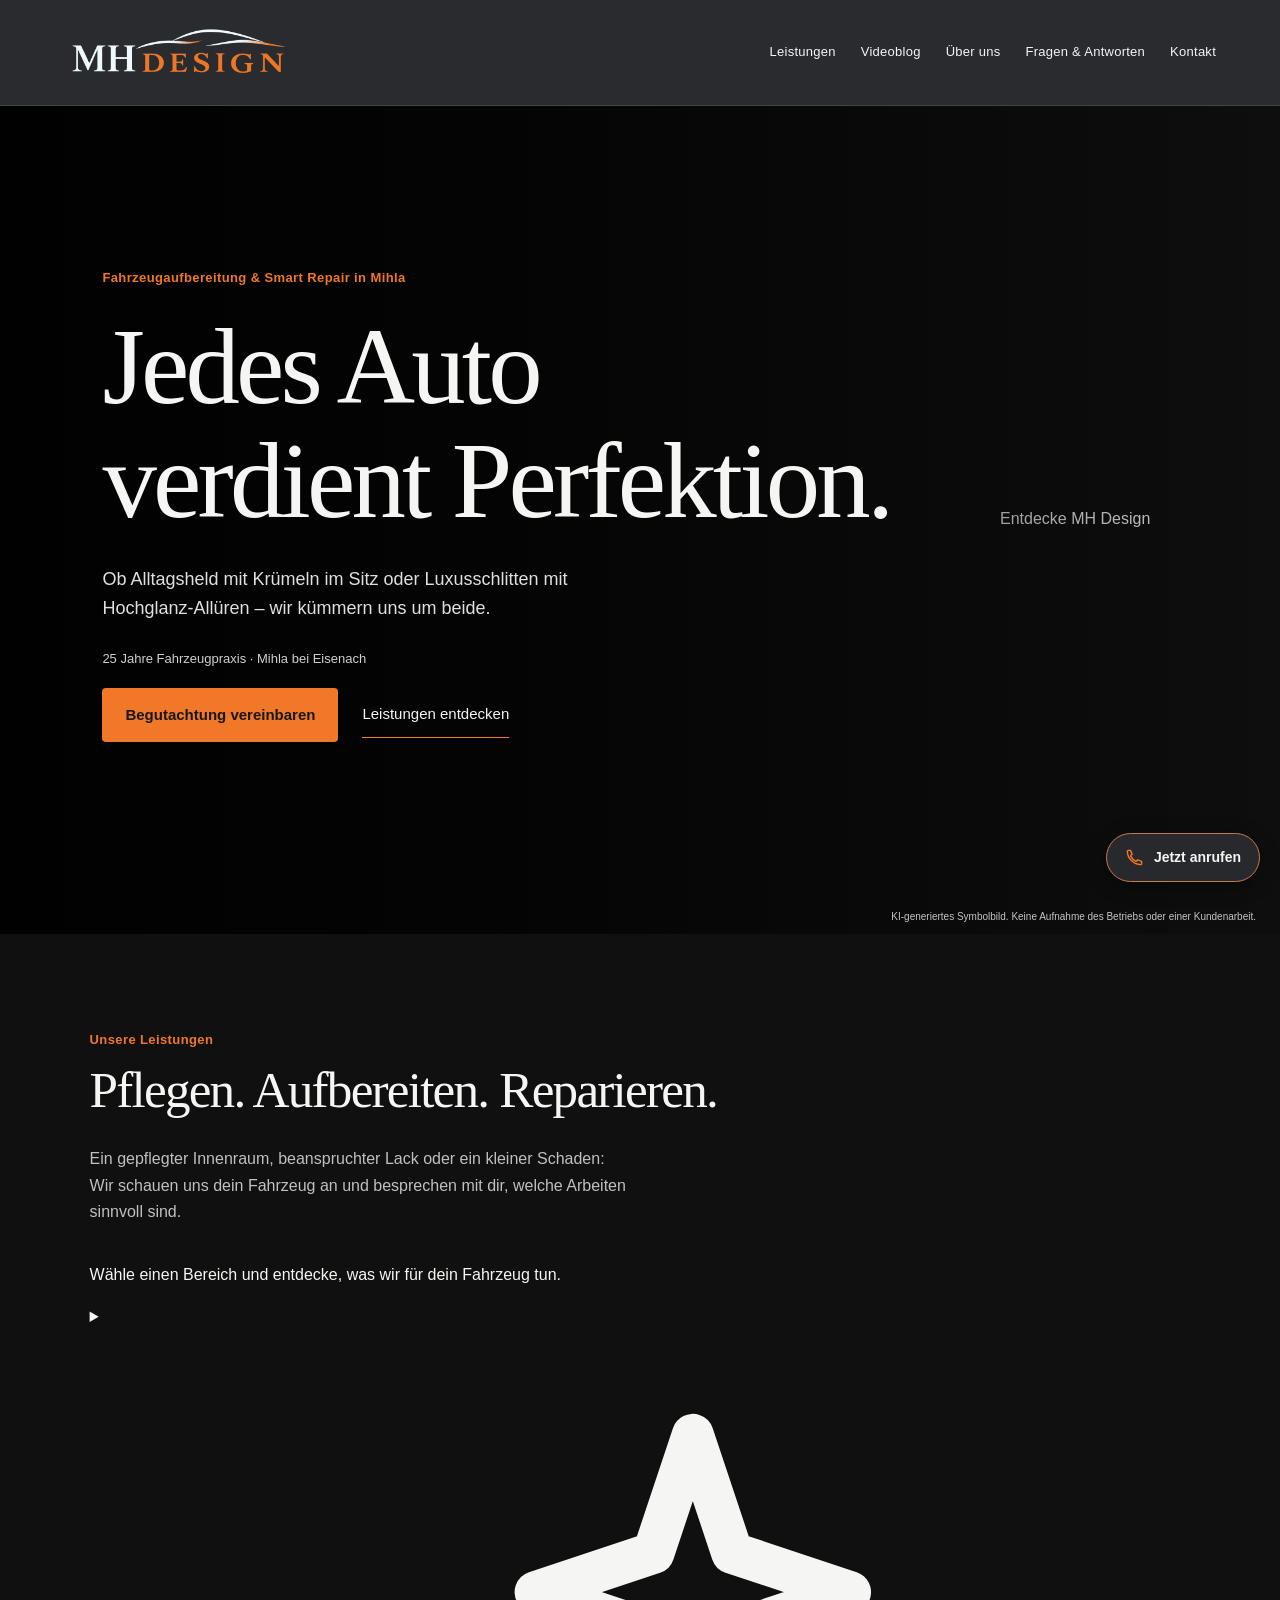
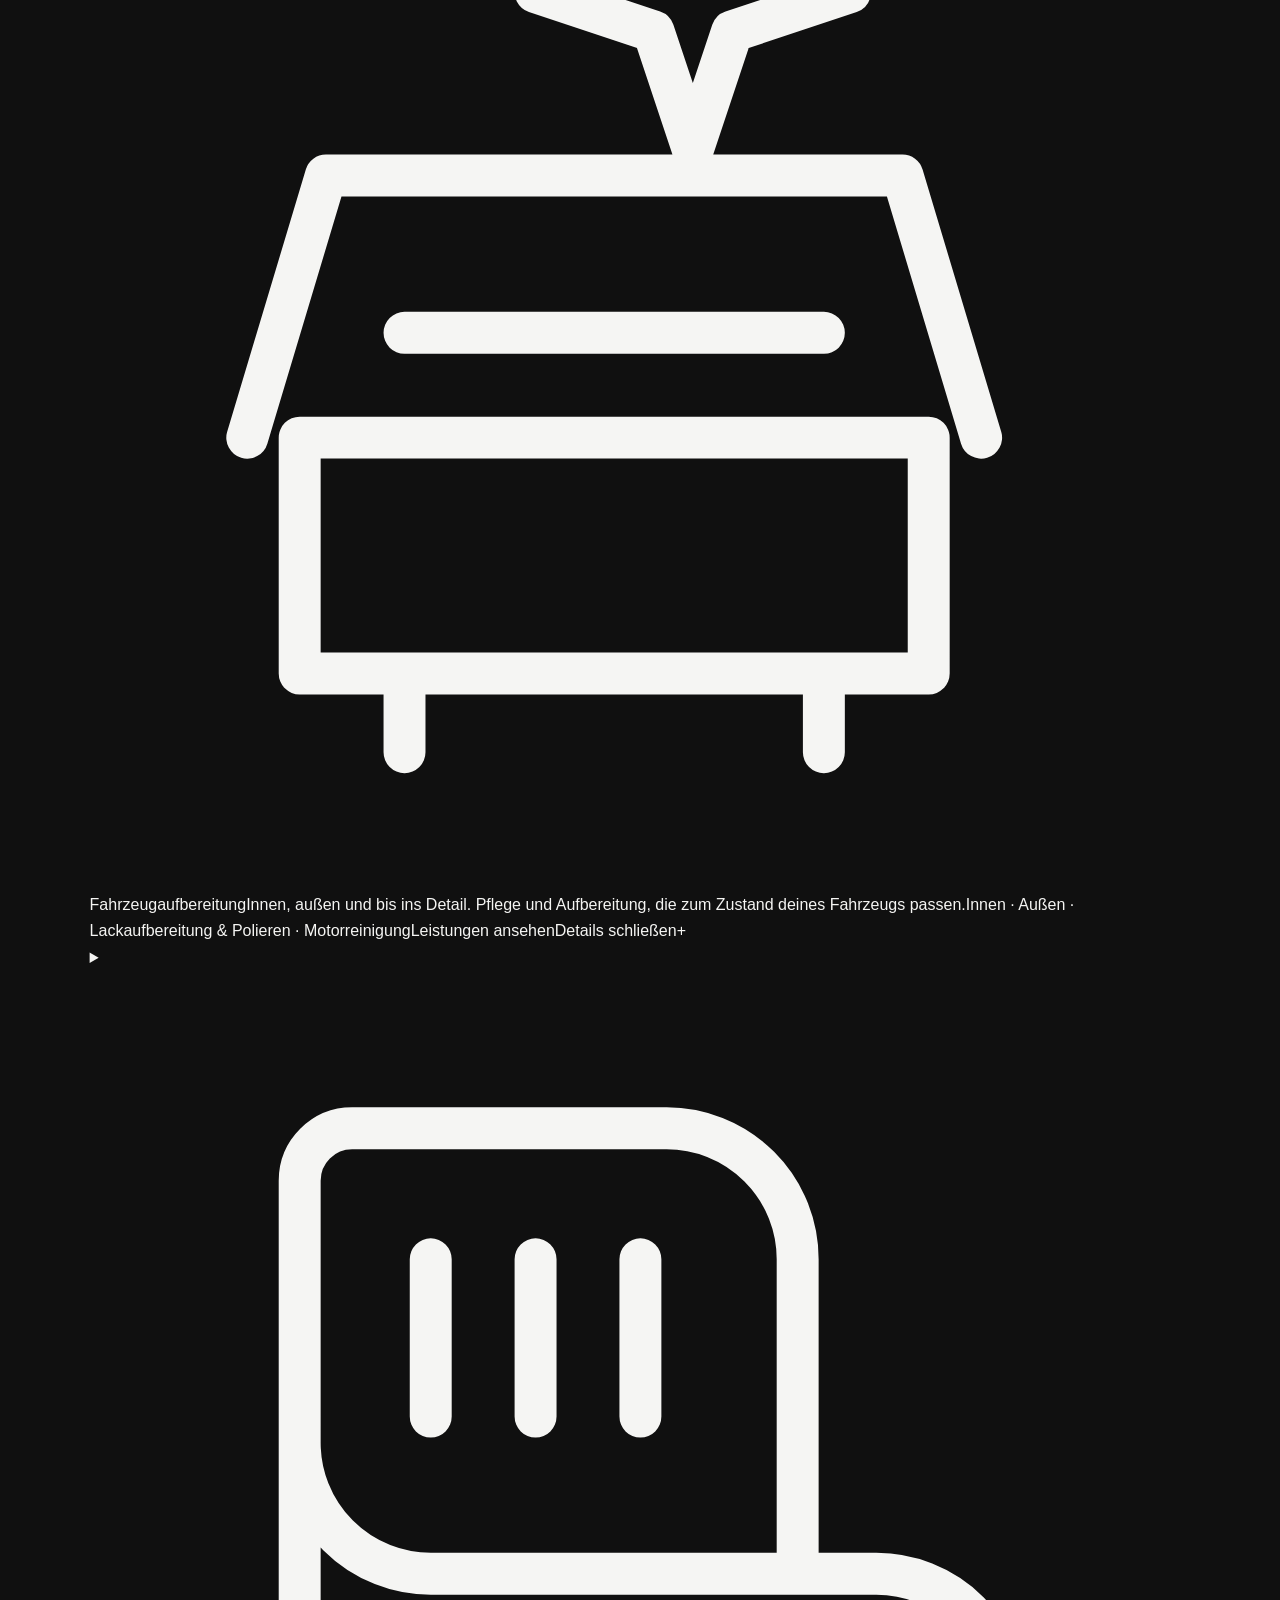
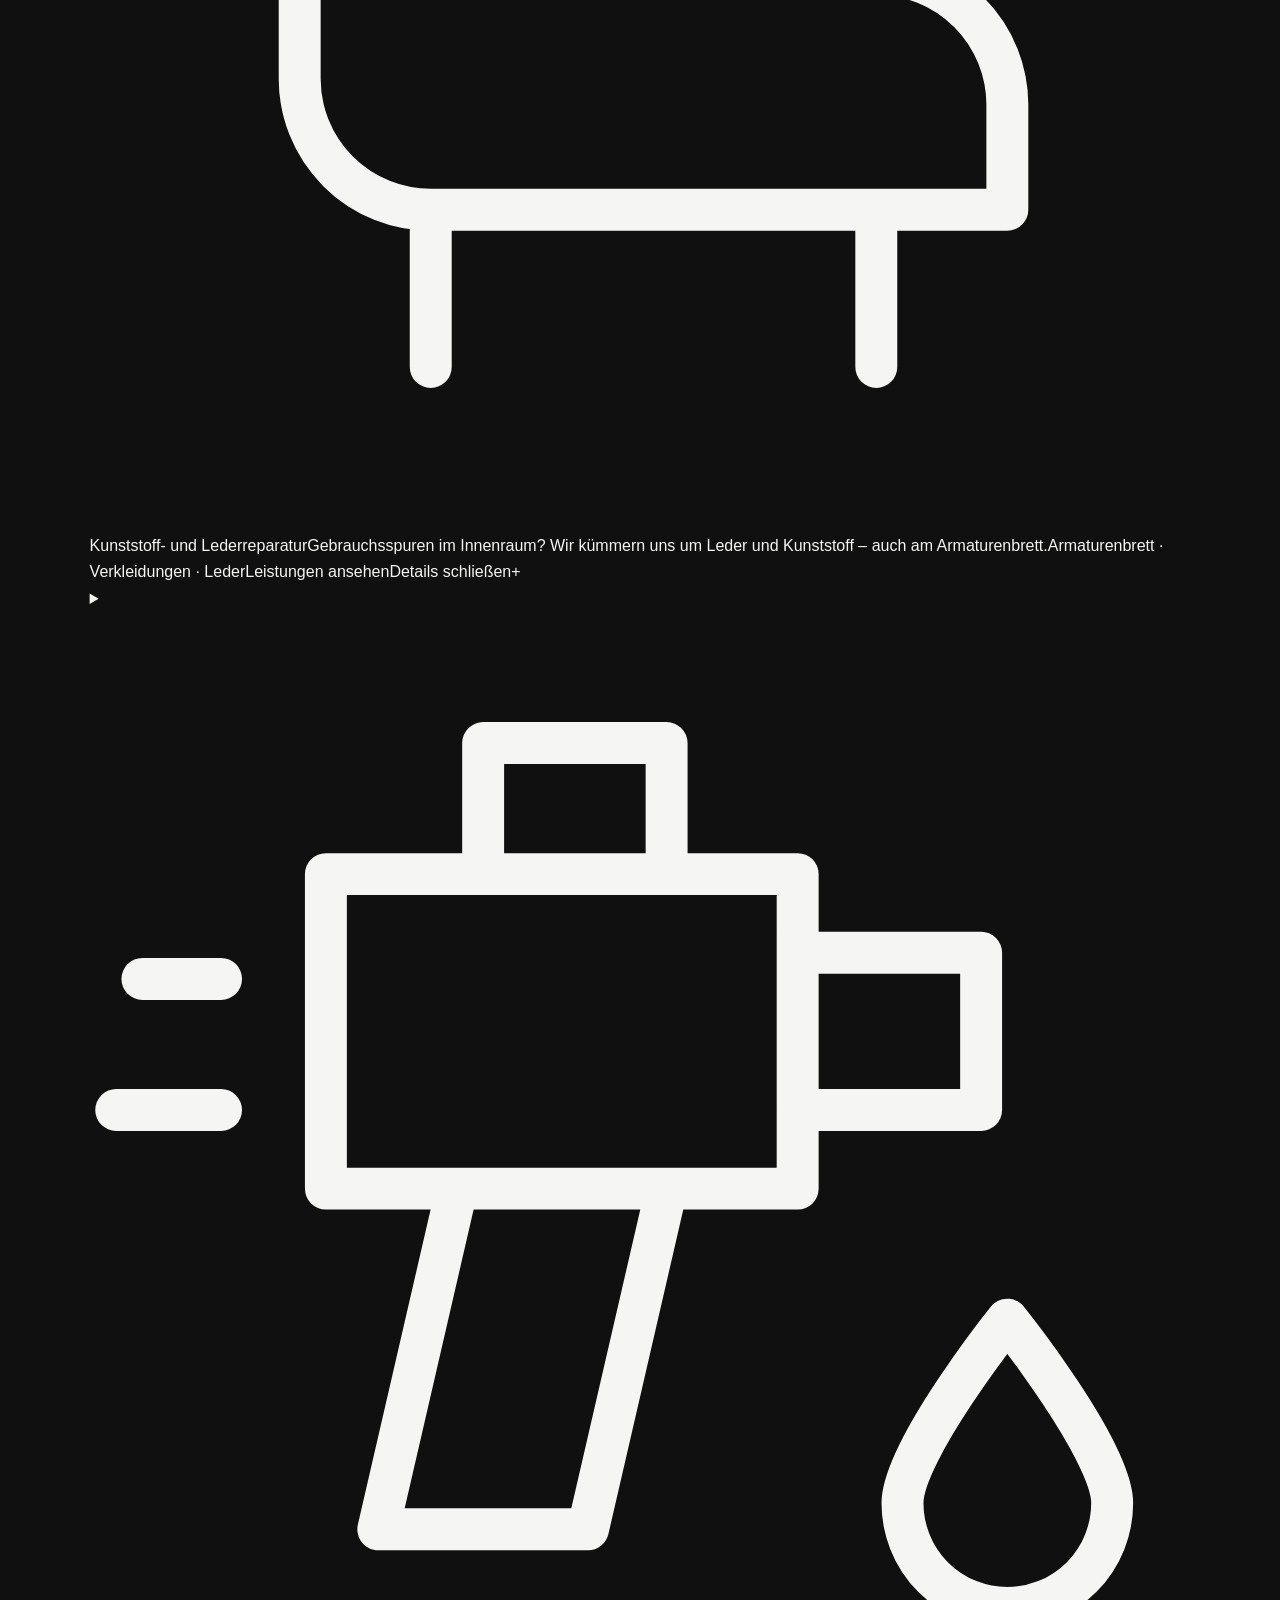
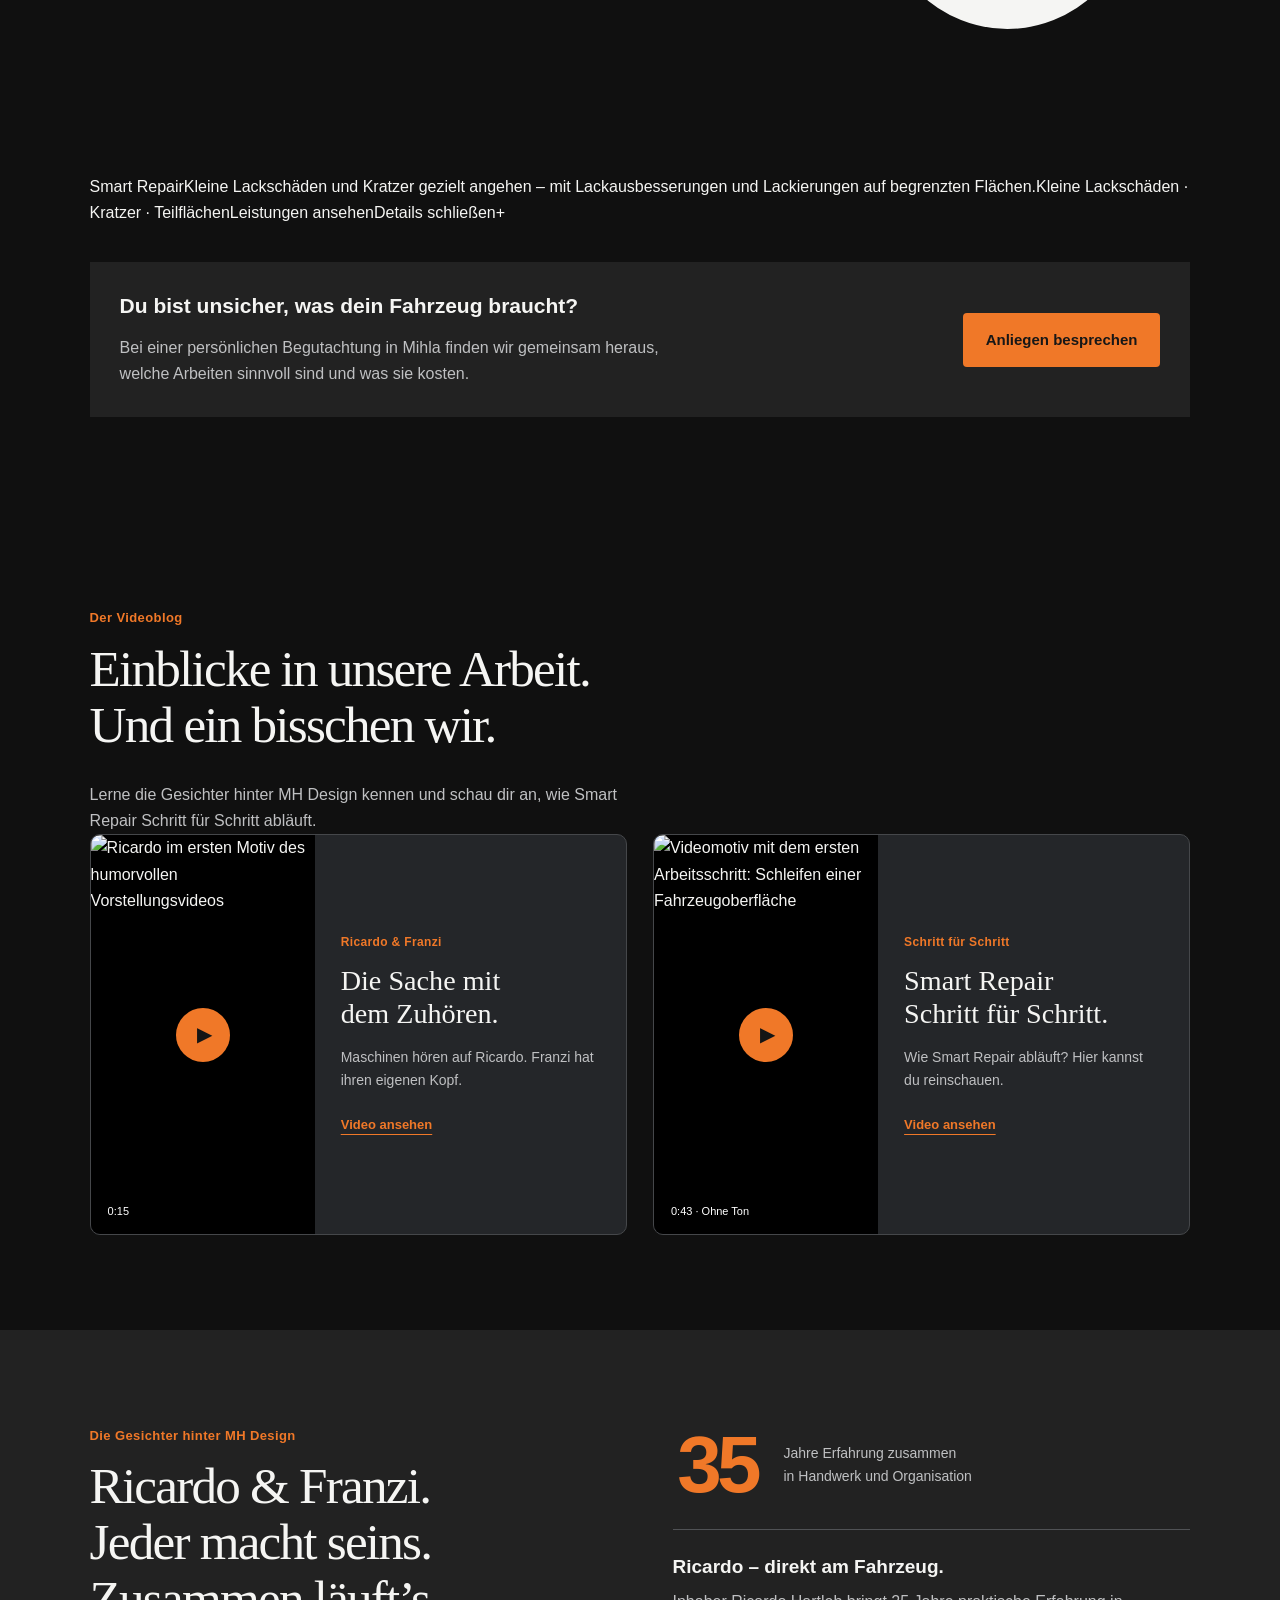
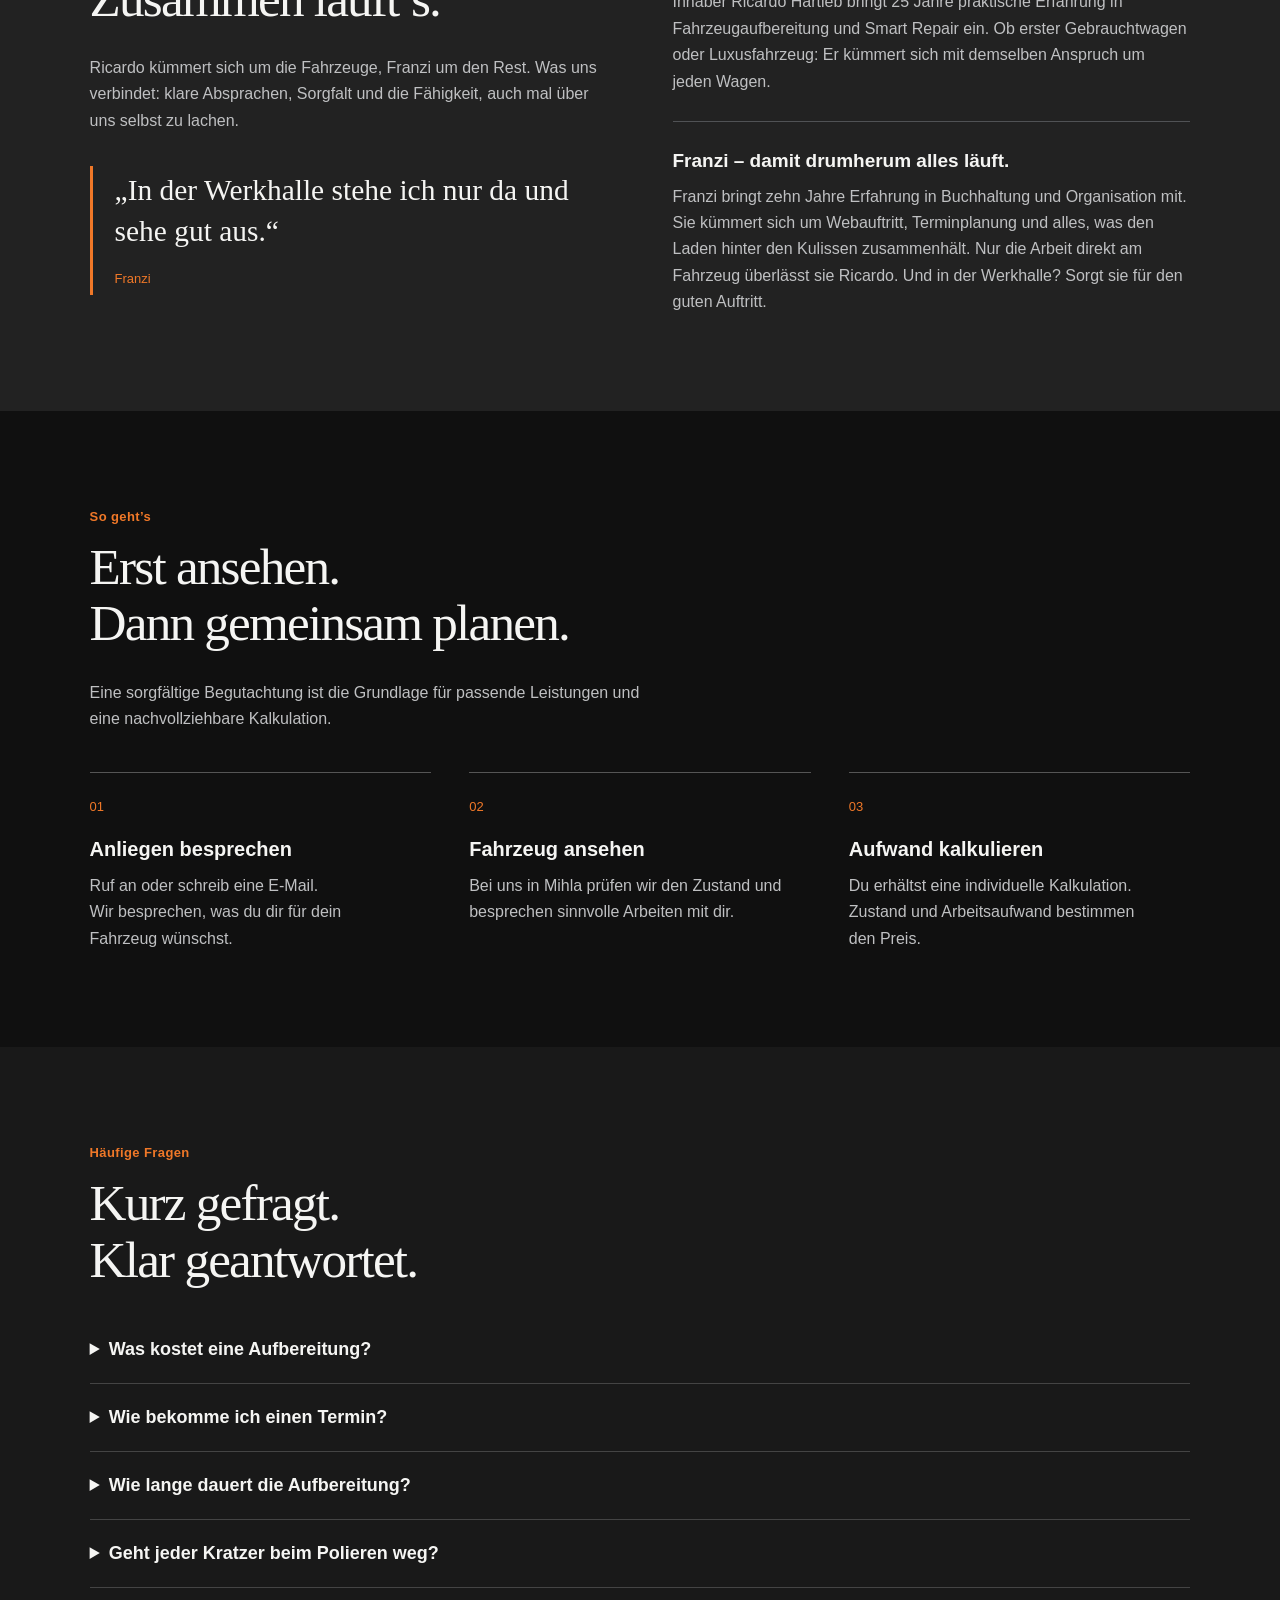
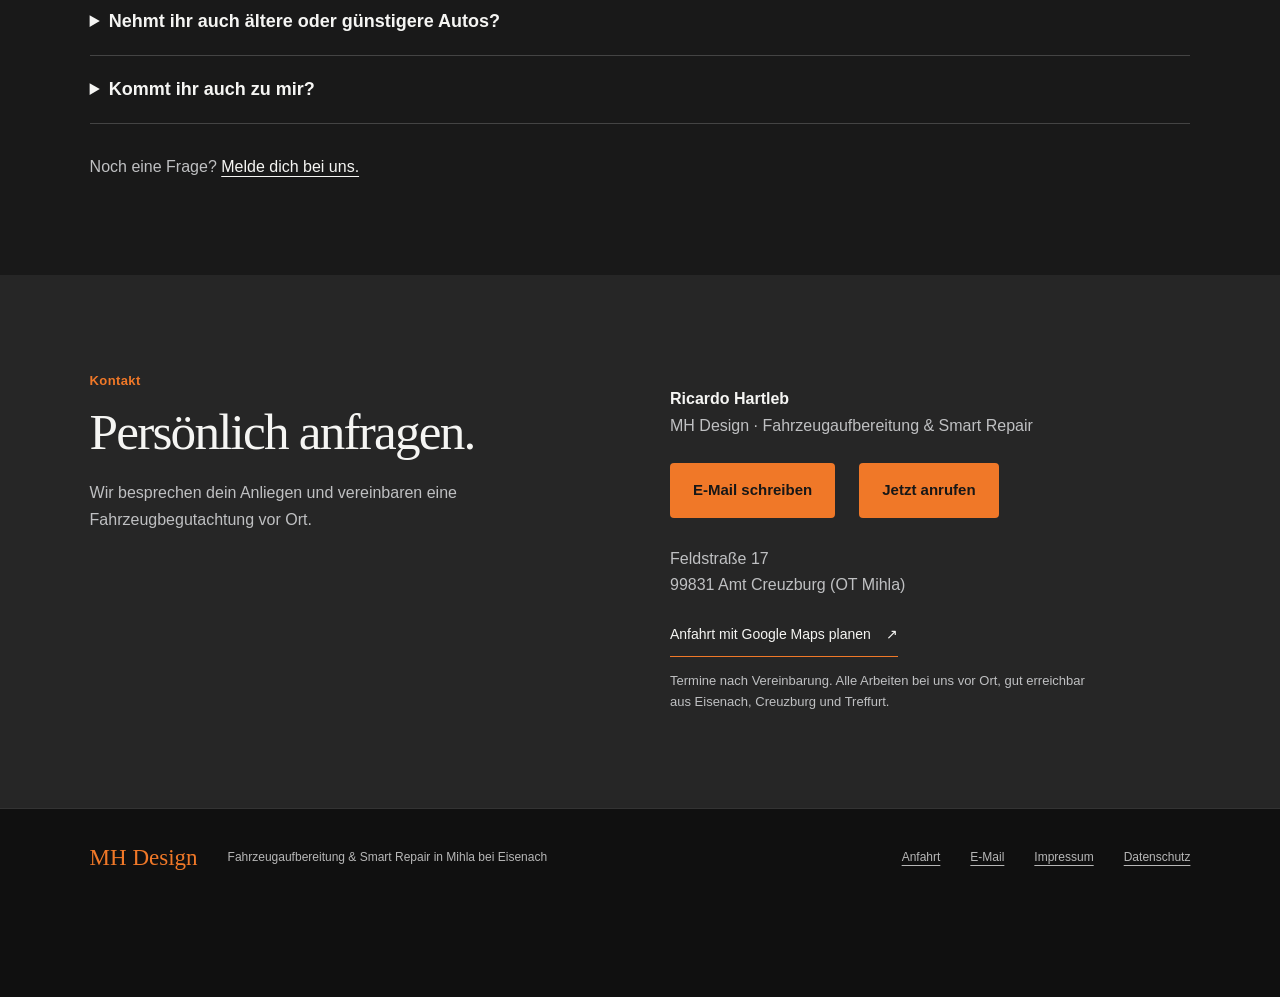
==== commit ec4f3997: "Lokale Sichtbarkeit und Technik verbessern - Adresse einheitlich: 99831 Amt Creuzburg (OT Mihla) - U" ====
--- a/index.html
+++ b/index.html
@@ -1,14 +1,16 @@
 <!doctype html>
-<html lang="de"><head><meta charset="utf-8"><meta name="viewport" content="width=device-width, initial-scale=1"><meta name="theme-color" content="#101010"><meta name="description" content="MH Design in Mihla: Fahrzeugaufbereitung, Kunststoff- und Lederreparaturen sowie Smart Repair für kleine Lackschäden. 25 Jahre Fahrzeugpraxis. Individuelle Begutachtung vor Ort."><title>MH Design | Fahrzeugaufbereitung & Smart Repair in Mihla</title><link rel="icon" href="assets/favicon.svg" type="image/svg+xml"><link rel="preload" as="image" href="assets/hero-natuerlich.webp"><meta name="color-scheme" content="dark"><link rel="stylesheet" href="styles.css?v=hero-natural-1"><link rel="stylesheet" href="service-cards.css"><link rel="stylesheet" href="motion.css?v=hero-motion-2"><script src="motion.js?v=hero-motion-2" defer></script><script src="site.js" defer></script>
+<html lang="de"><head><meta charset="utf-8"><meta name="viewport" content="width=device-width, initial-scale=1"><meta name="theme-color" content="#101010"><meta name="description" content="MH Design in Mihla bei Eisenach: Fahrzeugaufbereitung, Leder- und Kunststoffreparatur und Smart Repair für kleine Lackschäden. Für Eisenach, Creuzburg, Treffurt und den Wartburgkreis."><title>MH Design | Fahrzeugaufbereitung & Smart Repair in Mihla bei Eisenach</title><link rel="icon" href="assets/favicon.svg" type="image/svg+xml"><link rel="preload" as="image" href="assets/hero-natuerlich.webp"><meta name="color-scheme" content="dark"><link rel="stylesheet" href="styles.css?v=hero-natural-1"><link rel="stylesheet" href="service-cards.css"><link rel="stylesheet" href="motion.css?v=hero-motion-2"><script src="motion.js?v=hero-motion-2" defer></script><script src="site.js" defer></script>
 <link rel="canonical" href="https://mh-design-smartrepair.github.io/">
 <meta property="og:type" content="website">
 <meta property="og:locale" content="de_DE">
 <meta property="og:site_name" content="MH Design">
-<meta property="og:title" content="MH Design | Fahrzeugaufbereitung &amp; Smart Repair in Mihla">
-<meta property="og:description" content="MH Design in Mihla: Fahrzeugaufbereitung, Kunststoff- und Lederreparaturen sowie Smart Repair für kleine Lackschäden. 25 Jahre Fahrzeugpraxis. Individuelle Begutachtung vor Ort.">
+<meta property="og:title" content="MH Design | Fahrzeugaufbereitung &amp; Smart Repair in Mihla bei Eisenach">
+<meta property="og:description" content="MH Design in Mihla bei Eisenach: Fahrzeugaufbereitung, Leder- und Kunststoffreparatur und Smart Repair für kleine Lackschäden. Für Eisenach, Creuzburg, Treffurt und den Wartburgkreis.">
 <meta property="og:url" content="https://mh-design-smartrepair.github.io/">
-<meta property="og:image" content="https://mh-design-smartrepair.github.io/assets/video-aufbereitung-poster.webp">
-<meta property="og:image:alt" content="MH Design: Schleifen einer Fahrzeugoberfläche">
+<meta property="og:image" content="https://mh-design-smartrepair.github.io/assets/og-mh-design.jpg">
+<meta property="og:image:width" content="1200">
+<meta property="og:image:height" content="630">
+<meta property="og:image:alt" content="MH Design – Fahrzeugaufbereitung &amp; Smart Repair in Mihla bei Eisenach">
 <meta name="twitter:card" content="summary_large_image">
 <script type="application/ld+json">
 {
@@ -17,25 +19,29 @@
   "@id": "https://mh-design-smartrepair.github.io/#betrieb",
   "name": "MH Design",
   "url": "https://mh-design-smartrepair.github.io/",
-  "description": "MH Design in Mihla: Fahrzeugaufbereitung, Kunststoff- und Lederreparaturen sowie Smart Repair für kleine Lackschäden. 25 Jahre Fahrzeugpraxis. Individuelle Begutachtung vor Ort.",
+  "description": "MH Design in Mihla bei Eisenach: Fahrzeugaufbereitung, Leder- und Kunststoffreparatur und Smart Repair für kleine Lackschäden. Für Eisenach, Creuzburg, Treffurt und den Wartburgkreis.",
   "telephone": "+491735888050",
   "email": "mhdesign.smartrepair@gmail.com",
   "address": {
     "@type": "PostalAddress",
     "streetAddress": "Feldstraße 17",
     "postalCode": "99831",
-    "addressLocality": "Amt Creuzburg / Mihla",
+    "addressLocality": "Amt Creuzburg (OT Mihla)",
+    "addressRegion": "Thüringen",
     "addressCountry": "DE"
   },
   "areaServed": [
     "Mihla",
-    "Amt Creuzburg und Umgebung"
+    "Amt Creuzburg",
+    "Eisenach",
+    "Treffurt",
+    "Wartburgkreis"
   ]
 }
 </script>
 </head>
 <body><div class="scroll-progress" aria-hidden="true"></div><a class="skip" href="#inhalt">Zum Inhalt</a><header class="nav"><a class="brand" href="#start" aria-label="MH Design Startseite"><img src="assets/logo-header.svg" width="2171" height="724" alt="MH Design"></a><nav aria-label="Hauptnavigation"><a href="#leistungen">Leistungen</a><a href="#videoblog">Videoblog</a><a href="#ueber-uns">Über uns</a><a href="#faq">Fragen & Antworten</a><a href="#kontakt">Kontakt</a></nav></header>
-<main id="inhalt"><section class="hero" id="start" aria-label="MH Design Fahrzeugaufbereitung und Smart Repair"><div class="shade"></div><div class="hero-content"><p class="eyebrow">Fahrzeugaufbereitung & Smart Repair in Mihla</p><h1>Jedes Auto verdient Perfektion.</h1><p class="intro">Ob Alltagsheld mit Krümeln im Sitz oder Luxusschlitten mit Hochglanz-Allüren – wir kümmern uns um beide.</p><p class="hero-location">25 Jahre Fahrzeugpraxis · Mihla / Amt Creuzburg</p><div class="hero-actions"><a class="cta" href="#kontakt">Begutachtung vereinbaren</a><a class="secondary" href="#leistungen">Leistungen entdecken</a></div></div><a class="hero-progress" href="#leistungen"><span class="hero-progress-track" aria-hidden="true"></span>Entdecke MH Design</a><button class="motion-toggle" type="button" aria-pressed="false" hidden>Bewegung pausieren</button><p class="image-note">KI-generiertes Symbolbild. Keine Aufnahme des Betriebs oder einer Kundenarbeit.</p></section>
+<main id="inhalt"><section class="hero" id="start" aria-label="MH Design Fahrzeugaufbereitung und Smart Repair"><div class="shade"></div><div class="hero-content"><p class="eyebrow">Fahrzeugaufbereitung & Smart Repair in Mihla</p><h1>Jedes Auto verdient Perfektion.</h1><p class="intro">Ob Alltagsheld mit Krümeln im Sitz oder Luxusschlitten mit Hochglanz-Allüren – wir kümmern uns um beide.</p><p class="hero-location">25 Jahre Fahrzeugpraxis · Mihla bei Eisenach</p><div class="hero-actions"><a class="cta" href="#kontakt">Begutachtung vereinbaren</a><a class="secondary" href="#leistungen">Leistungen entdecken</a></div></div><a class="hero-progress" href="#leistungen"><span class="hero-progress-track" aria-hidden="true"></span>Entdecke MH Design</a><button class="motion-toggle" type="button" aria-pressed="false" hidden>Bewegung pausieren</button><p class="image-note">KI-generiertes Symbolbild. Keine Aufnahme des Betriebs oder einer Kundenarbeit.</p></section>
 <section id="leistungen" class="section services" aria-labelledby="services-title">
 <p class="eyebrow">Unsere Leistungen</p><h2 id="services-title">Pflegen. Aufbereiten. Reparieren.</h2>
 <p class="section-intro">Ein gepflegter Innenraum, beanspruchter Lack oder ein kleiner Schaden: Wir schauen uns dein Fahrzeug an und besprechen mit dir, welche Arbeiten sinnvoll sind.</p>
@@ -54,5 +60,5 @@
 </section>
 <section id="videoblog" class="section video-blog" aria-labelledby="video-title"><div class="video-heading"><p class="eyebrow">Der Videoblog</p><h2 id="video-title">Einblicke in unsere Arbeit.<br>Und ein bisschen wir.</h2><p class="section-intro">Lerne die Gesichter hinter MH Design kennen und schau dir an, wie Smart Repair Schritt für Schritt abläuft.</p></div><div class="video-grid"><a class="video-card" href="videoblog.html#video-01" aria-label="Ricardo und Franzi: 15-Sekunden-Video ansehen"><div class="video-cover"><img src="assets/video-humor-poster.webp" width="540" height="960" loading="lazy" decoding="async" alt="Ricardo im ersten Motiv des humorvollen Vorstellungsvideos"><span class="play" aria-hidden="true">▶</span><span class="video-duration">0:15</span></div><div class="video-meta"><p class="eyebrow">Ricardo & Franzi</p><h3>Die Sache mit dem Zuhören.</h3><p>Maschinen hören auf Ricardo. Franzi hat ihren eigenen Kopf.</p><span class="video-watch">Video ansehen</span></div></a><a class="video-card" href="videoblog.html#video-02" aria-label="Smart Repair Schritt für Schritt: 43-Sekunden-Video ohne Ton ansehen"><div class="video-cover"><img src="assets/video-aufbereitung-poster.webp" width="478" height="850" loading="lazy" decoding="async" alt="Videomotiv mit dem ersten Arbeitsschritt: Schleifen einer Fahrzeugoberfläche"><span class="play" aria-hidden="true">▶</span><span class="video-duration">0:43 · Ohne Ton</span></div><div class="video-meta"><p class="eyebrow">Schritt für Schritt</p><h3>Smart Repair Schritt für Schritt.</h3><p>Wie Smart Repair abläuft? Hier kannst du reinschauen.</p><span class="video-watch">Video ansehen</span></div></a></div></section>
 <section id="ueber-uns" class="section about" aria-labelledby="about-title"><div><p class="eyebrow">Die Gesichter hinter MH Design</p><h2 id="about-title">Ricardo & Franzi.<br>Jeder macht seins.<br>Zusammen läuft’s.</h2><p>Ricardo kümmert sich um die Fahrzeuge, Franzi um den Rest. Was uns verbindet: klare Absprachen, Sorgfalt und die Fähigkeit, auch mal über uns selbst zu lachen.</p><blockquote class="team-quote"><p>„In der Werkhalle stehe ich nur da und sehe gut aus.“</p><cite>Franzi</cite></blockquote></div><div class="about-story"><p class="experience"><strong>35</strong><span>Jahre Erfahrung zusammen<br>in Handwerk und Organisation</span></p><div class="team-role"><h3>Ricardo – direkt am Fahrzeug.</h3><p>Inhaber Ricardo Hartleb bringt 25 Jahre praktische Erfahrung in Fahrzeugaufbereitung und Smart Repair ein. Ob erster Gebrauchtwagen oder Luxusfahrzeug: Er kümmert sich mit demselben Anspruch um jeden Wagen.</p></div><div class="team-role"><h3>Franzi – damit drumherum alles läuft.</h3><p>Franzi bringt zehn Jahre Erfahrung in Buchhaltung und Organisation mit. Sie kümmert sich um Webauftritt, Terminplanung und alles, was den Laden hinter den Kulissen zusammenhält. Nur die Arbeit direkt am Fahrzeug überlässt sie Ricardo. Und in der Werkhalle? Sorgt sie für den guten Auftritt.</p></div></div></section>
-<section class="section" id="ablauf"><p class="eyebrow">So geht’s</p><h2>Erst ansehen.<br>Dann gemeinsam planen.</h2><p class="section-intro">Eine sorgfältige Begutachtung ist die Grundlage für passende Leistungen und eine nachvollziehbare Kalkulation.</p><div class="steps"><article class="step"><h3>Anliegen besprechen</h3><p>Ruf an oder schreib eine E-Mail. Wir besprechen, was du dir für dein Fahrzeug wünschst.</p></article><article class="step"><h3>Fahrzeug ansehen</h3><p>Bei uns in Mihla prüfen wir den Zustand und besprechen sinnvolle Arbeiten mit dir.</p></article><article class="step"><h3>Aufwand kalkulieren</h3><p>Du erhältst eine individuelle Kalkulation. Zustand und Arbeitsaufwand bestimmen den Preis.</p></article></div></section><section class="section faq" id="faq" aria-labelledby="faq-title"><p class="eyebrow">Häufige Fragen</p><h2 id="faq-title">Kurz gefragt.<br>Klar geantwortet.</h2><details><summary>Was kostet eine Aufbereitung?</summary><p>Jedes Auto bringt seine eigene Geschichte mit. Deshalb kalkulieren wir nach persönlicher Begutachtung – passend zu Zustand, Wünschen und Aufwand.</p></details><details><summary>Wie bekomme ich einen Termin?</summary><p>Ruf an oder schreib uns eine E-Mail. Wir besprechen dein Anliegen und vereinbaren eine Begutachtung bei uns in Mihla.</p></details><details><summary>Wie lange dauert die Aufbereitung?</summary><p>Etwas länger als unser 43-Sekunden-Video. Wie lange genau, hängt vom Fahrzeug und den vereinbarten Arbeiten ab. Das klären wir vorab mit dir.</p></details><details><summary>Geht jeder Kratzer beim Polieren weg?</summary><p>Vieles lässt sich verbessern, zaubern können wir nicht. Wir prüfen den Lack und erklären dir, ob Polieren, Smart Repair oder eine Lackarbeit sinnvoll ist.</p></details><details><summary>Nehmt ihr auch ältere oder günstigere Autos?</summary><p>Na klar. Vom ersten Gebrauchtwagen bis zum Luxusfahrzeug: Jedes Auto bekommt bei uns dieselbe Sorgfalt.</p></details><details><summary>Kommt ihr auch zu mir?</summary><p>Dein Auto kommt zu uns: Alle Arbeiten finden an unserem Standort in der Feldstraße 17 in Mihla statt. Einen mobilen Service bieten wir nicht an.</p></details><p class="faq-contact">Noch eine Frage? <a href="#kontakt">Melde dich bei uns.</a></p></section><section id="kontakt" class="section contact"><div><p class="eyebrow">Kontakt</p><h2>Persönlich anfragen.</h2><p>Wir besprechen dein Anliegen und vereinbaren eine Fahrzeugbegutachtung vor Ort.</p></div><div><p><strong>Ricardo Hartleb</strong><br>MH Design · Fahrzeugaufbereitung & Smart Repair</p><div class="contact-actions"><a class="cta" href="mailto:mhdesign.smartrepair@gmail.com">E-Mail schreiben</a><a class="cta contact-call" href="tel:+491735888050" aria-label="MH Design jetzt anrufen">Jetzt anrufen</a></div><p class="address">Feldstraße 17<br>99831 Amt Creuzburg / Mihla</p><a class="route-link" href="https://www.google.com/maps/dir/?api=1&amp;destination=Feldstra%C3%9Fe%2017%2C%2099831%20Amt%20Creuzburg%2C%20Mihla" target="_blank" rel="noopener noreferrer">Anfahrt mit Google Maps planen <span aria-hidden="true">↗</span></a><p class="contact-note">Termine nach Vereinbarung. Alle Arbeiten bei uns vor Ort.</p></div></section></main><footer class="footer"><a class="footer-brand" href="index.html">MH Design</a><span>Fahrzeugaufbereitung & Smart Repair in Mihla</span><a href="https://www.google.com/maps/dir/?api=1&amp;destination=Feldstra%C3%9Fe%2017%2C%2099831%20Amt%20Creuzburg%2C%20Mihla" target="_blank" rel="noopener noreferrer">Anfahrt</a><a href="mailto:mhdesign.smartrepair@gmail.com">E-Mail</a><a href="impressum.html">Impressum</a><a href="datenschutz.html">Datenschutz</a></footer><a class="quick-call" href="tel:+491735888050" aria-label="MH Design jetzt anrufen: 0173 5888050"><svg viewBox="0 0 24 24" aria-hidden="true" width="19" height="19" fill="none" stroke="currentColor" stroke-width="1.8" stroke-linecap="round" stroke-linejoin="round"><path d="M7 3H4a1 1 0 0 0-1 1c0 9 8 17 17 17a1 1 0 0 0 1-1v-3l-5-2-2 2a15 15 0 0 1-7-7l2-2z"/></svg><span>Jetzt anrufen</span></a>
+<section class="section" id="ablauf"><p class="eyebrow">So geht’s</p><h2>Erst ansehen.<br>Dann gemeinsam planen.</h2><p class="section-intro">Eine sorgfältige Begutachtung ist die Grundlage für passende Leistungen und eine nachvollziehbare Kalkulation.</p><div class="steps"><article class="step"><h3>Anliegen besprechen</h3><p>Ruf an oder schreib eine E-Mail. Wir besprechen, was du dir für dein Fahrzeug wünschst.</p></article><article class="step"><h3>Fahrzeug ansehen</h3><p>Bei uns in Mihla prüfen wir den Zustand und besprechen sinnvolle Arbeiten mit dir.</p></article><article class="step"><h3>Aufwand kalkulieren</h3><p>Du erhältst eine individuelle Kalkulation. Zustand und Arbeitsaufwand bestimmen den Preis.</p></article></div></section><section class="section faq" id="faq" aria-labelledby="faq-title"><p class="eyebrow">Häufige Fragen</p><h2 id="faq-title">Kurz gefragt.<br>Klar geantwortet.</h2><details><summary>Was kostet eine Aufbereitung?</summary><p>Jedes Auto bringt seine eigene Geschichte mit. Deshalb kalkulieren wir nach persönlicher Begutachtung – passend zu Zustand, Wünschen und Aufwand.</p></details><details><summary>Wie bekomme ich einen Termin?</summary><p>Ruf an oder schreib uns eine E-Mail. Wir besprechen dein Anliegen und vereinbaren eine Begutachtung bei uns in Mihla.</p></details><details><summary>Wie lange dauert die Aufbereitung?</summary><p>Etwas länger als unser 43-Sekunden-Video. Wie lange genau, hängt vom Fahrzeug und den vereinbarten Arbeiten ab. Das klären wir vorab mit dir.</p></details><details><summary>Geht jeder Kratzer beim Polieren weg?</summary><p>Vieles lässt sich verbessern, zaubern können wir nicht. Wir prüfen den Lack und erklären dir, ob Polieren, Smart Repair oder eine Lackarbeit sinnvoll ist.</p></details><details><summary>Nehmt ihr auch ältere oder günstigere Autos?</summary><p>Na klar. Vom ersten Gebrauchtwagen bis zum Luxusfahrzeug: Jedes Auto bekommt bei uns dieselbe Sorgfalt.</p></details><details><summary>Kommt ihr auch zu mir?</summary><p>Dein Auto kommt zu uns: Alle Arbeiten finden an unserem Standort in der Feldstraße 17 in Mihla statt. Einen mobilen Service bieten wir nicht an. Der Weg lohnt sich aber auch aus Eisenach, Creuzburg, Treffurt und dem übrigen Wartburgkreis.</p></details><p class="faq-contact">Noch eine Frage? <a href="#kontakt">Melde dich bei uns.</a></p></section><section id="kontakt" class="section contact"><div><p class="eyebrow">Kontakt</p><h2>Persönlich anfragen.</h2><p>Wir besprechen dein Anliegen und vereinbaren eine Fahrzeugbegutachtung vor Ort.</p></div><div><p><strong>Ricardo Hartleb</strong><br>MH Design · Fahrzeugaufbereitung & Smart Repair</p><div class="contact-actions"><a class="cta" href="mailto:mhdesign.smartrepair@gmail.com">E-Mail schreiben</a><a class="cta contact-call" href="tel:+491735888050" aria-label="MH Design jetzt anrufen">Jetzt anrufen</a></div><p class="address">Feldstraße 17<br>99831 Amt Creuzburg (OT Mihla)</p><a class="route-link" href="https://www.google.com/maps/dir/?api=1&amp;destination=Feldstra%C3%9Fe%2017%2C%2099831%20Amt%20Creuzburg%2C%20Mihla" target="_blank" rel="noopener noreferrer">Anfahrt mit Google Maps planen <span aria-hidden="true">↗</span></a><p class="contact-note">Termine nach Vereinbarung. Alle Arbeiten bei uns vor Ort, gut erreichbar aus Eisenach, Creuzburg und Treffurt.</p></div></section></main><footer class="footer"><a class="footer-brand" href="index.html">MH Design</a><span>Fahrzeugaufbereitung & Smart Repair in Mihla bei Eisenach</span><a href="https://www.google.com/maps/dir/?api=1&amp;destination=Feldstra%C3%9Fe%2017%2C%2099831%20Amt%20Creuzburg%2C%20Mihla" target="_blank" rel="noopener noreferrer">Anfahrt</a><a href="mailto:mhdesign.smartrepair@gmail.com">E-Mail</a><a href="impressum.html">Impressum</a><a href="datenschutz.html">Datenschutz</a></footer><a class="quick-call" href="tel:+491735888050" aria-label="MH Design jetzt anrufen: 0173 5888050"><svg viewBox="0 0 24 24" aria-hidden="true" width="19" height="19" fill="none" stroke="currentColor" stroke-width="1.8" stroke-linecap="round" stroke-linejoin="round"><path d="M7 3H4a1 1 0 0 0-1 1c0 9 8 17 17 17a1 1 0 0 0 1-1v-3l-5-2-2 2a15 15 0 0 1-7-7l2-2z"/></svg><span>Jetzt anrufen</span></a>
 </body></html>
--- a/styles.css
+++ b/styles.css
@@ -47,3 +47,4 @@
 @media(max-width:520px){.video-grid{grid-template-columns:1fr}.video-card{grid-template-columns:minmax(110px,.7fr) minmax(0,1fr)}.video-cover{aspect-ratio:9/16}.video-meta{padding:20px}.video-meta h3{font-size:25px}.service-consult{padding:24px}.hero-actions .cta{width:100%}.quick-call{font-size:13px;padding:11px 16px}.hero-location{font-size:12px}}
 @media(max-width:360px){.video-card{grid-template-columns:1fr}.video-cover{aspect-ratio:4/3}}
 @media(prefers-reduced-motion:reduce){html{scroll-behavior:auto}*,*::before,*::after{scroll-behavior:auto!important}.cta,.secondary,.quick-call,.video-card,.nav nav a{transition:none}}
+@media(max-width:760px){.nav{flex-wrap:nowrap;flex-direction:column;align-items:flex-start;gap:6px;padding:12px 20px 4px}.brand img{width:150px}.nav nav{flex-wrap:nowrap;overflow-x:auto;width:calc(100% + 40px);margin:0 -20px;padding:0 20px;gap:0 18px;scrollbar-width:none;-webkit-overflow-scrolling:touch}.nav nav::-webkit-scrollbar{display:none}.nav nav a{flex:0 0 auto;white-space:nowrap}}
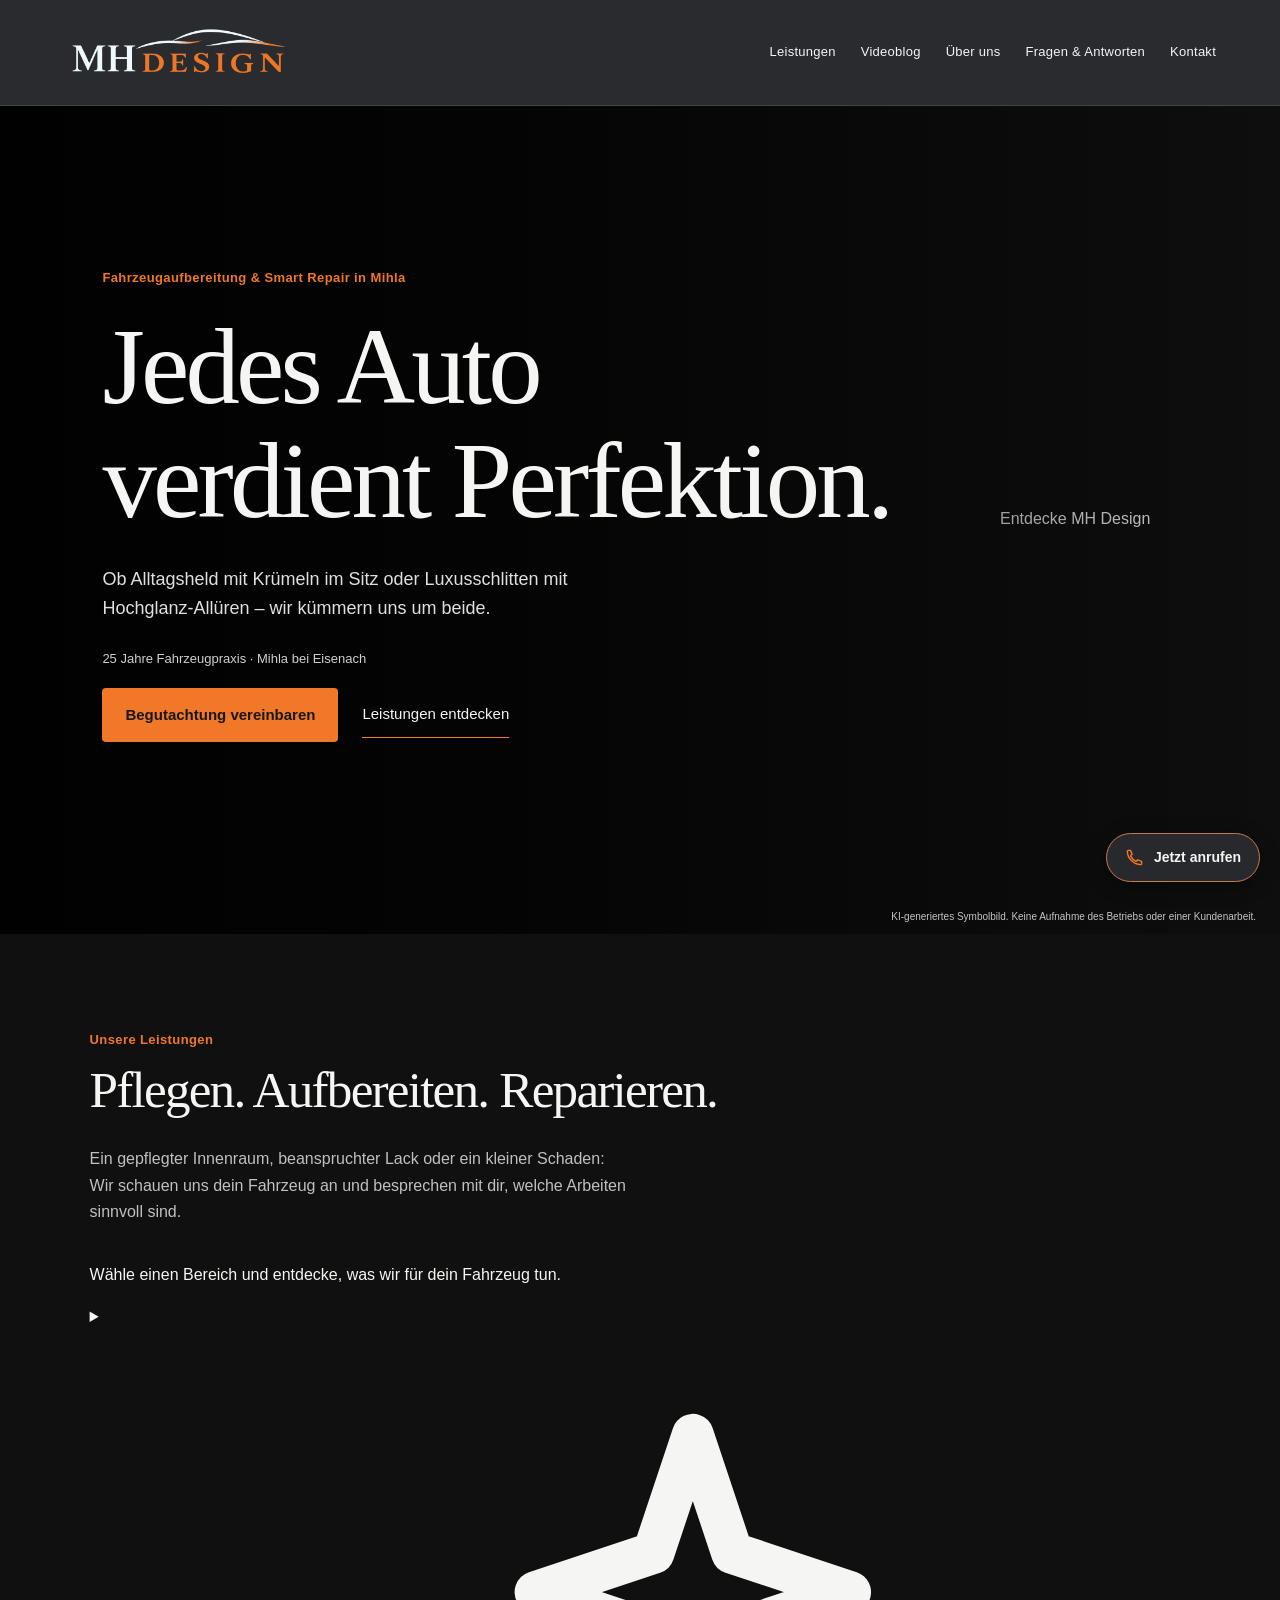
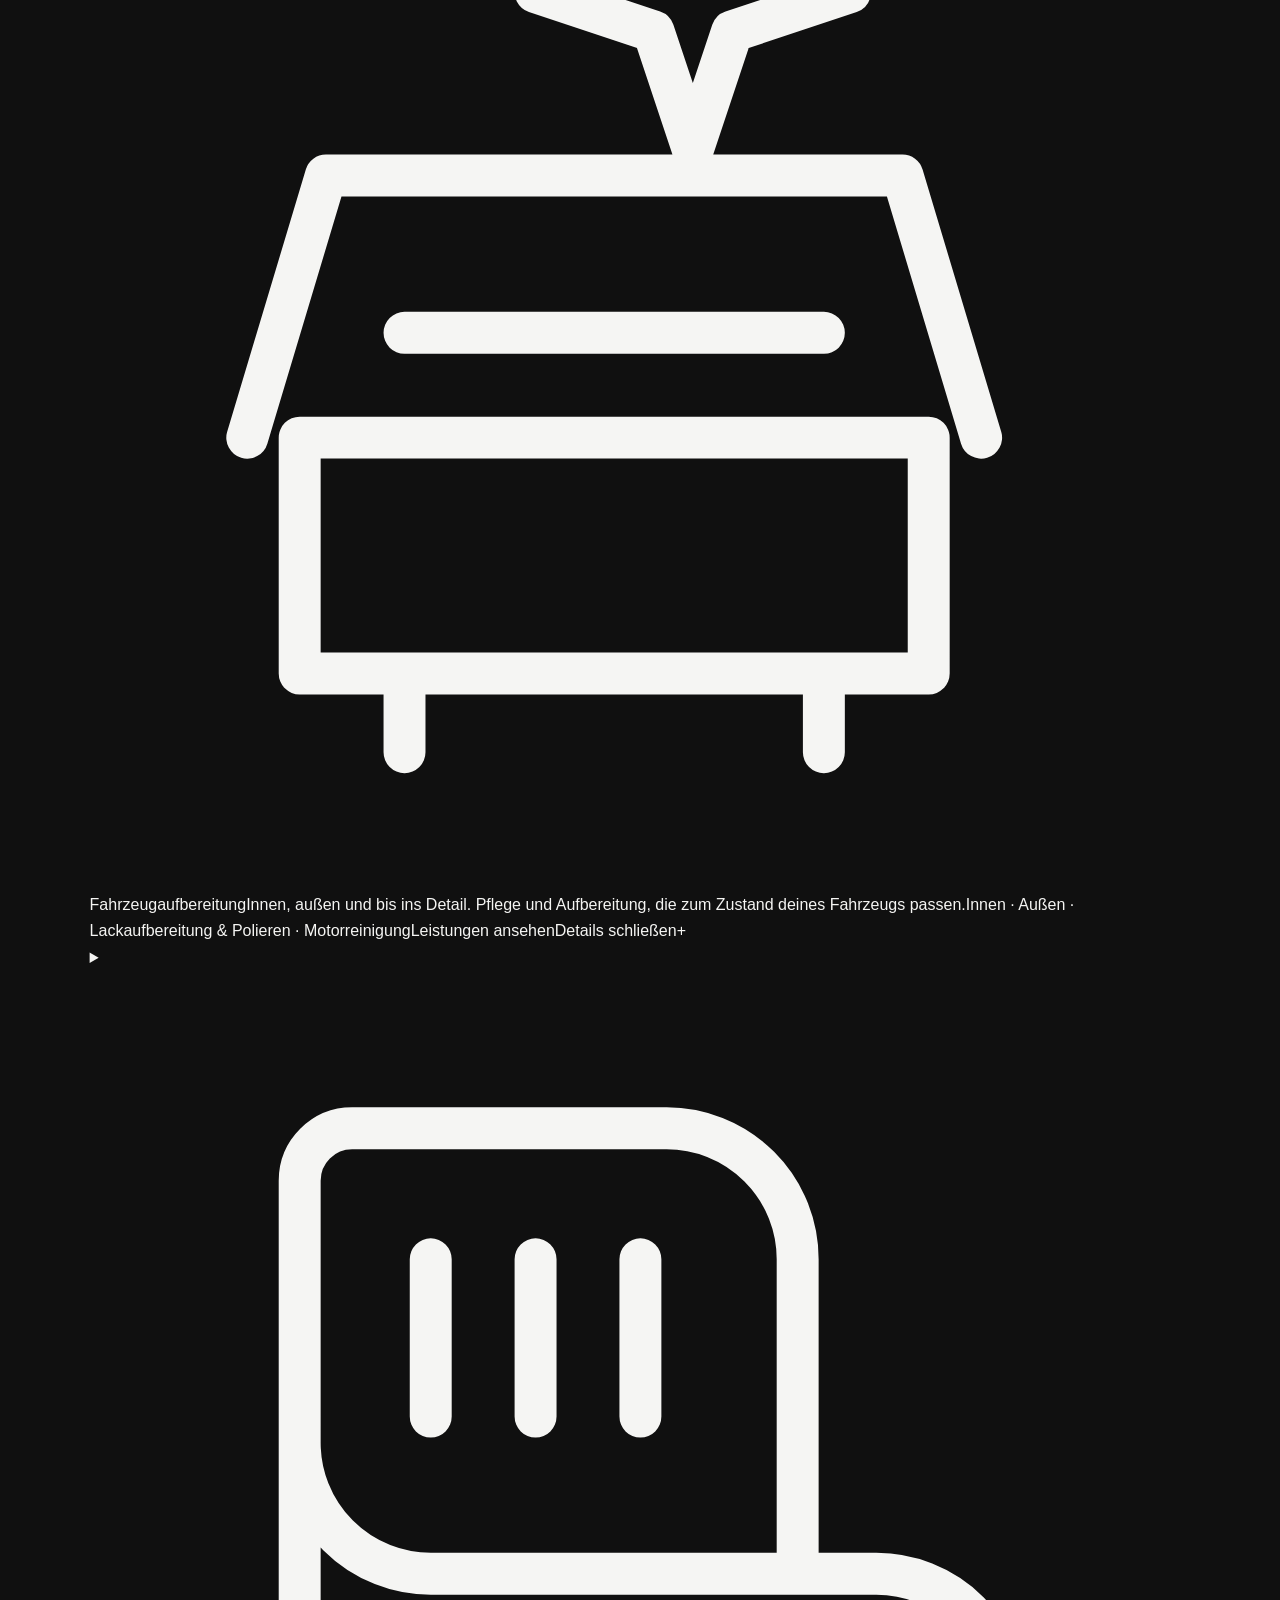
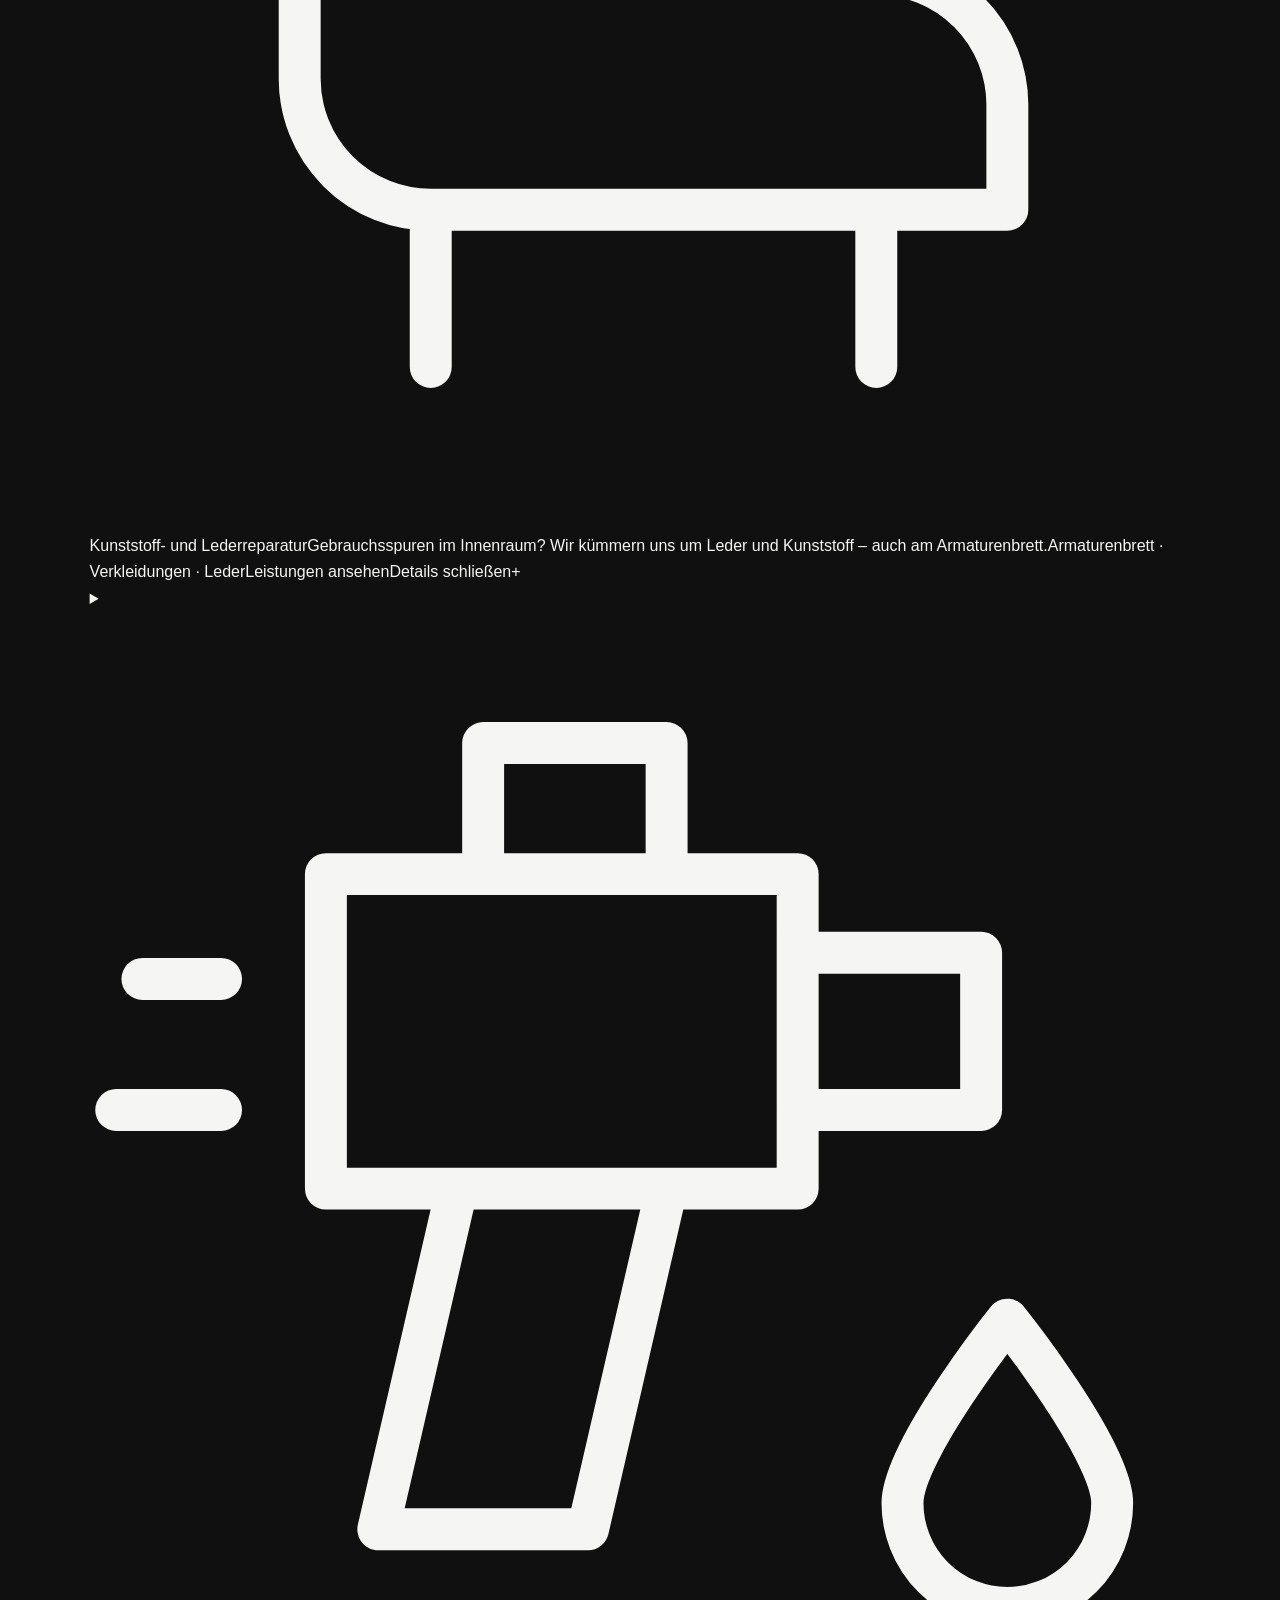
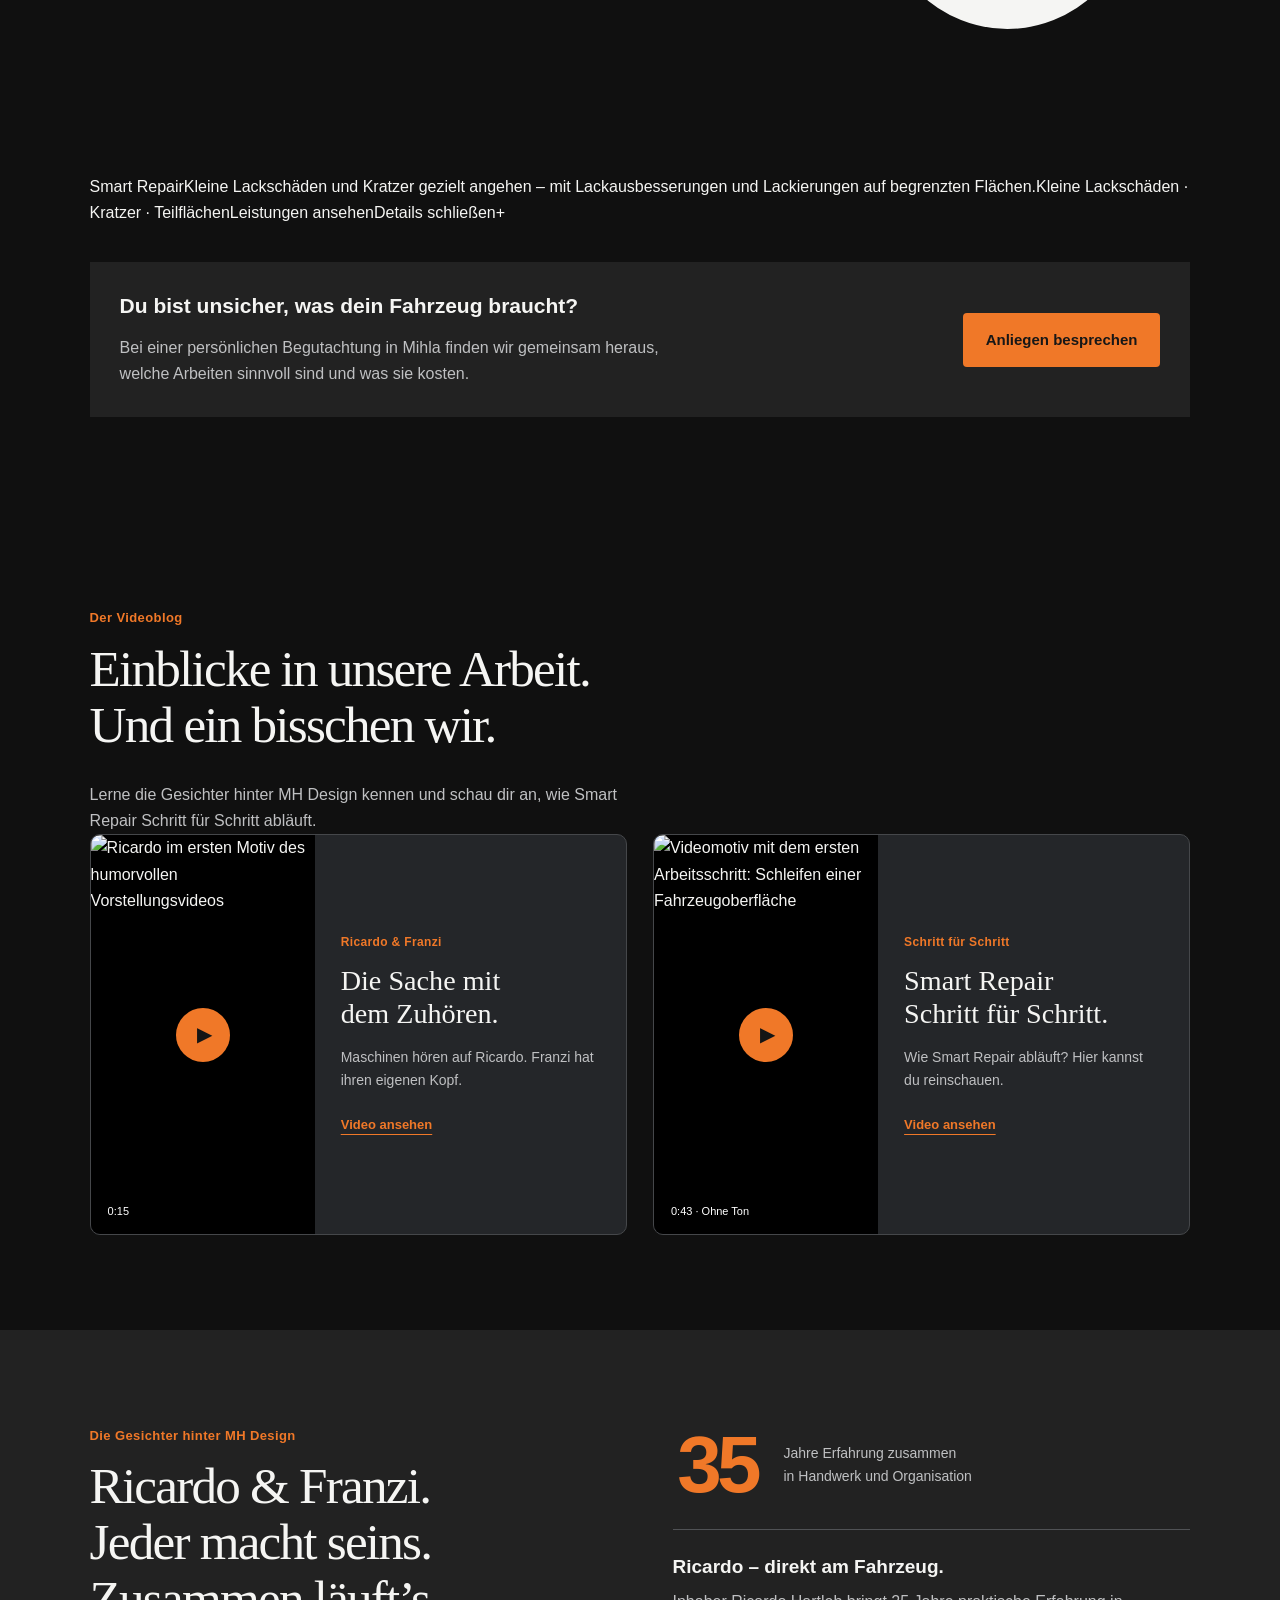
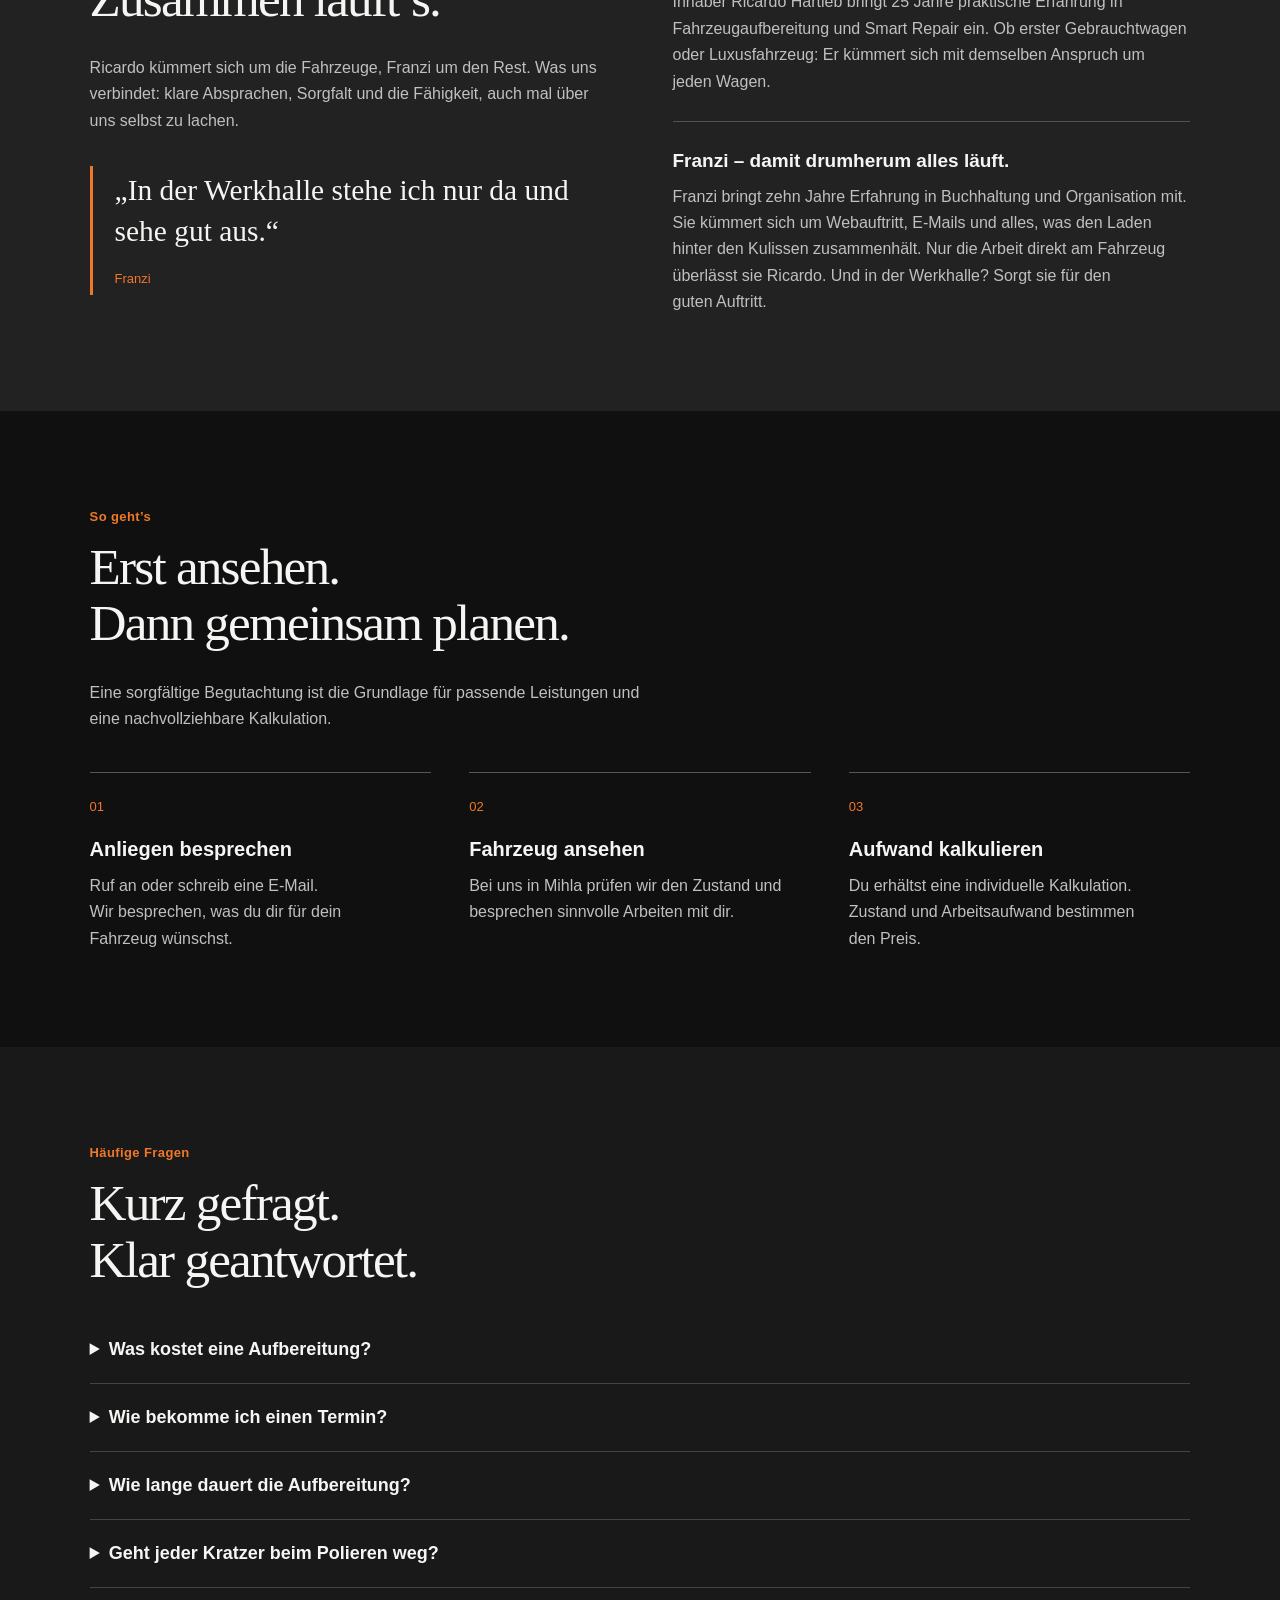
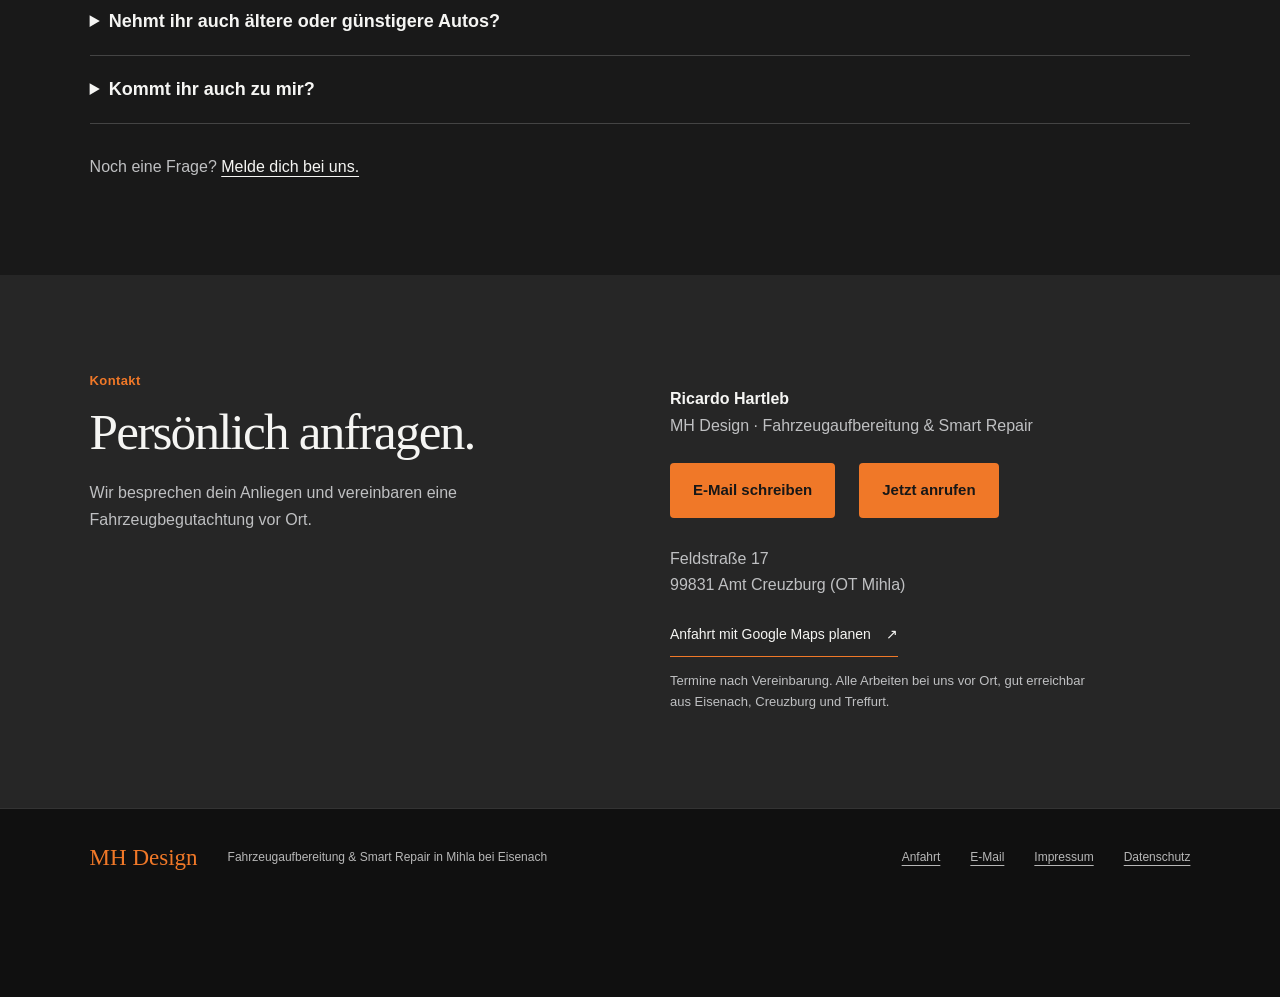
==== commit b5db5bdc: "Franzis Rolle: Terminplanung durch E-Mails ersetzen Termine macht Ricardo selbst.  Co-Authored-By: C" ====
--- a/index.html
+++ b/index.html
@@ -59,6 +59,6 @@
 </div><div class="service-consult"><div><h3>Du bist unsicher, was dein Fahrzeug braucht?</h3><p>Bei einer persönlichen Begutachtung in Mihla finden wir gemeinsam heraus, welche Arbeiten sinnvoll sind und was sie kosten.</p></div><a class="cta" href="#kontakt">Anliegen besprechen</a></div>
 </section>
 <section id="videoblog" class="section video-blog" aria-labelledby="video-title"><div class="video-heading"><p class="eyebrow">Der Videoblog</p><h2 id="video-title">Einblicke in unsere Arbeit.<br>Und ein bisschen wir.</h2><p class="section-intro">Lerne die Gesichter hinter MH Design kennen und schau dir an, wie Smart Repair Schritt für Schritt abläuft.</p></div><div class="video-grid"><a class="video-card" href="videoblog.html#video-01" aria-label="Ricardo und Franzi: 15-Sekunden-Video ansehen"><div class="video-cover"><img src="assets/video-humor-poster.webp" width="540" height="960" loading="lazy" decoding="async" alt="Ricardo im ersten Motiv des humorvollen Vorstellungsvideos"><span class="play" aria-hidden="true">▶</span><span class="video-duration">0:15</span></div><div class="video-meta"><p class="eyebrow">Ricardo & Franzi</p><h3>Die Sache mit dem Zuhören.</h3><p>Maschinen hören auf Ricardo. Franzi hat ihren eigenen Kopf.</p><span class="video-watch">Video ansehen</span></div></a><a class="video-card" href="videoblog.html#video-02" aria-label="Smart Repair Schritt für Schritt: 43-Sekunden-Video ohne Ton ansehen"><div class="video-cover"><img src="assets/video-aufbereitung-poster.webp" width="478" height="850" loading="lazy" decoding="async" alt="Videomotiv mit dem ersten Arbeitsschritt: Schleifen einer Fahrzeugoberfläche"><span class="play" aria-hidden="true">▶</span><span class="video-duration">0:43 · Ohne Ton</span></div><div class="video-meta"><p class="eyebrow">Schritt für Schritt</p><h3>Smart Repair Schritt für Schritt.</h3><p>Wie Smart Repair abläuft? Hier kannst du reinschauen.</p><span class="video-watch">Video ansehen</span></div></a></div></section>
-<section id="ueber-uns" class="section about" aria-labelledby="about-title"><div><p class="eyebrow">Die Gesichter hinter MH Design</p><h2 id="about-title">Ricardo & Franzi.<br>Jeder macht seins.<br>Zusammen läuft’s.</h2><p>Ricardo kümmert sich um die Fahrzeuge, Franzi um den Rest. Was uns verbindet: klare Absprachen, Sorgfalt und die Fähigkeit, auch mal über uns selbst zu lachen.</p><blockquote class="team-quote"><p>„In der Werkhalle stehe ich nur da und sehe gut aus.“</p><cite>Franzi</cite></blockquote></div><div class="about-story"><p class="experience"><strong>35</strong><span>Jahre Erfahrung zusammen<br>in Handwerk und Organisation</span></p><div class="team-role"><h3>Ricardo – direkt am Fahrzeug.</h3><p>Inhaber Ricardo Hartleb bringt 25 Jahre praktische Erfahrung in Fahrzeugaufbereitung und Smart Repair ein. Ob erster Gebrauchtwagen oder Luxusfahrzeug: Er kümmert sich mit demselben Anspruch um jeden Wagen.</p></div><div class="team-role"><h3>Franzi – damit drumherum alles läuft.</h3><p>Franzi bringt zehn Jahre Erfahrung in Buchhaltung und Organisation mit. Sie kümmert sich um Webauftritt, Terminplanung und alles, was den Laden hinter den Kulissen zusammenhält. Nur die Arbeit direkt am Fahrzeug überlässt sie Ricardo. Und in der Werkhalle? Sorgt sie für den guten Auftritt.</p></div></div></section>
+<section id="ueber-uns" class="section about" aria-labelledby="about-title"><div><p class="eyebrow">Die Gesichter hinter MH Design</p><h2 id="about-title">Ricardo & Franzi.<br>Jeder macht seins.<br>Zusammen läuft’s.</h2><p>Ricardo kümmert sich um die Fahrzeuge, Franzi um den Rest. Was uns verbindet: klare Absprachen, Sorgfalt und die Fähigkeit, auch mal über uns selbst zu lachen.</p><blockquote class="team-quote"><p>„In der Werkhalle stehe ich nur da und sehe gut aus.“</p><cite>Franzi</cite></blockquote></div><div class="about-story"><p class="experience"><strong>35</strong><span>Jahre Erfahrung zusammen<br>in Handwerk und Organisation</span></p><div class="team-role"><h3>Ricardo – direkt am Fahrzeug.</h3><p>Inhaber Ricardo Hartleb bringt 25 Jahre praktische Erfahrung in Fahrzeugaufbereitung und Smart Repair ein. Ob erster Gebrauchtwagen oder Luxusfahrzeug: Er kümmert sich mit demselben Anspruch um jeden Wagen.</p></div><div class="team-role"><h3>Franzi – damit drumherum alles läuft.</h3><p>Franzi bringt zehn Jahre Erfahrung in Buchhaltung und Organisation mit. Sie kümmert sich um Webauftritt, E-Mails und alles, was den Laden hinter den Kulissen zusammenhält. Nur die Arbeit direkt am Fahrzeug überlässt sie Ricardo. Und in der Werkhalle? Sorgt sie für den guten Auftritt.</p></div></div></section>
 <section class="section" id="ablauf"><p class="eyebrow">So geht’s</p><h2>Erst ansehen.<br>Dann gemeinsam planen.</h2><p class="section-intro">Eine sorgfältige Begutachtung ist die Grundlage für passende Leistungen und eine nachvollziehbare Kalkulation.</p><div class="steps"><article class="step"><h3>Anliegen besprechen</h3><p>Ruf an oder schreib eine E-Mail. Wir besprechen, was du dir für dein Fahrzeug wünschst.</p></article><article class="step"><h3>Fahrzeug ansehen</h3><p>Bei uns in Mihla prüfen wir den Zustand und besprechen sinnvolle Arbeiten mit dir.</p></article><article class="step"><h3>Aufwand kalkulieren</h3><p>Du erhältst eine individuelle Kalkulation. Zustand und Arbeitsaufwand bestimmen den Preis.</p></article></div></section><section class="section faq" id="faq" aria-labelledby="faq-title"><p class="eyebrow">Häufige Fragen</p><h2 id="faq-title">Kurz gefragt.<br>Klar geantwortet.</h2><details><summary>Was kostet eine Aufbereitung?</summary><p>Jedes Auto bringt seine eigene Geschichte mit. Deshalb kalkulieren wir nach persönlicher Begutachtung – passend zu Zustand, Wünschen und Aufwand.</p></details><details><summary>Wie bekomme ich einen Termin?</summary><p>Ruf an oder schreib uns eine E-Mail. Wir besprechen dein Anliegen und vereinbaren eine Begutachtung bei uns in Mihla.</p></details><details><summary>Wie lange dauert die Aufbereitung?</summary><p>Etwas länger als unser 43-Sekunden-Video. Wie lange genau, hängt vom Fahrzeug und den vereinbarten Arbeiten ab. Das klären wir vorab mit dir.</p></details><details><summary>Geht jeder Kratzer beim Polieren weg?</summary><p>Vieles lässt sich verbessern, zaubern können wir nicht. Wir prüfen den Lack und erklären dir, ob Polieren, Smart Repair oder eine Lackarbeit sinnvoll ist.</p></details><details><summary>Nehmt ihr auch ältere oder günstigere Autos?</summary><p>Na klar. Vom ersten Gebrauchtwagen bis zum Luxusfahrzeug: Jedes Auto bekommt bei uns dieselbe Sorgfalt.</p></details><details><summary>Kommt ihr auch zu mir?</summary><p>Dein Auto kommt zu uns: Alle Arbeiten finden an unserem Standort in der Feldstraße 17 in Mihla statt. Einen mobilen Service bieten wir nicht an. Der Weg lohnt sich aber auch aus Eisenach, Creuzburg, Treffurt und dem übrigen Wartburgkreis.</p></details><p class="faq-contact">Noch eine Frage? <a href="#kontakt">Melde dich bei uns.</a></p></section><section id="kontakt" class="section contact"><div><p class="eyebrow">Kontakt</p><h2>Persönlich anfragen.</h2><p>Wir besprechen dein Anliegen und vereinbaren eine Fahrzeugbegutachtung vor Ort.</p></div><div><p><strong>Ricardo Hartleb</strong><br>MH Design · Fahrzeugaufbereitung & Smart Repair</p><div class="contact-actions"><a class="cta" href="mailto:mhdesign.smartrepair@gmail.com">E-Mail schreiben</a><a class="cta contact-call" href="tel:+491735888050" aria-label="MH Design jetzt anrufen">Jetzt anrufen</a></div><p class="address">Feldstraße 17<br>99831 Amt Creuzburg (OT Mihla)</p><a class="route-link" href="https://www.google.com/maps/dir/?api=1&amp;destination=Feldstra%C3%9Fe%2017%2C%2099831%20Amt%20Creuzburg%2C%20Mihla" target="_blank" rel="noopener noreferrer">Anfahrt mit Google Maps planen <span aria-hidden="true">↗</span></a><p class="contact-note">Termine nach Vereinbarung. Alle Arbeiten bei uns vor Ort, gut erreichbar aus Eisenach, Creuzburg und Treffurt.</p></div></section></main><footer class="footer"><a class="footer-brand" href="index.html">MH Design</a><span>Fahrzeugaufbereitung & Smart Repair in Mihla bei Eisenach</span><a href="https://www.google.com/maps/dir/?api=1&amp;destination=Feldstra%C3%9Fe%2017%2C%2099831%20Amt%20Creuzburg%2C%20Mihla" target="_blank" rel="noopener noreferrer">Anfahrt</a><a href="mailto:mhdesign.smartrepair@gmail.com">E-Mail</a><a href="impressum.html">Impressum</a><a href="datenschutz.html">Datenschutz</a></footer><a class="quick-call" href="tel:+491735888050" aria-label="MH Design jetzt anrufen: 0173 5888050"><svg viewBox="0 0 24 24" aria-hidden="true" width="19" height="19" fill="none" stroke="currentColor" stroke-width="1.8" stroke-linecap="round" stroke-linejoin="round"><path d="M7 3H4a1 1 0 0 0-1 1c0 9 8 17 17 17a1 1 0 0 0 1-1v-3l-5-2-2 2a15 15 0 0 1-7-7l2-2z"/></svg><span>Jetzt anrufen</span></a>
 </body></html>
